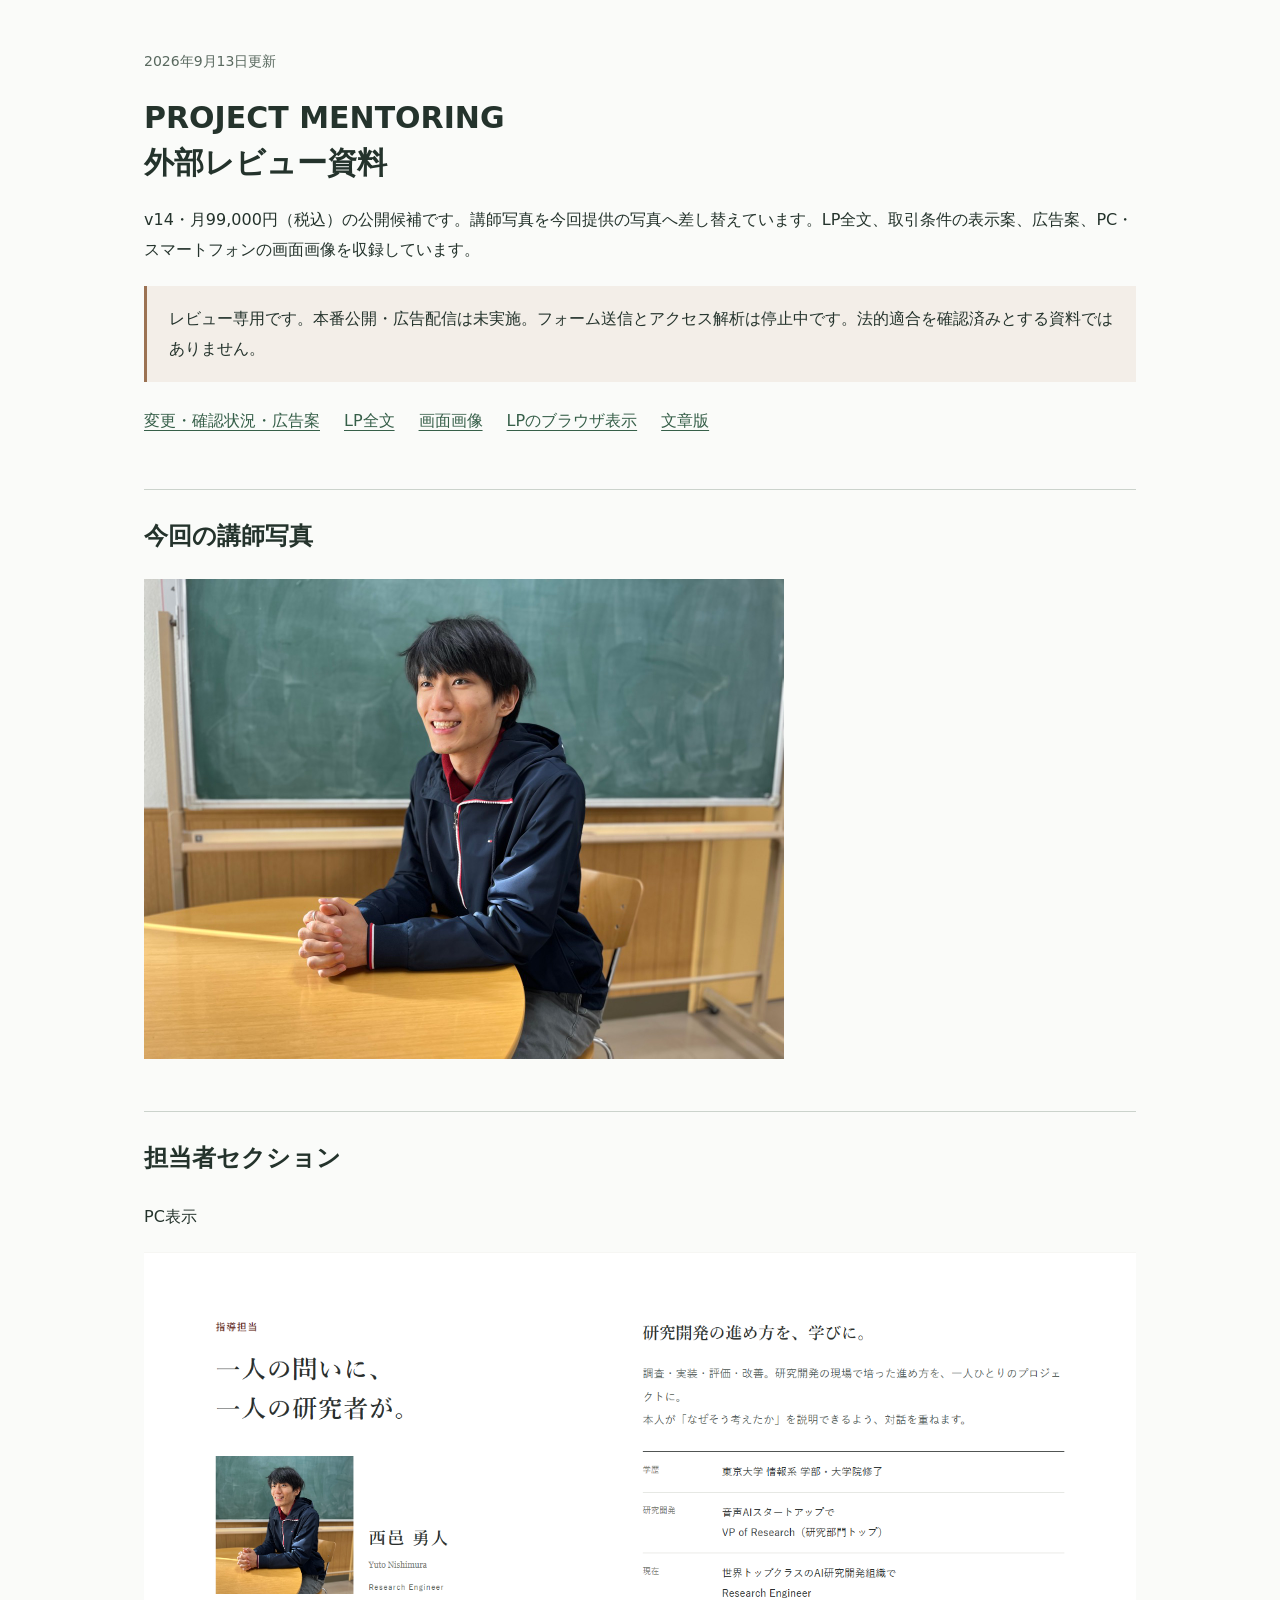
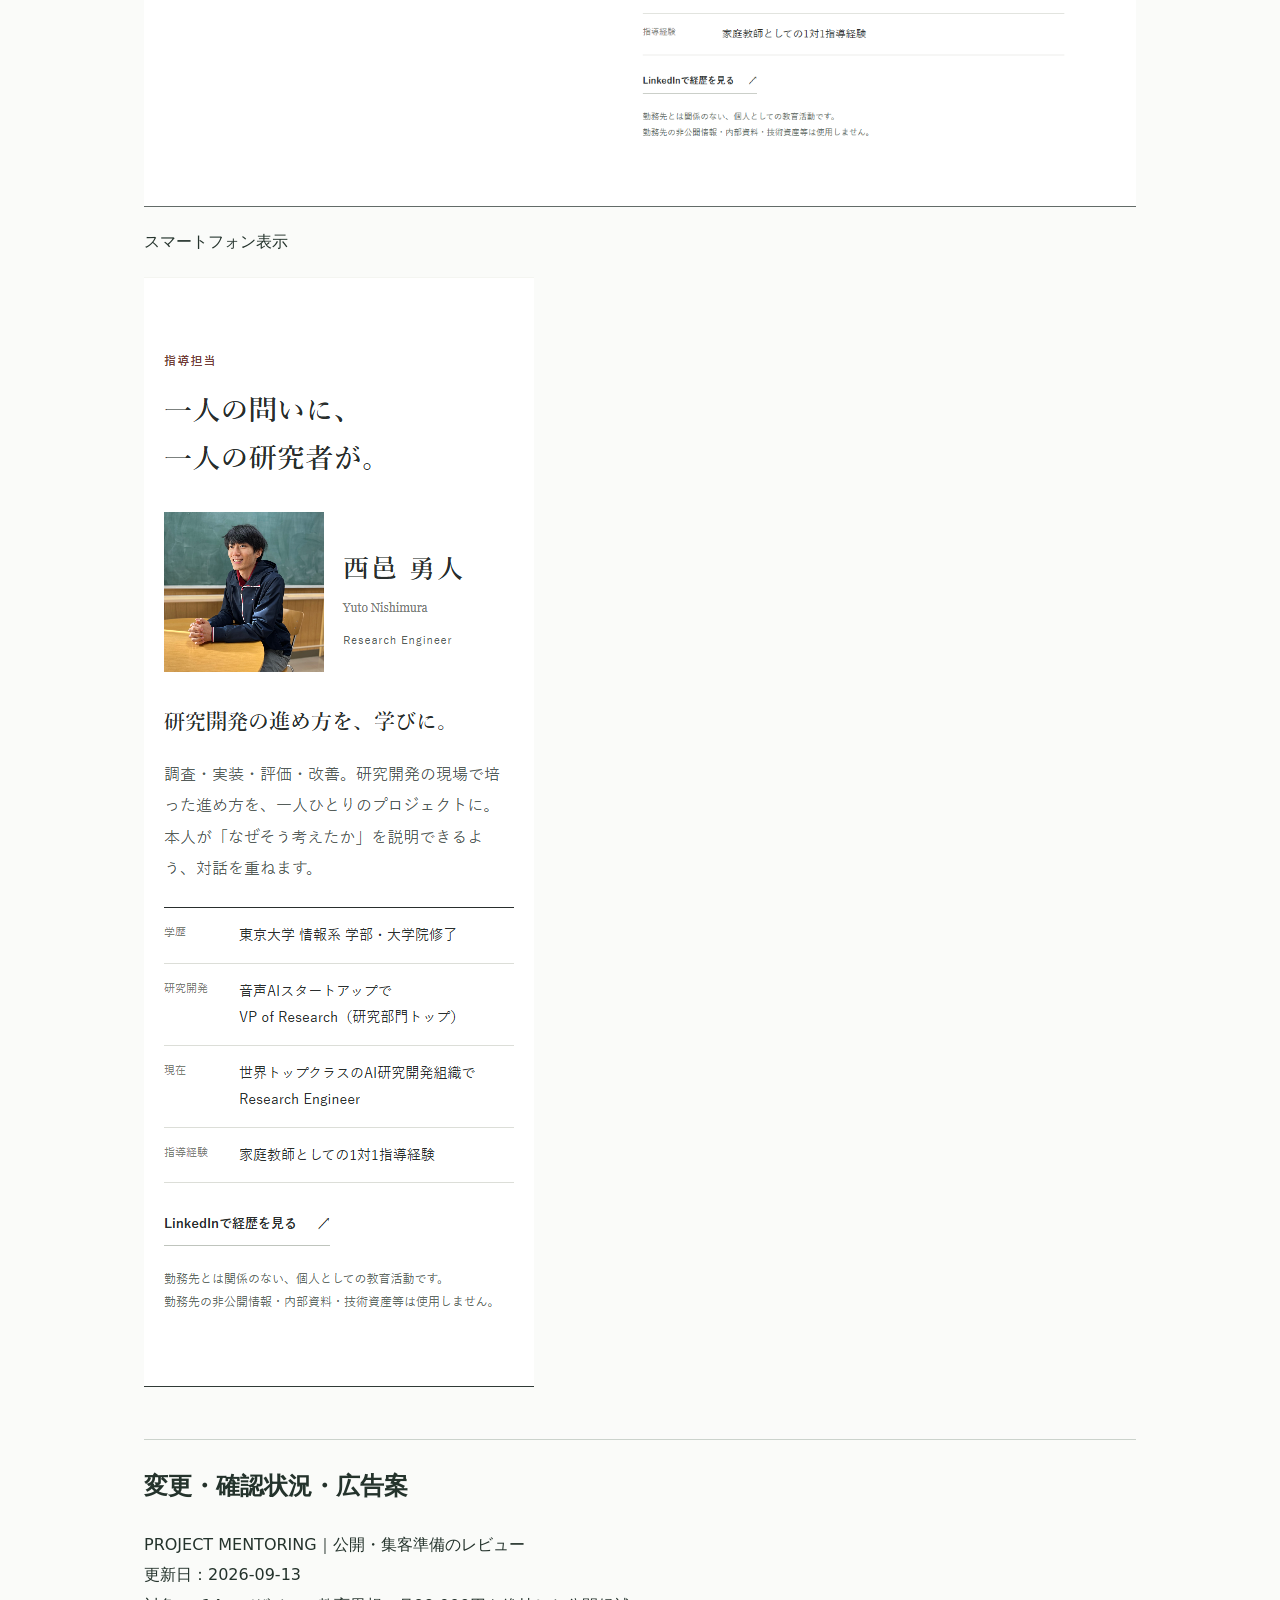
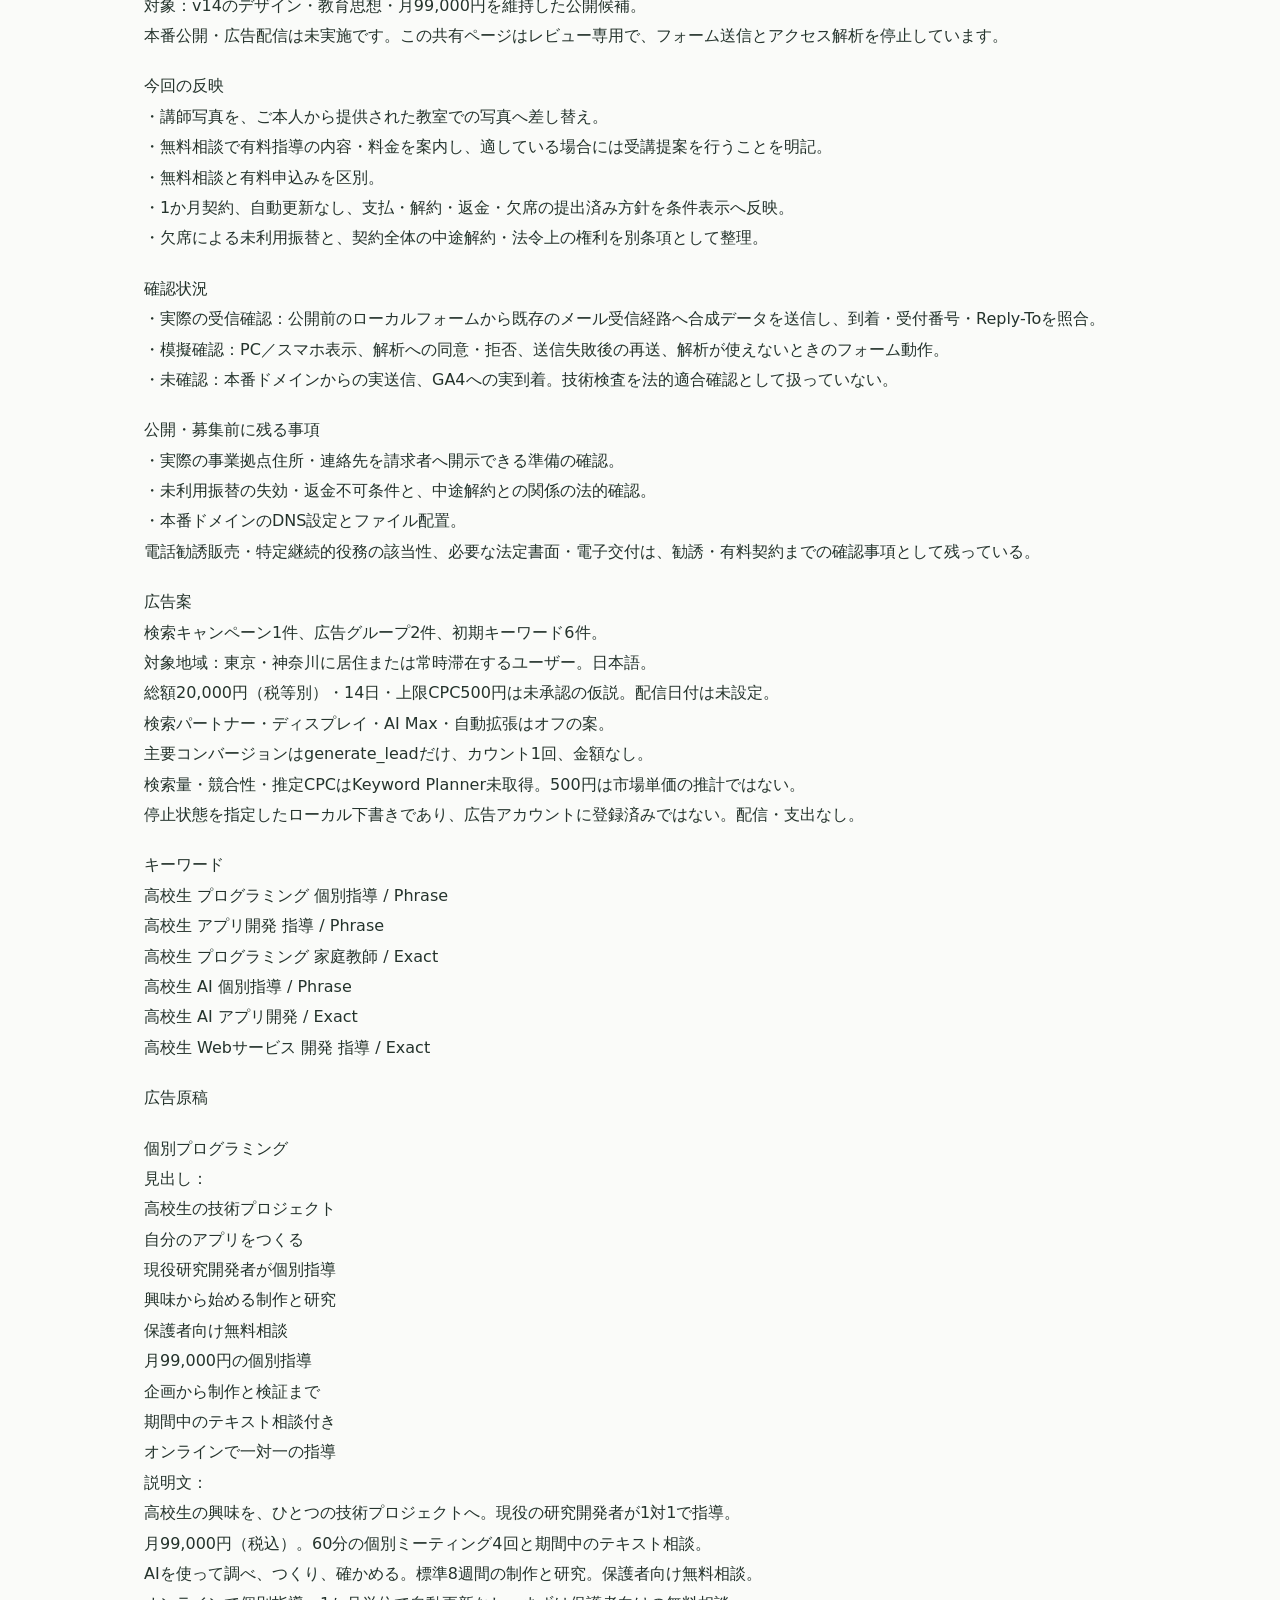
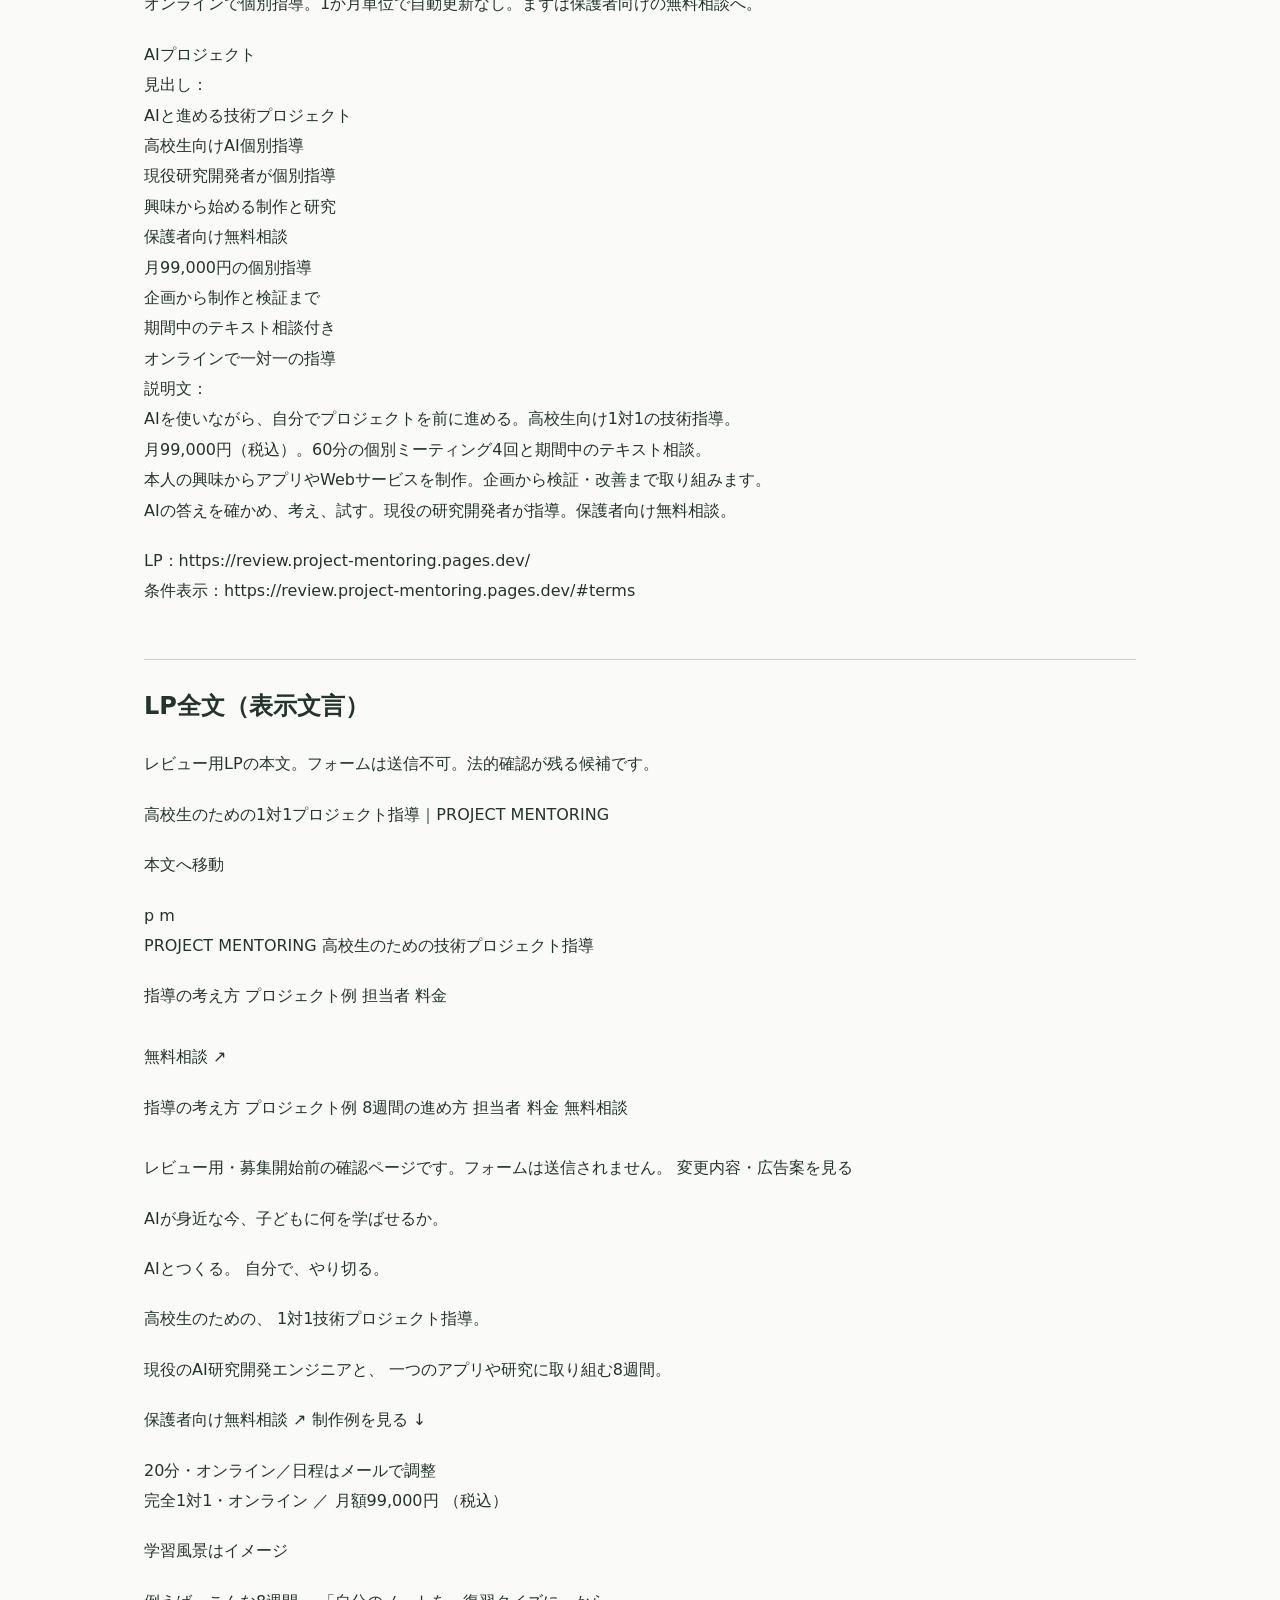
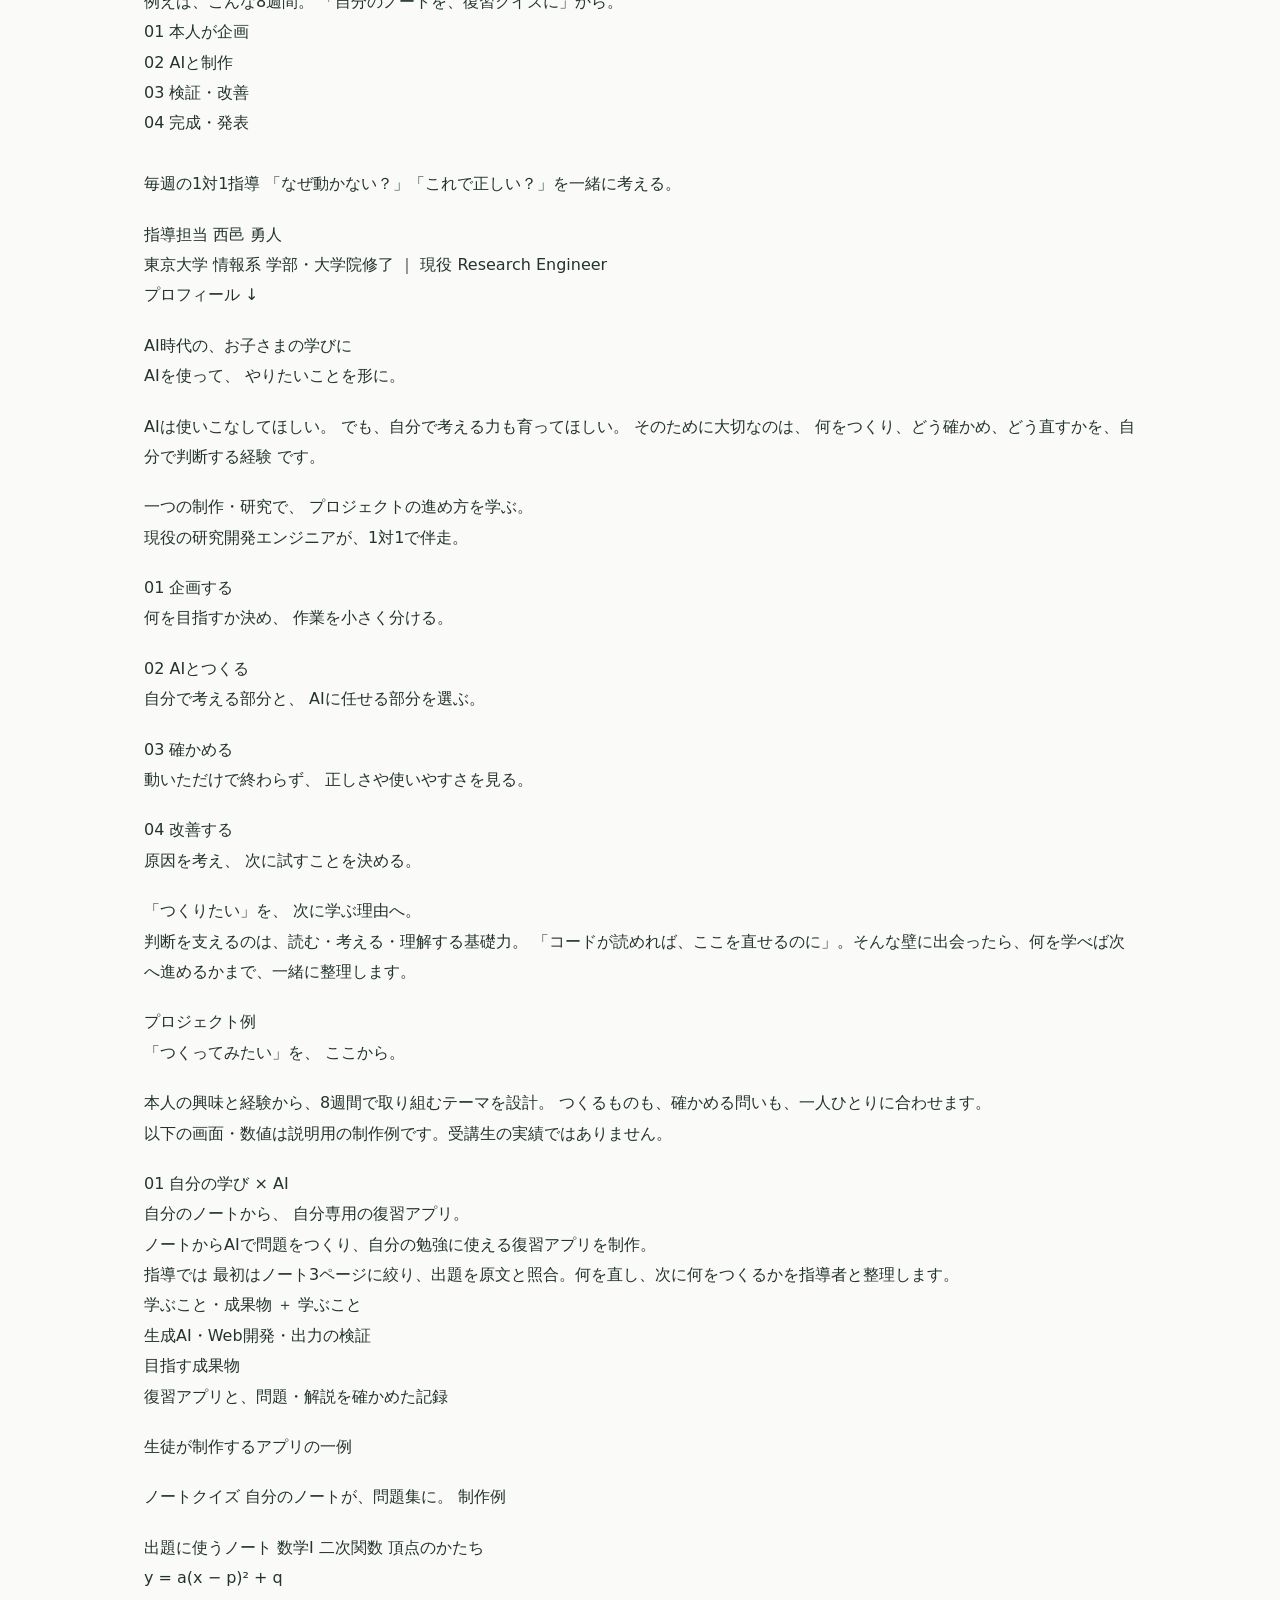
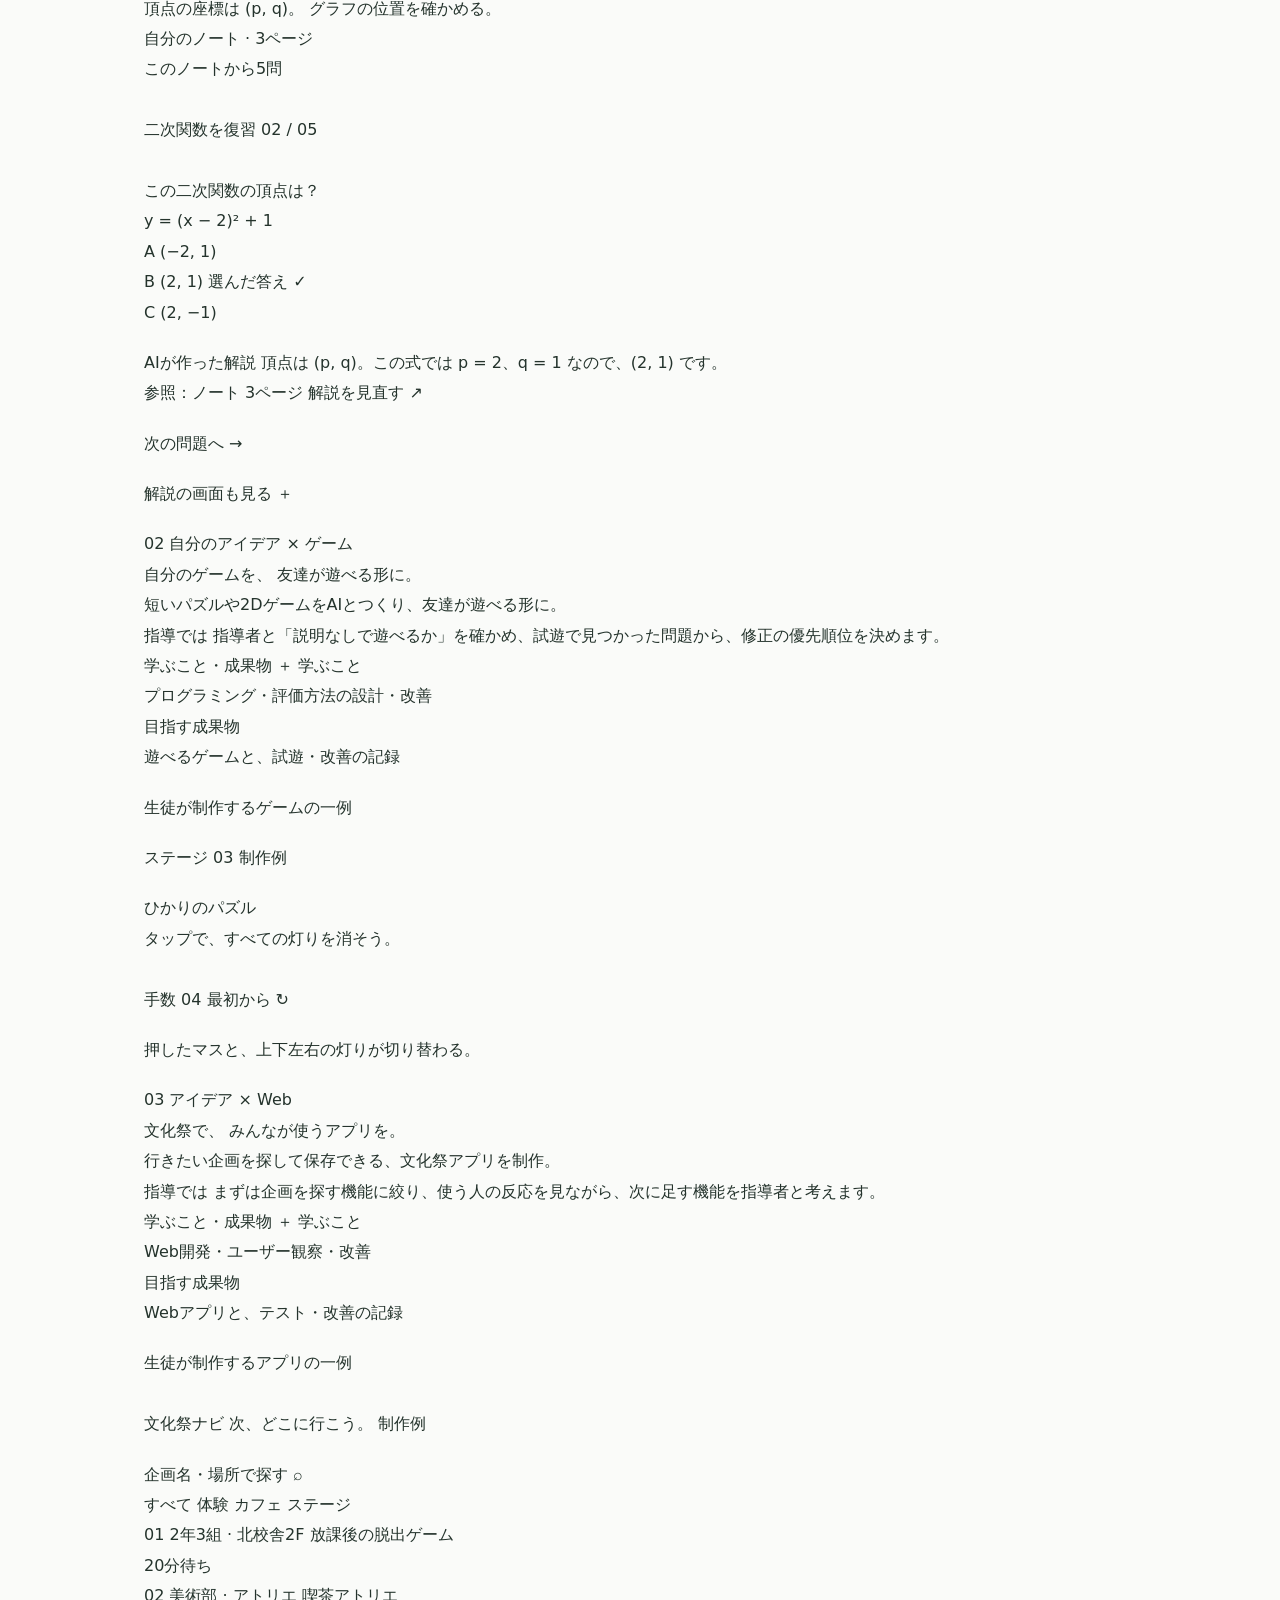
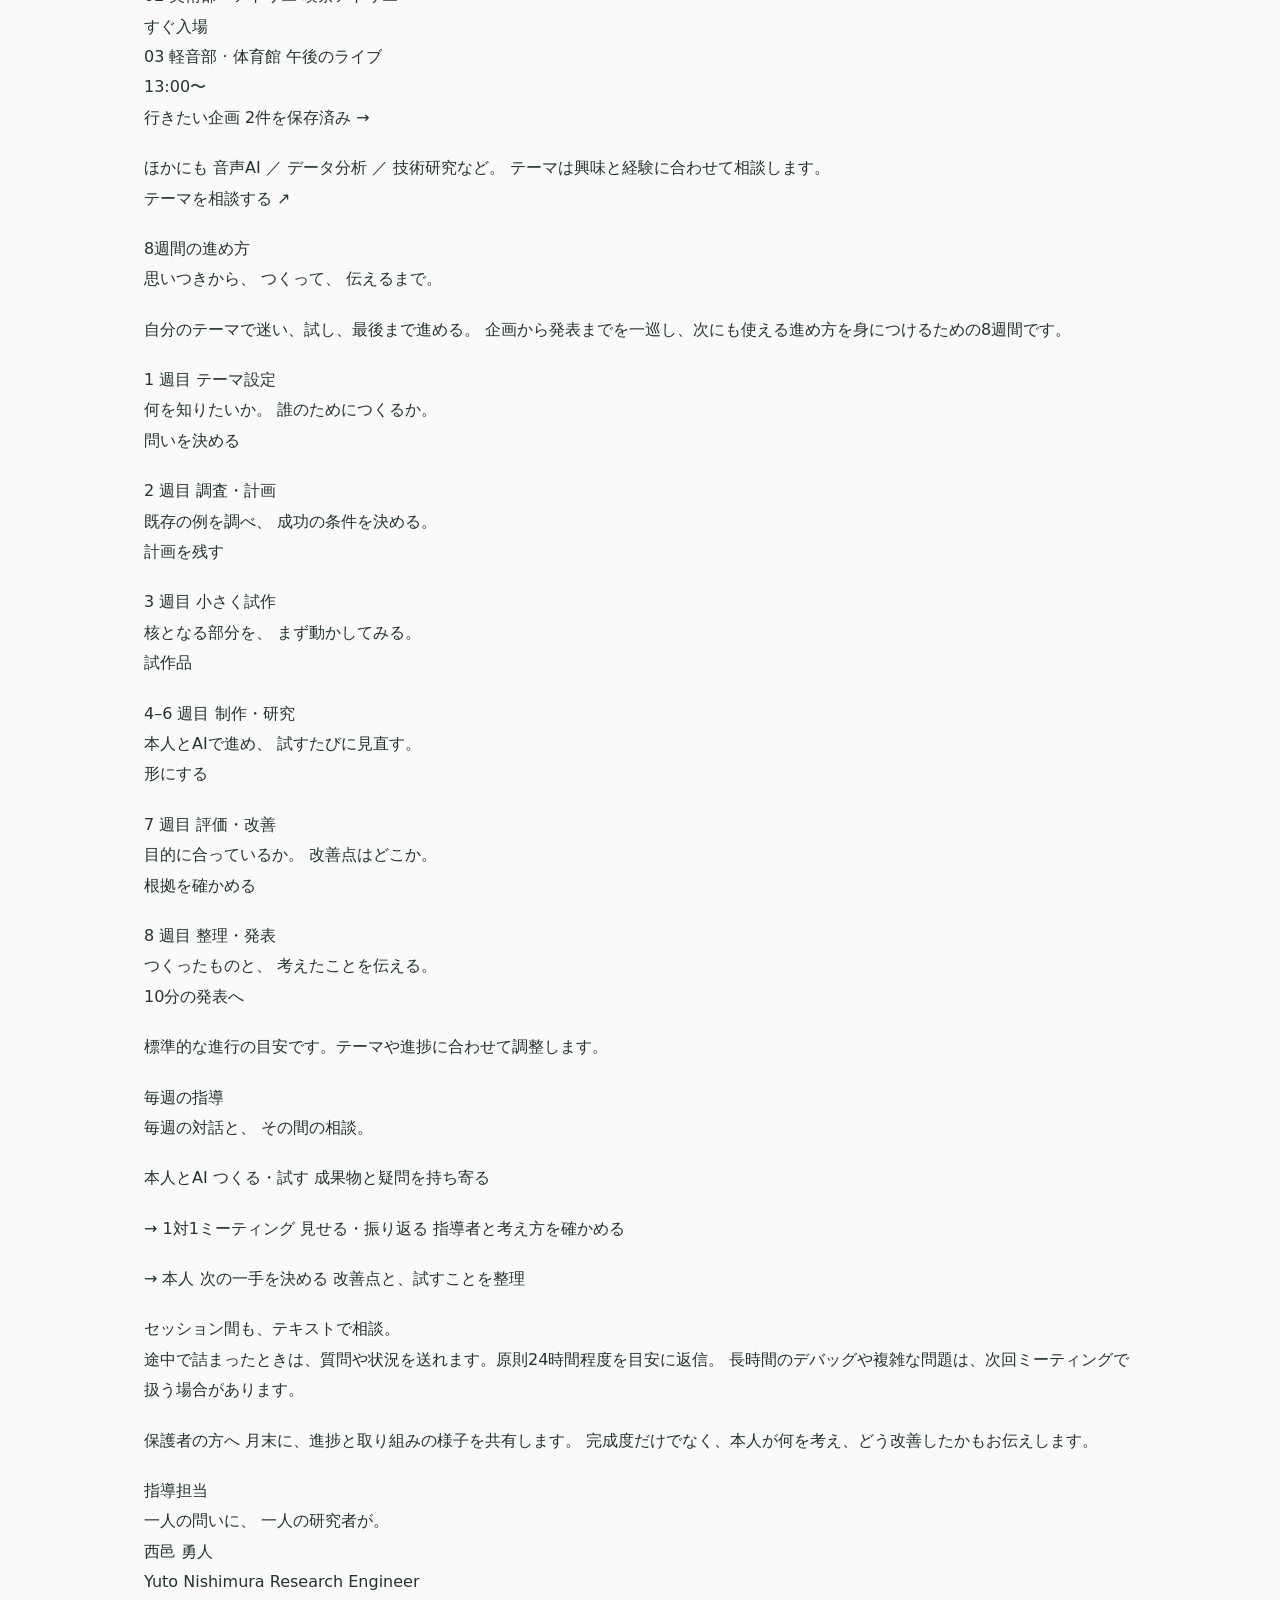
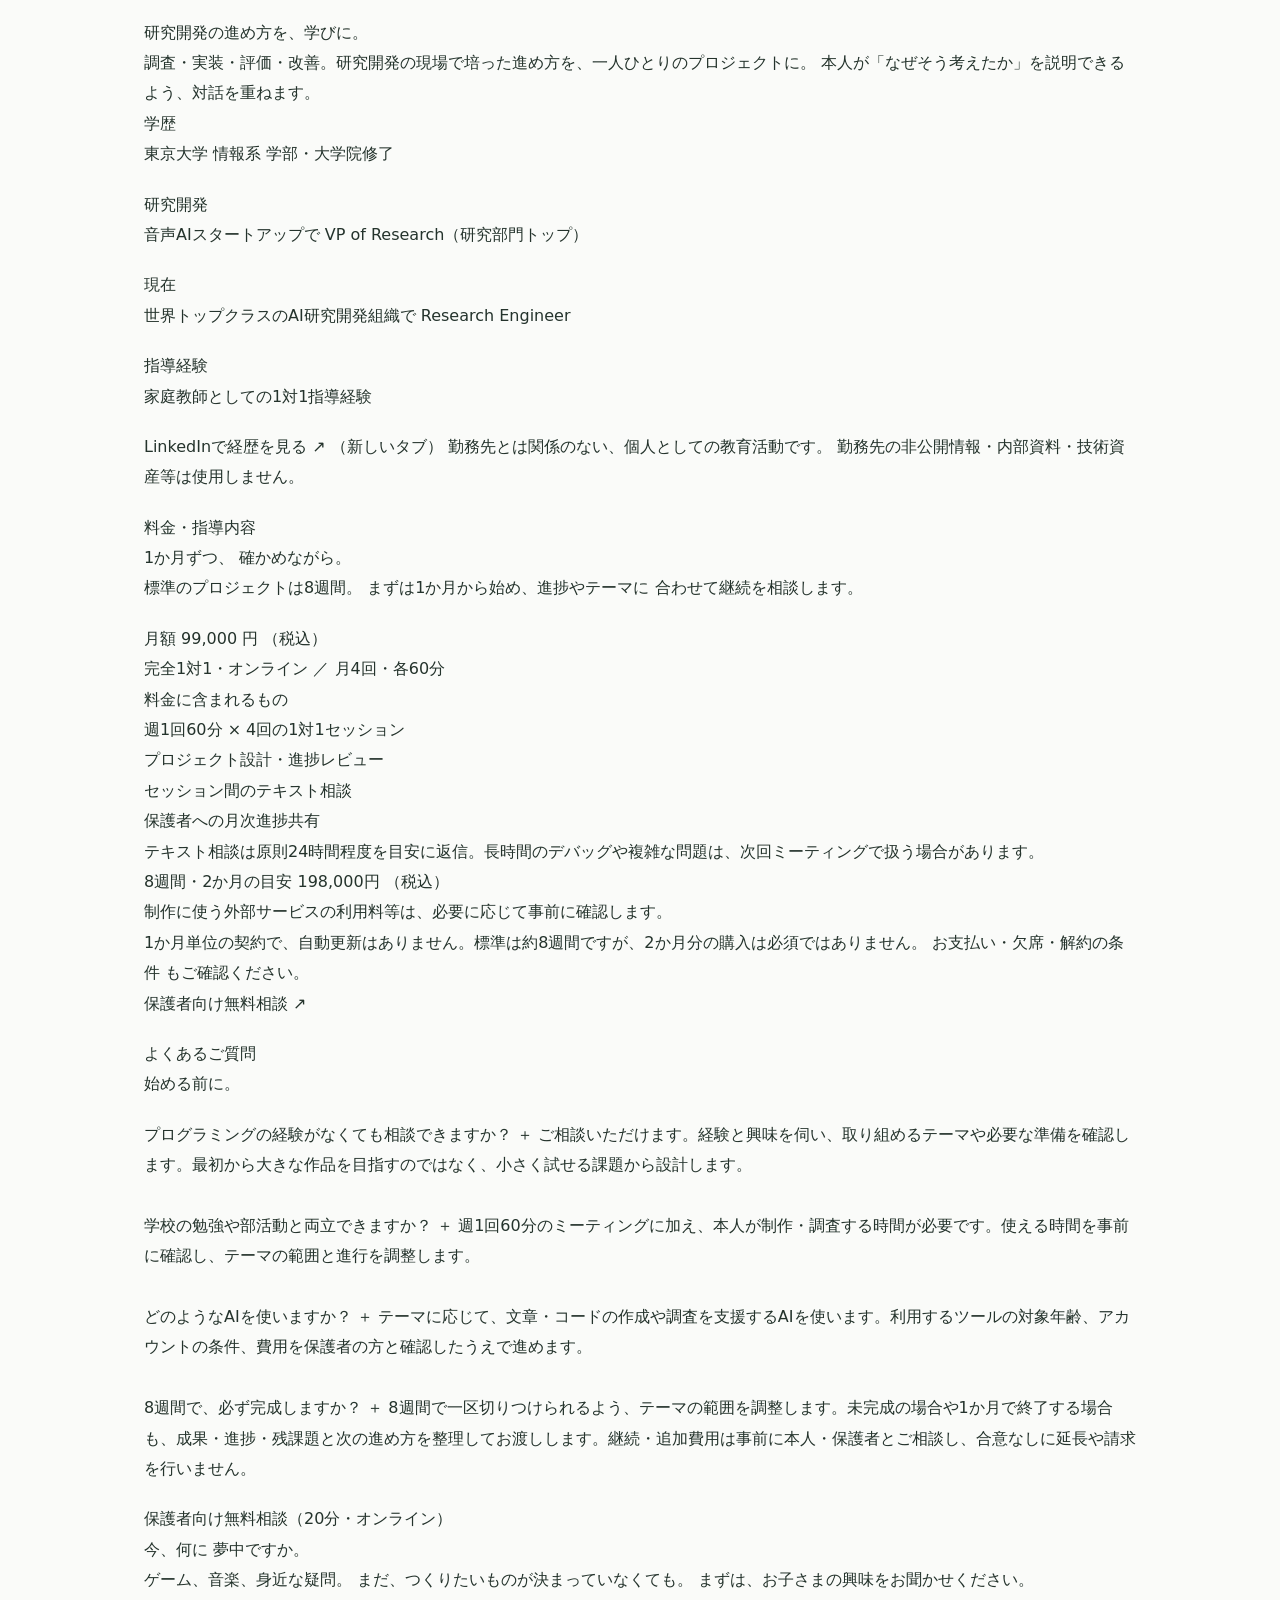
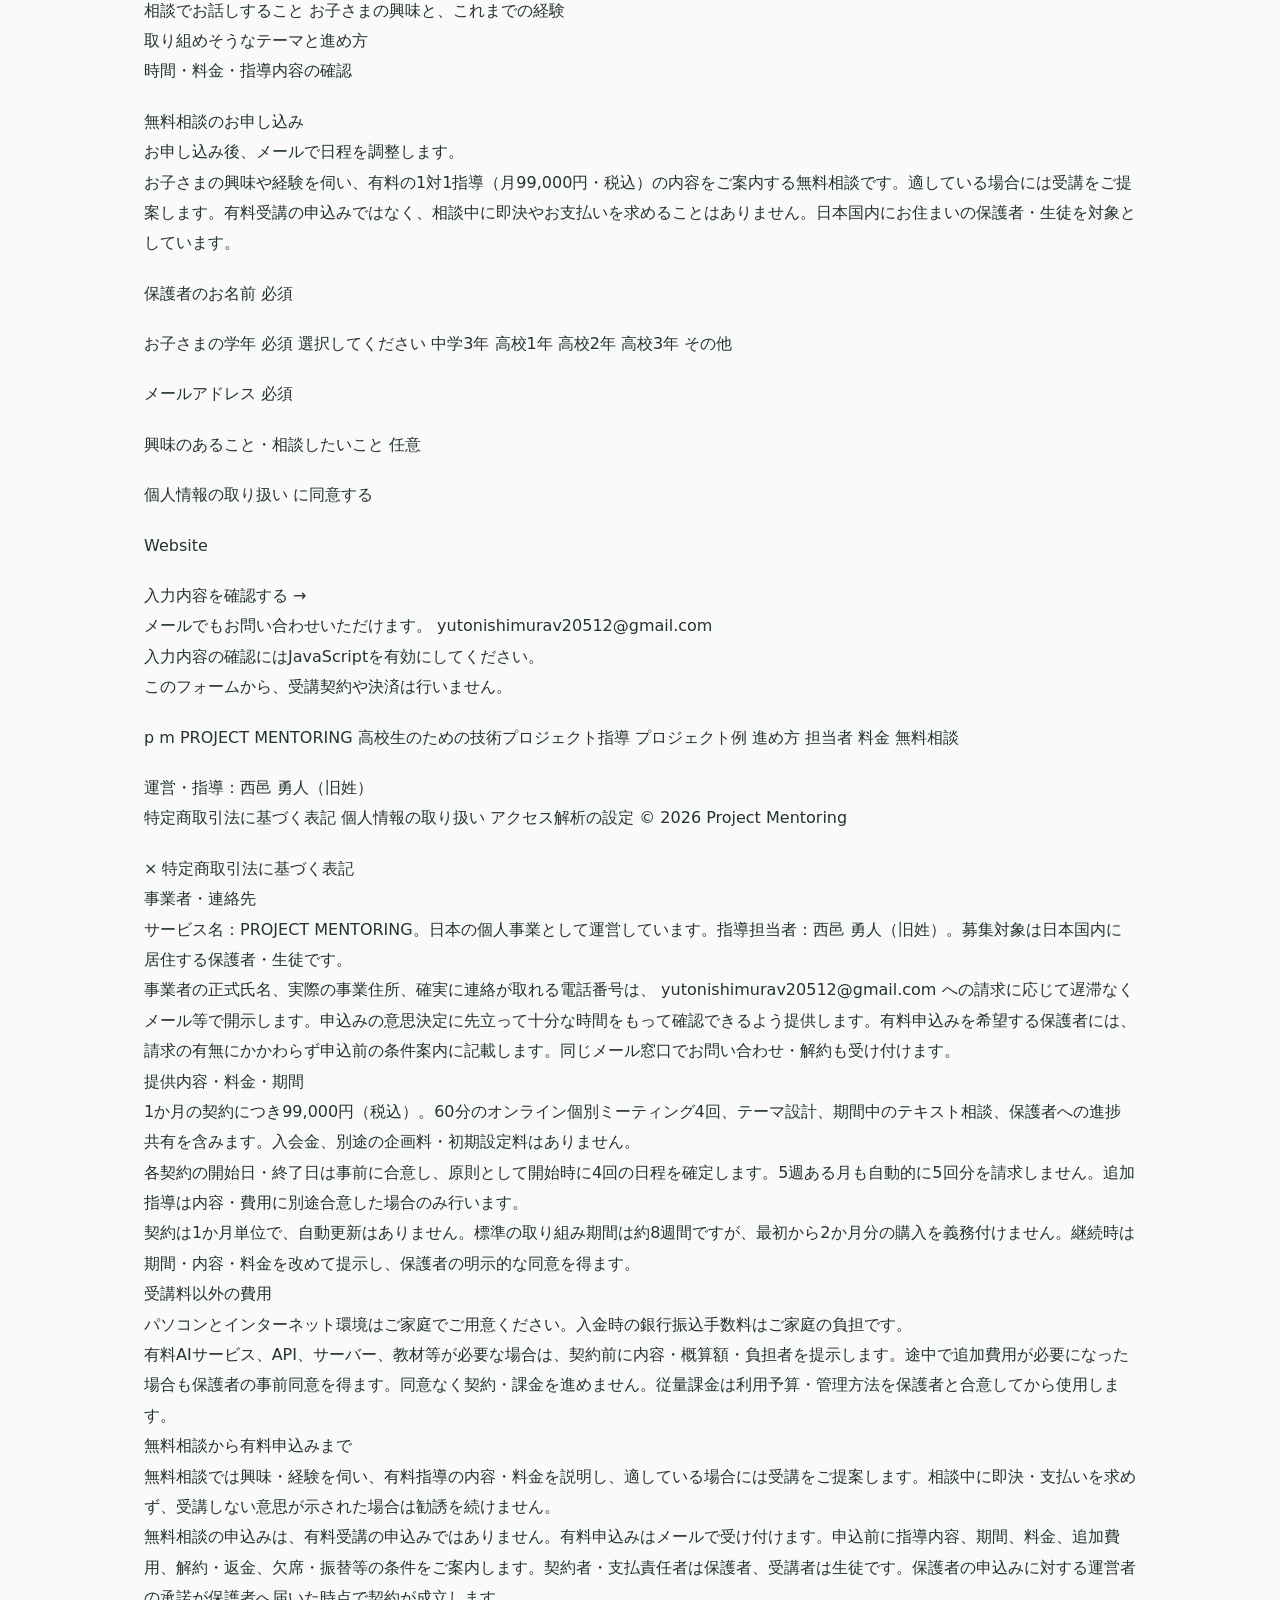
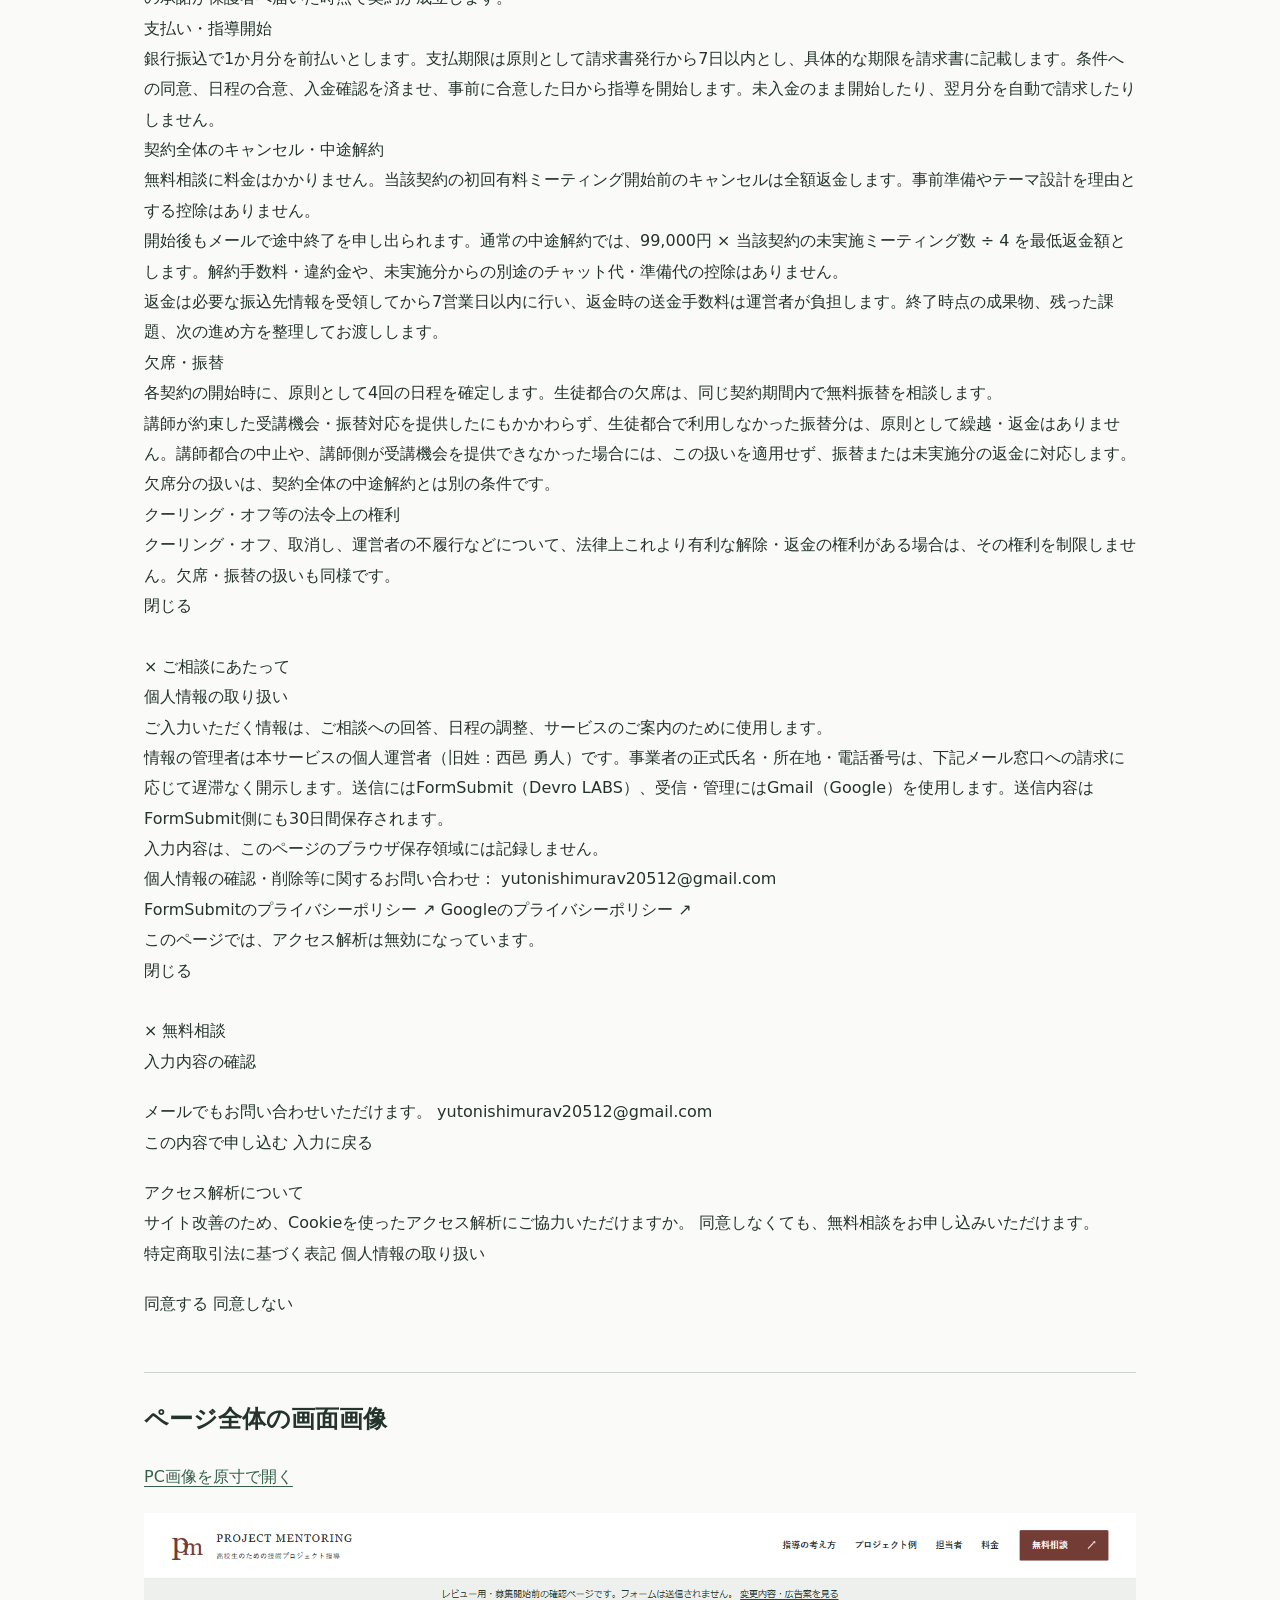
==== index.html @ 1882b430 "Add HTML rendering of the approved review materials" ====
<!doctype html><html lang="ja"><head><meta charset="utf-8"><meta name="viewport" content="width=device-width,initial-scale=1"><meta name="robots" content="noindex,nofollow"><title>PROJECT MENTORING｜外部レビュー資料</title><style>
*{box-sizing:border-box}body{margin:0;color:#24332c;background:#fafbf9;font-family:system-ui,-apple-system,"Segoe UI",sans-serif;line-height:1.9}main{max-width:1040px;margin:auto;padding:48px 24px 88px}h1{font-size:30px;line-height:1.5}h2{margin:52px 0 20px;padding-top:24px;border-top:1px solid #cbd3cc;font-size:24px}a{color:#365f49;text-underline-offset:4px}p{margin:0 0 20px}nav{display:flex;flex-wrap:wrap;gap:12px 24px;margin:24px 0}img{display:block;width:100%;height:auto;margin:20px 0}.photo{max-width:640px}.mobile{max-width:390px}.note{padding:18px 22px;border-left:3px solid #9b7253;background:#f3eee8}.label{font-size:14px;color:#59695f}
</style></head><body><main><p class="label">2026年9月13日更新</p><h1>PROJECT MENTORING<br>外部レビュー資料</h1><p>v14・月99,000円（税込）の公開候補です。講師写真を今回提供の写真へ差し替えています。LP全文、取引条件の表示案、広告案、PC・スマートフォンの画面画像を収録しています。</p><p class="note">レビュー専用です。本番公開・広告配信は未実施。フォーム送信とアクセス解析は停止中です。法的適合を確認済みとする資料ではありません。</p><nav><a href="#status">変更・確認状況・広告案</a><a href="#lp">LP全文</a><a href="#screens">画面画像</a><a href="https://review.project-mentoring.pages.dev/">LPのブラウザ表示</a><a href="REVIEW.md">文章版</a></nav><section><h2>今回の講師写真</h2><img class="photo" src="images/mentor.jpg" alt="今回提供された講師写真"><h2>担当者セクション</h2><p>PC表示</p><img src="images/desktop-mentor.png" alt="PCの担当者セクション"><p>スマートフォン表示</p><img class="mobile" src="images/mobile-mentor.png" alt="スマートフォンの担当者セクション"></section><section id="status"><h2>変更・確認状況・広告案</h2><p>PROJECT MENTORING｜公開・集客準備のレビュー<br>更新日：2026-09-13<br>対象：v14のデザイン・教育思想・月99,000円を維持した公開候補。<br>本番公開・広告配信は未実施です。この共有ページはレビュー専用で、フォーム送信とアクセス解析を停止しています。</p>
<p>今回の反映<br>・講師写真を、ご本人から提供された教室での写真へ差し替え。<br>・無料相談で有料指導の内容・料金を案内し、適している場合には受講提案を行うことを明記。<br>・無料相談と有料申込みを区別。<br>・1か月契約、自動更新なし、支払・解約・返金・欠席の提出済み方針を条件表示へ反映。<br>・欠席による未利用振替と、契約全体の中途解約・法令上の権利を別条項として整理。</p>
<p>確認状況<br>・実際の受信確認：公開前のローカルフォームから既存のメール受信経路へ合成データを送信し、到着・受付番号・Reply-Toを照合。<br>・模擬確認：PC／スマホ表示、解析への同意・拒否、送信失敗後の再送、解析が使えないときのフォーム動作。<br>・未確認：本番ドメインからの実送信、GA4への実到着。技術検査を法的適合確認として扱っていない。</p>
<p>公開・募集前に残る事項<br>・実際の事業拠点住所・連絡先を請求者へ開示できる準備の確認。<br>・未利用振替の失効・返金不可条件と、中途解約との関係の法的確認。<br>・本番ドメインのDNS設定とファイル配置。<br>電話勧誘販売・特定継続的役務の該当性、必要な法定書面・電子交付は、勧誘・有料契約までの確認事項として残っている。</p>
<p>広告案<br>検索キャンペーン1件、広告グループ2件、初期キーワード6件。<br>対象地域：東京・神奈川に居住または常時滞在するユーザー。日本語。<br>総額20,000円（税等別）・14日・上限CPC500円は未承認の仮説。配信日付は未設定。<br>検索パートナー・ディスプレイ・AI Max・自動拡張はオフの案。<br>主要コンバージョンはgenerate_leadだけ、カウント1回、金額なし。<br>検索量・競合性・推定CPCはKeyword Planner未取得。500円は市場単価の推計ではない。<br>停止状態を指定したローカル下書きであり、広告アカウントに登録済みではない。配信・支出なし。</p>
<p>キーワード<br>高校生 プログラミング 個別指導 / Phrase<br>高校生 アプリ開発 指導 / Phrase<br>高校生 プログラミング 家庭教師 / Exact<br>高校生 AI 個別指導 / Phrase<br>高校生 AI アプリ開発 / Exact<br>高校生 Webサービス 開発 指導 / Exact</p>
<p>広告原稿</p>
<p>個別プログラミング<br>見出し：<br>高校生の技術プロジェクト<br>自分のアプリをつくる<br>現役研究開発者が個別指導<br>興味から始める制作と研究<br>保護者向け無料相談<br>月99,000円の個別指導<br>企画から制作と検証まで<br>期間中のテキスト相談付き<br>オンラインで一対一の指導<br>説明文：<br>高校生の興味を、ひとつの技術プロジェクトへ。現役の研究開発者が1対1で指導。<br>月99,000円（税込）。60分の個別ミーティング4回と期間中のテキスト相談。<br>AIを使って調べ、つくり、確かめる。標準8週間の制作と研究。保護者向け無料相談。<br>オンラインで個別指導。1か月単位で自動更新なし。まずは保護者向けの無料相談へ。</p>
<p>AIプロジェクト<br>見出し：<br>AIと進める技術プロジェクト<br>高校生向けAI個別指導<br>現役研究開発者が個別指導<br>興味から始める制作と研究<br>保護者向け無料相談<br>月99,000円の個別指導<br>企画から制作と検証まで<br>期間中のテキスト相談付き<br>オンラインで一対一の指導<br>説明文：<br>AIを使いながら、自分でプロジェクトを前に進める。高校生向け1対1の技術指導。<br>月99,000円（税込）。60分の個別ミーティング4回と期間中のテキスト相談。<br>本人の興味からアプリやWebサービスを制作。企画から検証・改善まで取り組みます。<br>AIの答えを確かめ、考え、試す。現役の研究開発者が指導。保護者向け無料相談。</p>
<p>LP：https://review.project-mentoring.pages.dev/<br>条件表示：https://review.project-mentoring.pages.dev/#terms</p></section><section id="lp"><h2>LP全文（表示文言）</h2><p>レビュー用LPの本文。フォームは送信不可。法的確認が残る候補です。</p>
<p>高校生のための1対1プロジェクト指導｜PROJECT MENTORING</p>
<p>本文へ移動</p>
<p>p m <br> PROJECT MENTORING 高校生のための技術プロジェクト指導</p>
<p>指導の考え方 プロジェクト例 担当者 料金 <br> <br> 無料相談 ↗</p>
<p>指導の考え方 プロジェクト例 8週間の進め方 担当者 料金 無料相談 <br> <br> レビュー用・募集開始前の確認ページです。フォームは送信されません。 変更内容・広告案を見る</p>
<p>AIが身近な今、子どもに何を学ばせるか。</p>
<p>AIとつくる。 自分で、やり切る。</p>
<p>高校生のための、 1対1技術プロジェクト指導。</p>
<p>現役のAI研究開発エンジニアと、 一つのアプリや研究に取り組む8週間。</p>
<p>保護者向け無料相談 ↗ 制作例を見る ↓</p>
<p>20分・オンライン／日程はメールで調整<br> 完全1対1・オンライン ／ 月額99,000円 （税込）</p>
<p>学習風景はイメージ</p>
<p>例えば、こんな8週間。 「自分のノートを、復習クイズに」から。 <br> 01 本人が企画 <br> 02 AIと制作 <br> 03 検証・改善 <br> 04 完成・発表 <br> <br> 毎週の1対1指導 「なぜ動かない？」「これで正しい？」を一緒に考える。</p>
<p>指導担当 西邑 勇人 <br> 東京大学 情報系 学部・大学院修了 ｜ 現役 Research Engineer <br> プロフィール ↓</p>
<p>AI時代の、お子さまの学びに<br> AIを使って、 やりたいことを形に。</p>
<p>AIは使いこなしてほしい。 でも、自分で考える力も育ってほしい。 そのために大切なのは、 何をつくり、どう確かめ、どう直すかを、自分で判断する経験 です。</p>
<p>一つの制作・研究で、 プロジェクトの進め方を学ぶ。<br> 現役の研究開発エンジニアが、1対1で伴走。</p>
<p>01 企画する<br> 何を目指すか決め、 作業を小さく分ける。</p>
<p>02 AIとつくる<br> 自分で考える部分と、 AIに任せる部分を選ぶ。</p>
<p>03 確かめる<br> 動いただけで終わらず、 正しさや使いやすさを見る。</p>
<p>04 改善する<br> 原因を考え、 次に試すことを決める。</p>
<p>「つくりたい」を、 次に学ぶ理由へ。 <br> 判断を支えるのは、読む・考える・理解する基礎力。 「コードが読めれば、ここを直せるのに」。そんな壁に出会ったら、何を学べば次へ進めるかまで、一緒に整理します。</p>
<p>プロジェクト例<br> 「つくってみたい」を、 ここから。</p>
<p>本人の興味と経験から、8週間で取り組むテーマを設計。 つくるものも、確かめる問いも、一人ひとりに合わせます。<br> 以下の画面・数値は説明用の制作例です。受講生の実績ではありません。</p>
<p>01 自分の学び × AI <br> 自分のノートから、 自分専用の復習アプリ。<br> ノートからAIで問題をつくり、自分の勉強に使える復習アプリを制作。<br> 指導では 最初はノート3ページに絞り、出題を原文と照合。何を直し、次に何をつくるかを指導者と整理します。<br> 学ぶこと・成果物 ＋ 学ぶこと<br> 生成AI・Web開発・出力の検証<br> 目指す成果物<br> 復習アプリと、問題・解説を確かめた記録</p>
<p>生徒が制作するアプリの一例</p>
<p>ノートクイズ 自分のノートが、問題集に。 制作例</p>
<p>出題に使うノート 数学Ⅰ 二次関数 頂点のかたち<br> y = a(x − p)² + q<br> 頂点の座標は (p, q)。 グラフの位置を確かめる。<br> 自分のノート · 3ページ <br> このノートから5問<br> <br> 二次関数を復習 02 / 05 <br> <br> この二次関数の頂点は？<br> y = (x − 2)² + 1<br> A (−2, 1) <br> B (2, 1) 選んだ答え ✓ <br> C (2, −1)</p>
<p>AIが作った解説 頂点は (p, q)。この式では p = 2、q = 1 なので、(2, 1) です。<br> 参照：ノート 3ページ 解説を見直す ↗</p>
<p>次の問題へ →</p>
<p>解説の画面も見る ＋</p>
<p>02 自分のアイデア × ゲーム <br> 自分のゲームを、 友達が遊べる形に。<br> 短いパズルや2DゲームをAIとつくり、友達が遊べる形に。<br> 指導では 指導者と「説明なしで遊べるか」を確かめ、試遊で見つかった問題から、修正の優先順位を決めます。<br> 学ぶこと・成果物 ＋ 学ぶこと<br> プログラミング・評価方法の設計・改善<br> 目指す成果物<br> 遊べるゲームと、試遊・改善の記録</p>
<p>生徒が制作するゲームの一例</p>
<p>ステージ 03 制作例</p>
<p>ひかりのパズル<br> タップで、すべての灯りを消そう。<br> <br> 手数 04 最初から ↻</p>
<p>押したマスと、上下左右の灯りが切り替わる。</p>
<p>03 アイデア × Web <br> 文化祭で、 みんなが使うアプリを。<br> 行きたい企画を探して保存できる、文化祭アプリを制作。<br> 指導では まずは企画を探す機能に絞り、使う人の反応を見ながら、次に足す機能を指導者と考えます。<br> 学ぶこと・成果物 ＋ 学ぶこと<br> Web開発・ユーザー観察・改善<br> 目指す成果物<br> Webアプリと、テスト・改善の記録</p>
<p>生徒が制作するアプリの一例<br> <br> 文化祭ナビ 次、どこに行こう。 制作例</p>
<p>企画名・場所で探す ⌕ <br> すべて 体験 カフェ ステージ <br> 01 2年3組 · 北校舎2F 放課後の脱出ゲーム <br> 20分待ち <br> 02 美術部 · アトリエ 喫茶アトリエ <br> すぐ入場 <br> 03 軽音部 · 体育館 午後のライブ <br> 13:00〜 <br> 行きたい企画 2件を保存済み →</p>
<p>ほかにも 音声AI ／ データ分析 ／ 技術研究など。 テーマは興味と経験に合わせて相談します。<br> テーマを相談する ↗</p>
<p>8週間の進め方<br> 思いつきから、 つくって、 伝えるまで。</p>
<p>自分のテーマで迷い、試し、最後まで進める。 企画から発表までを一巡し、次にも使える進め方を身につけるための8週間です。</p>
<p>1 週目 テーマ設定<br> 何を知りたいか。 誰のためにつくるか。<br> 問いを決める</p>
<p>2 週目 調査・計画<br> 既存の例を調べ、 成功の条件を決める。<br> 計画を残す</p>
<p>3 週目 小さく試作<br> 核となる部分を、 まず動かしてみる。<br> 試作品</p>
<p>4–6 週目 制作・研究<br> 本人とAIで進め、 試すたびに見直す。<br> 形にする</p>
<p>7 週目 評価・改善<br> 目的に合っているか。 改善点はどこか。<br> 根拠を確かめる</p>
<p>8 週目 整理・発表<br> つくったものと、 考えたことを伝える。<br> 10分の発表へ</p>
<p>標準的な進行の目安です。テーマや進捗に合わせて調整します。</p>
<p>毎週の指導<br> 毎週の対話と、 その間の相談。</p>
<p>本人とAI つくる・試す 成果物と疑問を持ち寄る</p>
<p>→ 1対1ミーティング 見せる・振り返る 指導者と考え方を確かめる</p>
<p>→ 本人 次の一手を決める 改善点と、試すことを整理</p>
<p>セッション間も、テキストで相談。<br> 途中で詰まったときは、質問や状況を送れます。原則24時間程度を目安に返信。 長時間のデバッグや複雑な問題は、次回ミーティングで扱う場合があります。</p>
<p>保護者の方へ 月末に、進捗と取り組みの様子を共有します。 完成度だけでなく、本人が何を考え、どう改善したかもお伝えします。</p>
<p>指導担当<br> 一人の問いに、 一人の研究者が。<br> 西邑 勇人<br> Yuto Nishimura Research Engineer</p>
<p>研究開発の進め方を、学びに。<br> 調査・実装・評価・改善。研究開発の現場で培った進め方を、一人ひとりのプロジェクトに。 本人が「なぜそう考えたか」を説明できるよう、対話を重ねます。<br> 学歴<br> 東京大学 情報系 学部・大学院修了</p>
<p>研究開発<br> 音声AIスタートアップで VP of Research（研究部門トップ）</p>
<p>現在<br> 世界トップクラスのAI研究開発組織で Research Engineer</p>
<p>指導経験<br> 家庭教師としての1対1指導経験</p>
<p>LinkedInで経歴を見る ↗ （新しいタブ） 勤務先とは関係のない、個人としての教育活動です。 勤務先の非公開情報・内部資料・技術資産等は使用しません。</p>
<p>料金・指導内容<br> 1か月ずつ、 確かめながら。<br> 標準のプロジェクトは8週間。 まずは1か月から始め、進捗やテーマに 合わせて継続を相談します。</p>
<p>月額 99,000 円 （税込） <br> 完全1対1・オンライン ／ 月4回・各60分<br> 料金に含まれるもの<br> 週1回60分 × 4回の1対1セッション<br> プロジェクト設計・進捗レビュー<br> セッション間のテキスト相談<br> 保護者への月次進捗共有<br> テキスト相談は原則24時間程度を目安に返信。長時間のデバッグや複雑な問題は、次回ミーティングで扱う場合があります。<br> 8週間・2か月の目安 198,000円 （税込） <br> 制作に使う外部サービスの利用料等は、必要に応じて事前に確認します。<br> 1か月単位の契約で、自動更新はありません。標準は約8週間ですが、2か月分の購入は必須ではありません。 お支払い・欠席・解約の条件 もご確認ください。<br> 保護者向け無料相談 ↗</p>
<p>よくあるご質問<br> 始める前に。</p>
<p>プログラミングの経験がなくても相談できますか？ ＋ ご相談いただけます。経験と興味を伺い、取り組めるテーマや必要な準備を確認します。最初から大きな作品を目指すのではなく、小さく試せる課題から設計します。<br> <br> 学校の勉強や部活動と両立できますか？ ＋ 週1回60分のミーティングに加え、本人が制作・調査する時間が必要です。使える時間を事前に確認し、テーマの範囲と進行を調整します。<br> <br> どのようなAIを使いますか？ ＋ テーマに応じて、文章・コードの作成や調査を支援するAIを使います。利用するツールの対象年齢、アカウントの条件、費用を保護者の方と確認したうえで進めます。<br> <br> 8週間で、必ず完成しますか？ ＋ 8週間で一区切りつけられるよう、テーマの範囲を調整します。未完成の場合や1か月で終了する場合も、成果・進捗・残課題と次の進め方を整理してお渡しします。継続・追加費用は事前に本人・保護者とご相談し、合意なしに延長や請求を行いません。</p>
<p>保護者向け無料相談（20分・オンライン）<br> 今、何に 夢中ですか。<br> ゲーム、音楽、身近な疑問。 まだ、つくりたいものが決まっていなくても。 まずは、お子さまの興味をお聞かせください。<br> 相談でお話しすること お子さまの興味と、これまでの経験<br> 取り組めそうなテーマと進め方<br> 時間・料金・指導内容の確認</p>
<p>無料相談のお申し込み<br> お申し込み後、メールで日程を調整します。<br> お子さまの興味や経験を伺い、有料の1対1指導（月99,000円・税込）の内容をご案内する無料相談です。適している場合には受講をご提案します。有料受講の申込みではなく、相談中に即決やお支払いを求めることはありません。日本国内にお住まいの保護者・生徒を対象としています。</p>
<p>保護者のお名前 必須</p>
<p>お子さまの学年 必須 選択してください 中学3年 高校1年 高校2年 高校3年 その他</p>
<p>メールアドレス 必須</p>
<p>興味のあること・相談したいこと 任意</p>
<p>個人情報の取り扱い に同意する</p>
<p>Website</p>
<p>入力内容を確認する → <br> メールでもお問い合わせいただけます。 yutonishimurav20512@gmail.com <br> 入力内容の確認にはJavaScriptを有効にしてください。<br> このフォームから、受講契約や決済は行いません。</p>
<p>p m PROJECT MENTORING 高校生のための技術プロジェクト指導 プロジェクト例 進め方 担当者 料金 無料相談</p>
<p>運営・指導：西邑 勇人（旧姓）<br> 特定商取引法に基づく表記 個人情報の取り扱い アクセス解析の設定 © 2026 Project Mentoring</p>
<p>× 特定商取引法に基づく表記<br> 事業者・連絡先<br> サービス名：PROJECT MENTORING。日本の個人事業として運営しています。指導担当者：西邑 勇人（旧姓）。募集対象は日本国内に居住する保護者・生徒です。<br> 事業者の正式氏名、実際の事業住所、確実に連絡が取れる電話番号は、 yutonishimurav20512@gmail.com への請求に応じて遅滞なくメール等で開示します。申込みの意思決定に先立って十分な時間をもって確認できるよう提供します。有料申込みを希望する保護者には、請求の有無にかかわらず申込前の条件案内に記載します。同じメール窓口でお問い合わせ・解約も受け付けます。<br> 提供内容・料金・期間<br> 1か月の契約につき99,000円（税込）。60分のオンライン個別ミーティング4回、テーマ設計、期間中のテキスト相談、保護者への進捗共有を含みます。入会金、別途の企画料・初期設定料はありません。<br> 各契約の開始日・終了日は事前に合意し、原則として開始時に4回の日程を確定します。5週ある月も自動的に5回分を請求しません。追加指導は内容・費用に別途合意した場合のみ行います。<br> 契約は1か月単位で、自動更新はありません。標準の取り組み期間は約8週間ですが、最初から2か月分の購入を義務付けません。継続時は期間・内容・料金を改めて提示し、保護者の明示的な同意を得ます。<br> 受講料以外の費用<br> パソコンとインターネット環境はご家庭でご用意ください。入金時の銀行振込手数料はご家庭の負担です。<br> 有料AIサービス、API、サーバー、教材等が必要な場合は、契約前に内容・概算額・負担者を提示します。途中で追加費用が必要になった場合も保護者の事前同意を得ます。同意なく契約・課金を進めません。従量課金は利用予算・管理方法を保護者と合意してから使用します。<br> 無料相談から有料申込みまで<br> 無料相談では興味・経験を伺い、有料指導の内容・料金を説明し、適している場合には受講をご提案します。相談中に即決・支払いを求めず、受講しない意思が示された場合は勧誘を続けません。<br> 無料相談の申込みは、有料受講の申込みではありません。有料申込みはメールで受け付けます。申込前に指導内容、期間、料金、追加費用、解約・返金、欠席・振替等の条件をご案内します。契約者・支払責任者は保護者、受講者は生徒です。保護者の申込みに対する運営者の承諾が保護者へ届いた時点で契約が成立します。<br> 支払い・指導開始<br> 銀行振込で1か月分を前払いとします。支払期限は原則として請求書発行から7日以内とし、具体的な期限を請求書に記載します。条件への同意、日程の合意、入金確認を済ませ、事前に合意した日から指導を開始します。未入金のまま開始したり、翌月分を自動で請求したりしません。<br> 契約全体のキャンセル・中途解約<br> 無料相談に料金はかかりません。当該契約の初回有料ミーティング開始前のキャンセルは全額返金します。事前準備やテーマ設計を理由とする控除はありません。<br> 開始後もメールで途中終了を申し出られます。通常の中途解約では、99,000円 × 当該契約の未実施ミーティング数 ÷ 4 を最低返金額とします。解約手数料・違約金や、未実施分からの別途のチャット代・準備代の控除はありません。<br> 返金は必要な振込先情報を受領してから7営業日以内に行い、返金時の送金手数料は運営者が負担します。終了時点の成果物、残った課題、次の進め方を整理してお渡しします。<br> 欠席・振替<br> 各契約の開始時に、原則として4回の日程を確定します。生徒都合の欠席は、同じ契約期間内で無料振替を相談します。<br> 講師が約束した受講機会・振替対応を提供したにもかかわらず、生徒都合で利用しなかった振替分は、原則として繰越・返金はありません。講師都合の中止や、講師側が受講機会を提供できなかった場合には、この扱いを適用せず、振替または未実施分の返金に対応します。<br> 欠席分の扱いは、契約全体の中途解約とは別の条件です。<br> クーリング・オフ等の法令上の権利<br> クーリング・オフ、取消し、運営者の不履行などについて、法律上これより有利な解除・返金の権利がある場合は、その権利を制限しません。欠席・振替の扱いも同様です。<br> 閉じる <br> <br> × ご相談にあたって<br> 個人情報の取り扱い<br> ご入力いただく情報は、ご相談への回答、日程の調整、サービスのご案内のために使用します。<br> 情報の管理者は本サービスの個人運営者（旧姓：西邑 勇人）です。事業者の正式氏名・所在地・電話番号は、下記メール窓口への請求に応じて遅滞なく開示します。送信にはFormSubmit（Devro LABS）、受信・管理にはGmail（Google）を使用します。送信内容はFormSubmit側にも30日間保存されます。<br> 入力内容は、このページのブラウザ保存領域には記録しません。<br> 個人情報の確認・削除等に関するお問い合わせ： yutonishimurav20512@gmail.com <br> FormSubmitのプライバシーポリシー ↗ Googleのプライバシーポリシー ↗ <br> このページでは、アクセス解析は無効になっています。<br> 閉じる <br> <br> × 無料相談<br> 入力内容の確認</p>
<p>メールでもお問い合わせいただけます。 yutonishimurav20512@gmail.com <br> この内容で申し込む 入力に戻る</p>
<p>アクセス解析について<br> サイト改善のため、Cookieを使ったアクセス解析にご協力いただけますか。 同意しなくても、無料相談をお申し込みいただけます。<br> 特定商取引法に基づく表記 個人情報の取り扱い</p>
<p>同意する 同意しない</p></section><section id="screens"><h2>ページ全体の画面画像</h2><p><a href="images/desktop-full.png">PC画像を原寸で開く</a></p><img src="images/desktop-full.png" alt="PCのLP全体"><p><a href="images/mobile-full.png">スマートフォン画像を原寸で開く</a></p><img class="mobile" src="images/mobile-full.png" alt="スマートフォンのLP全体"></section></main></body></html>
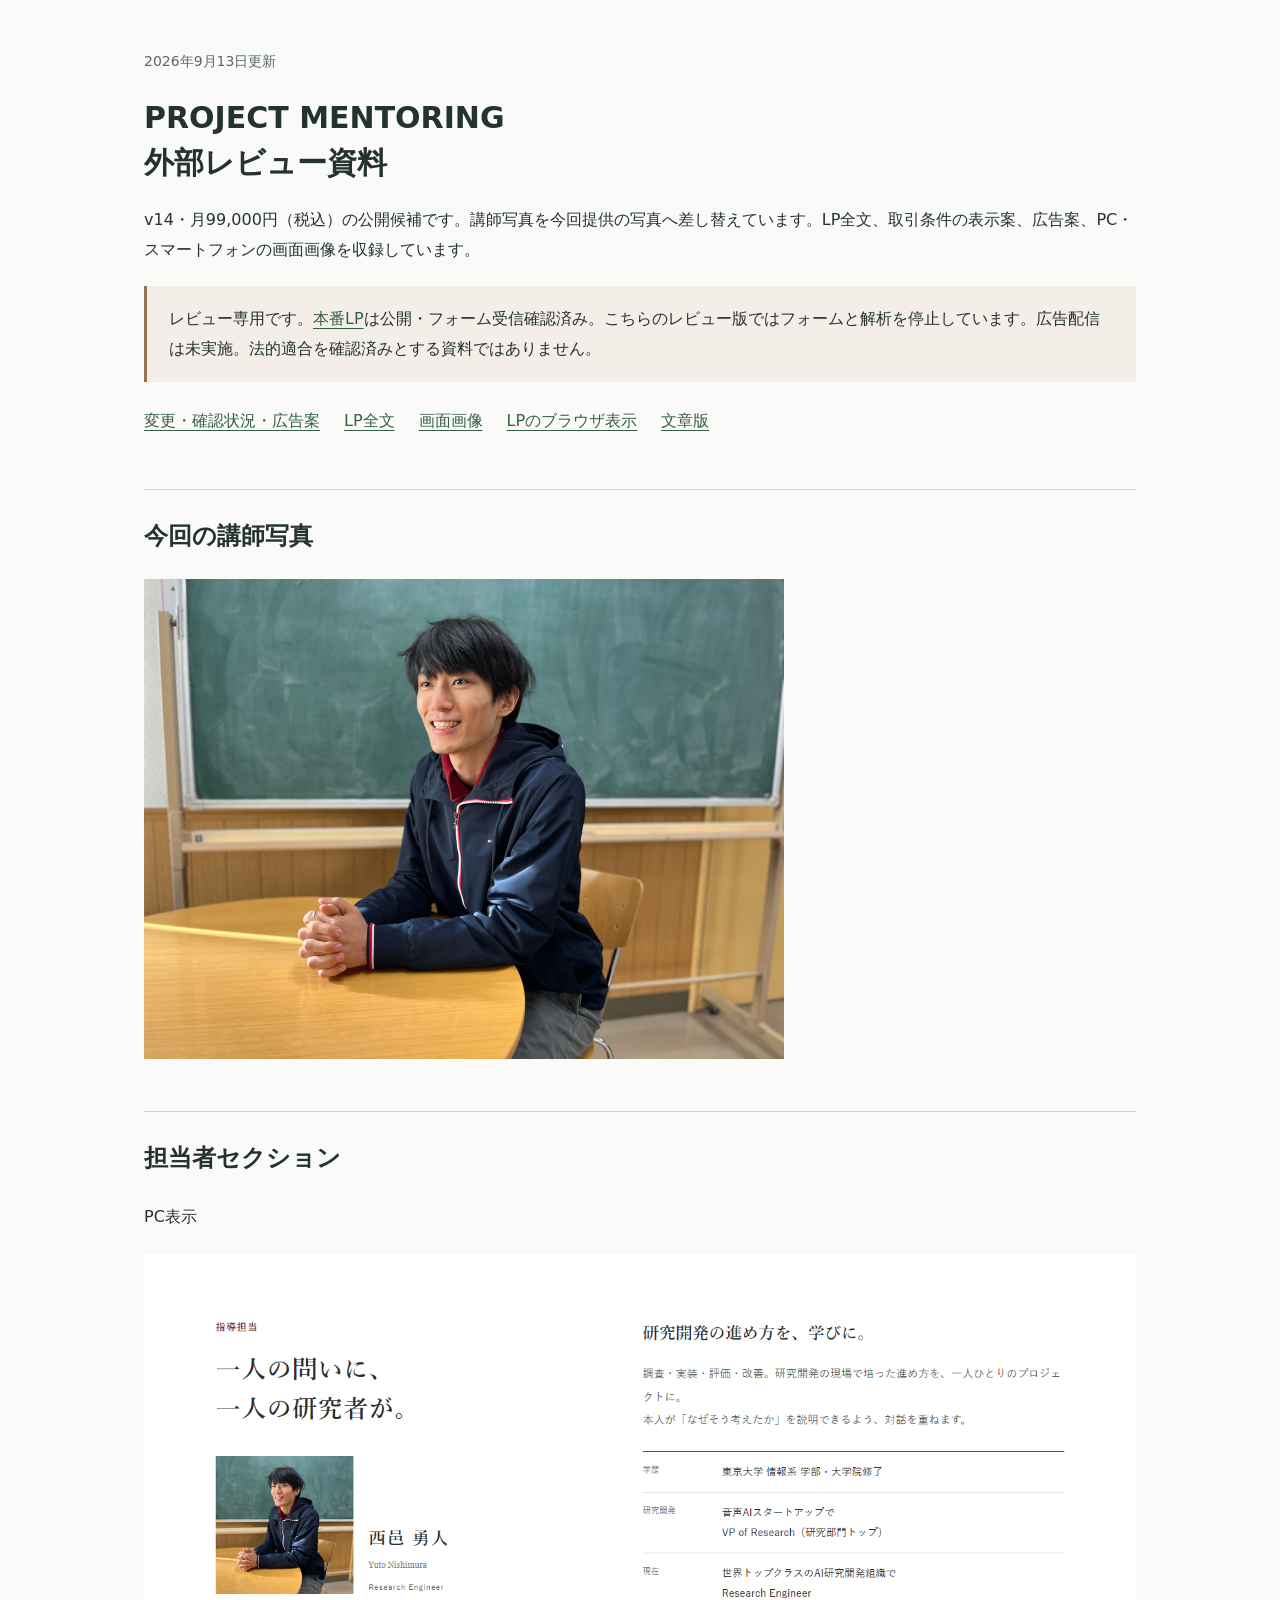
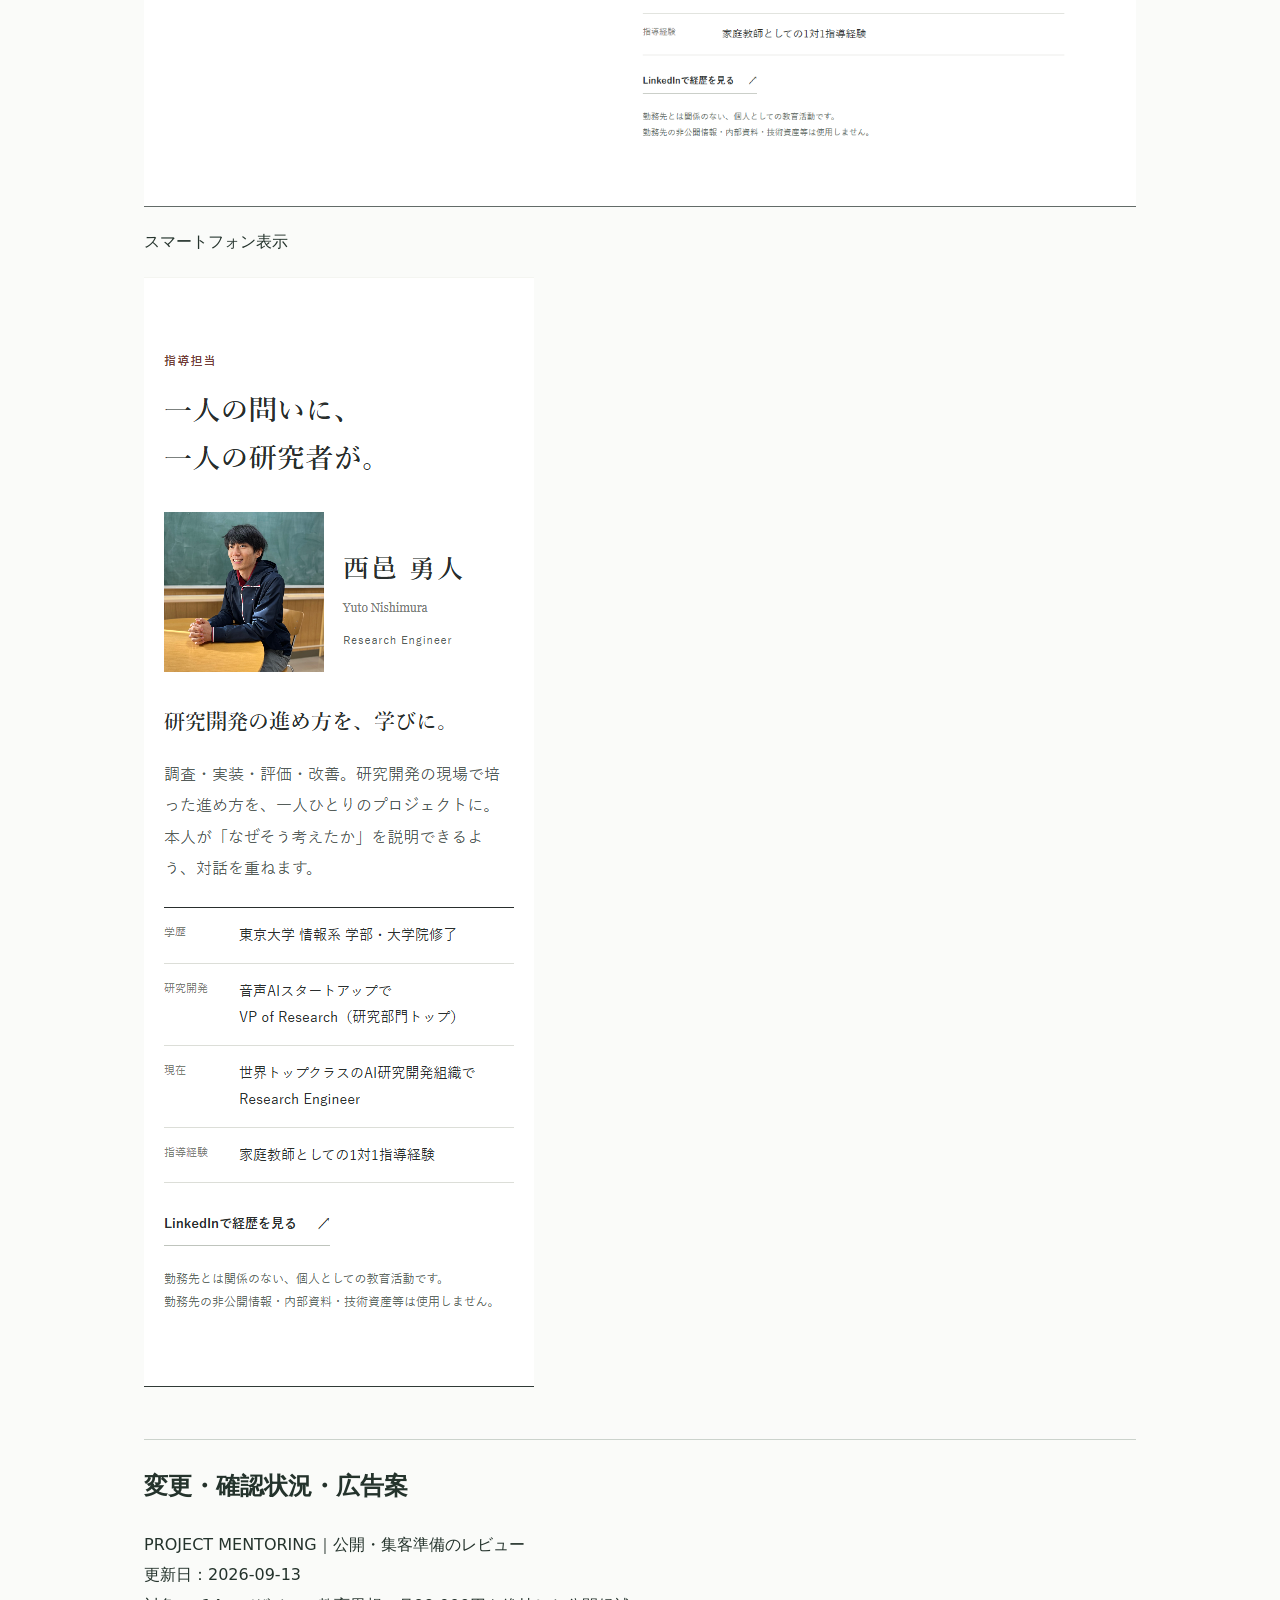
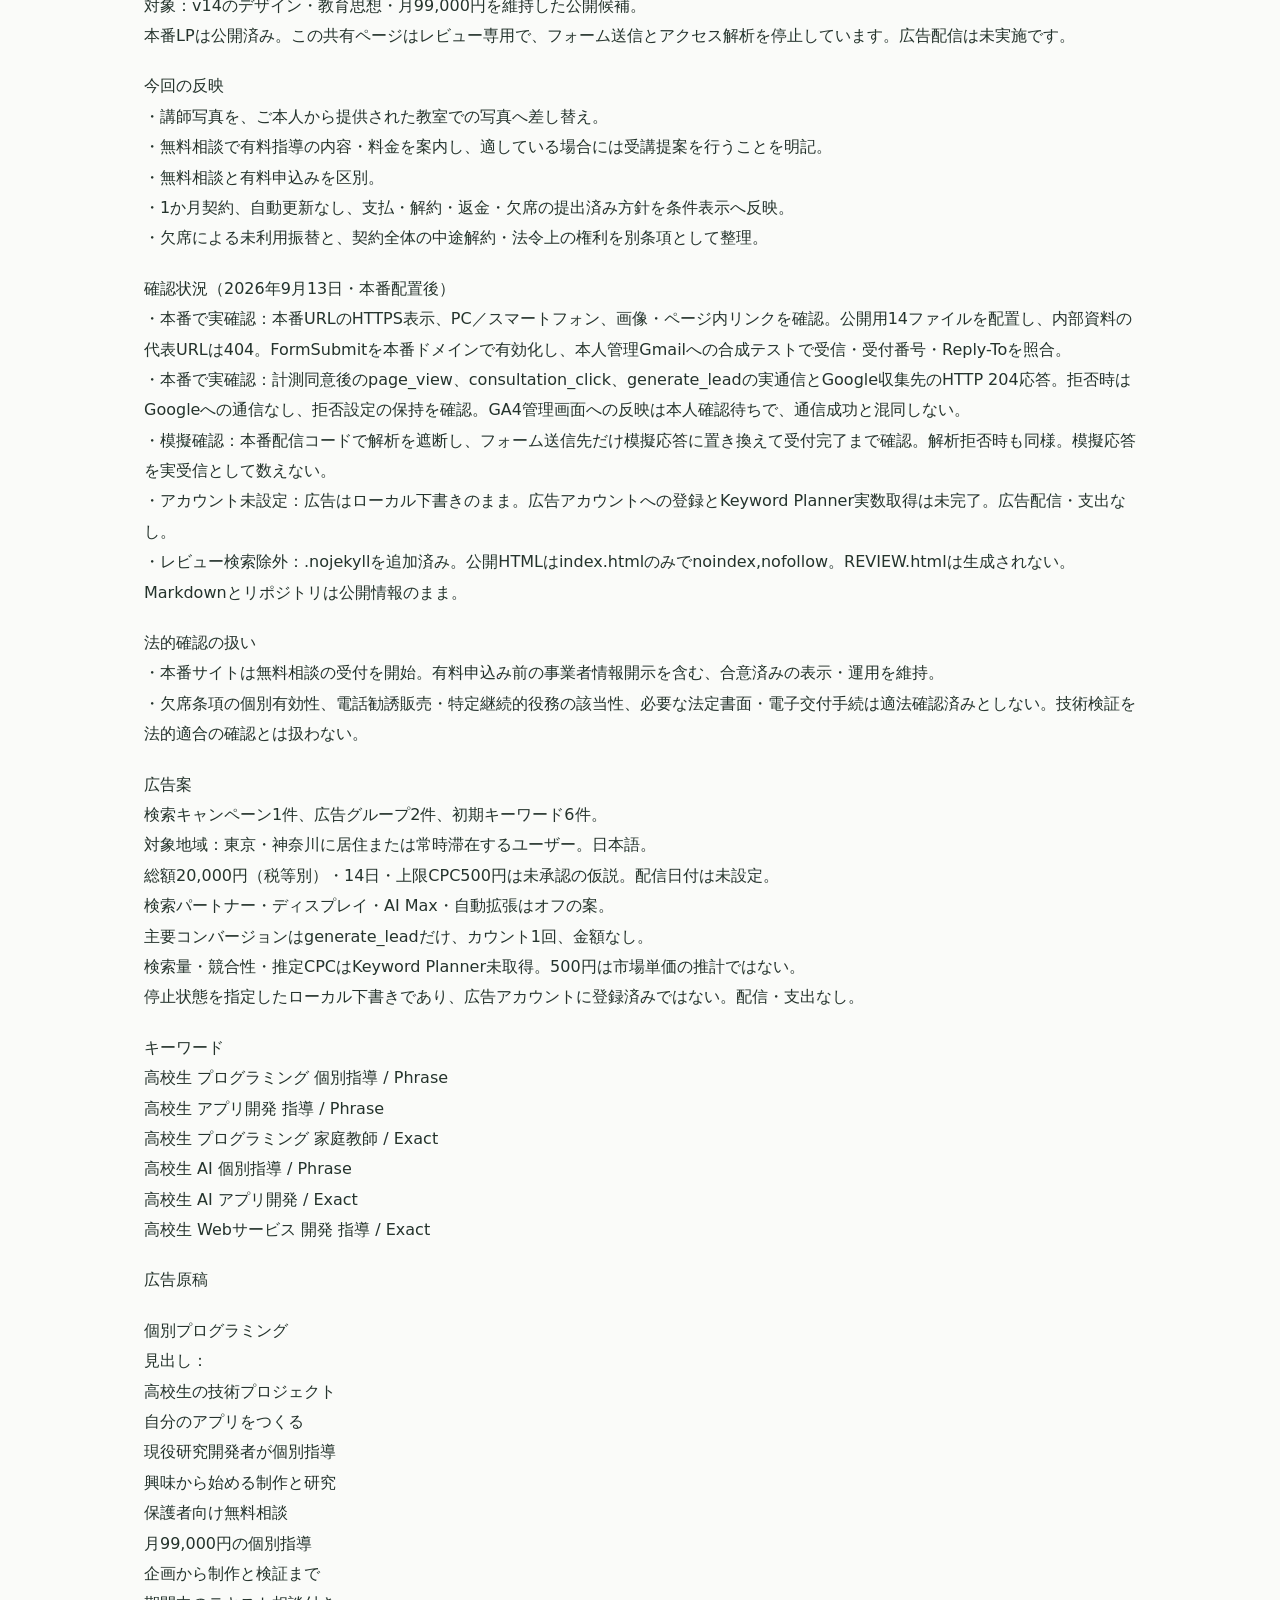
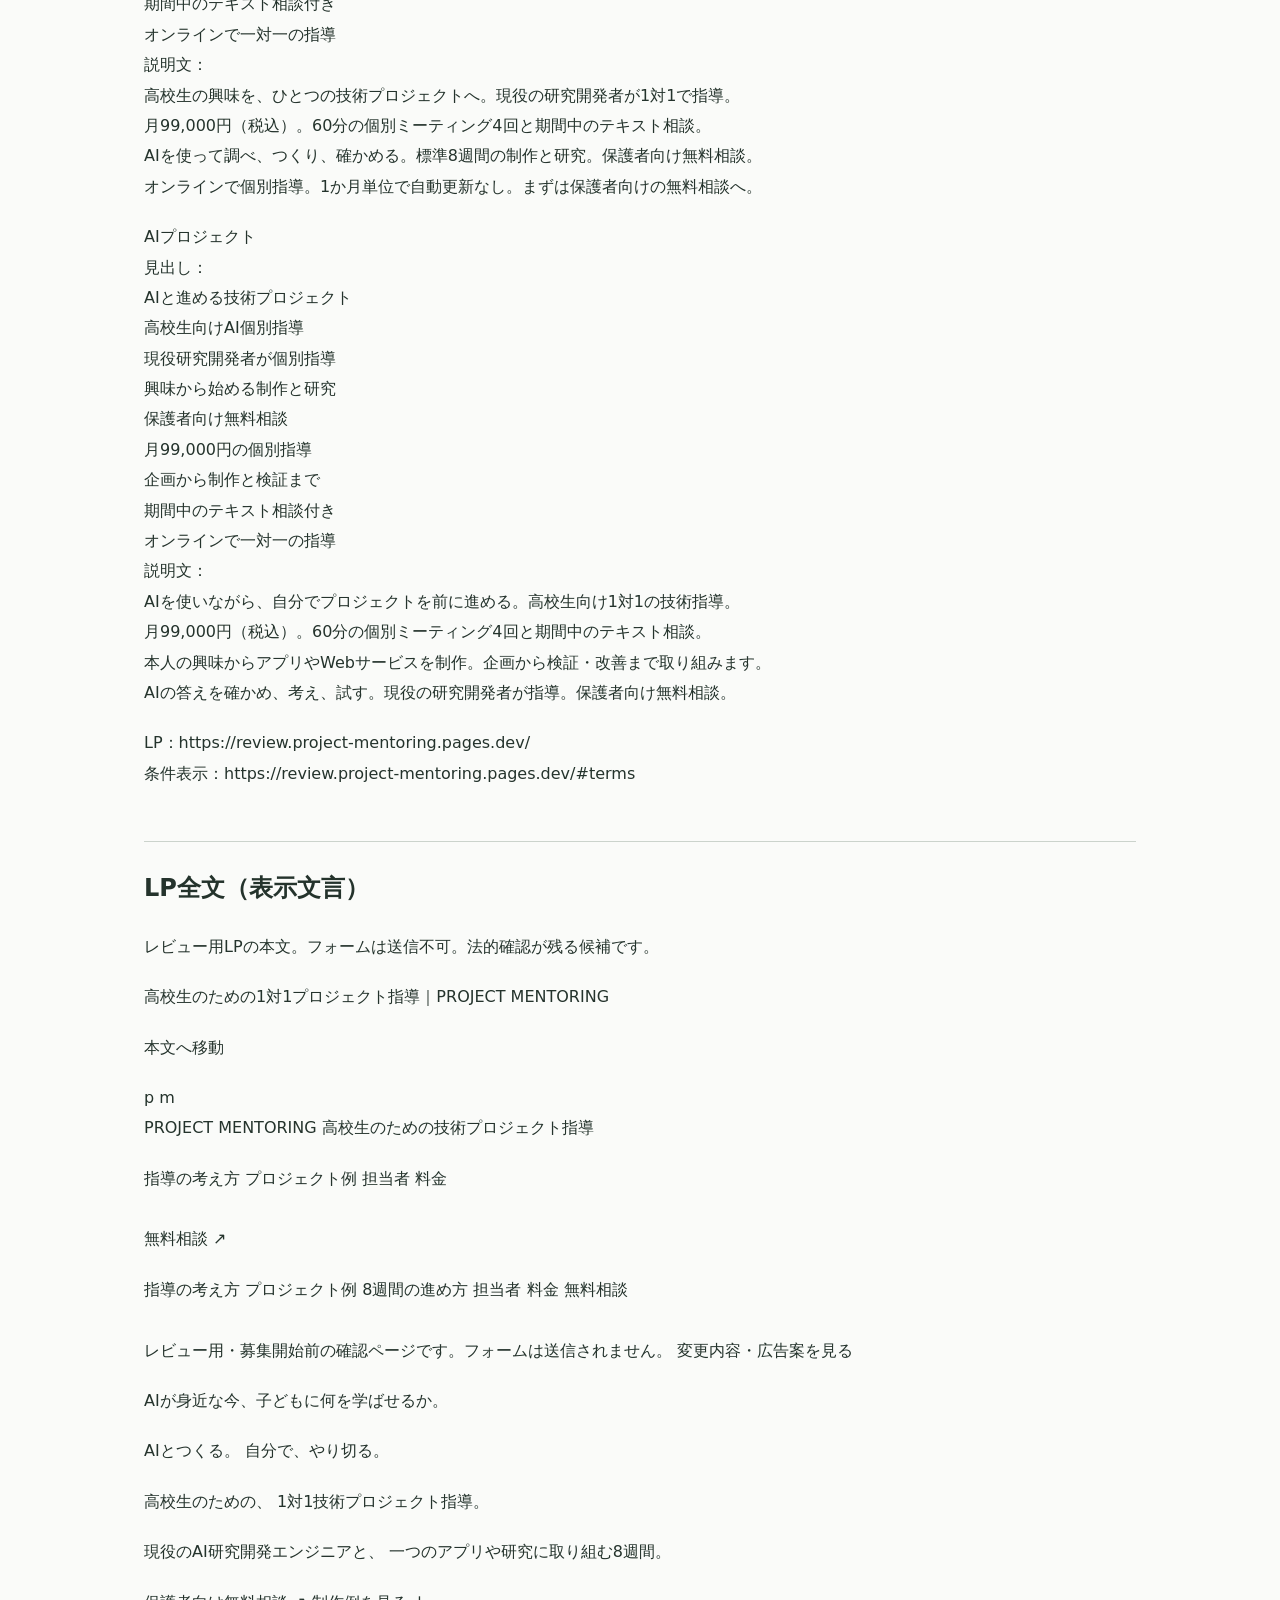
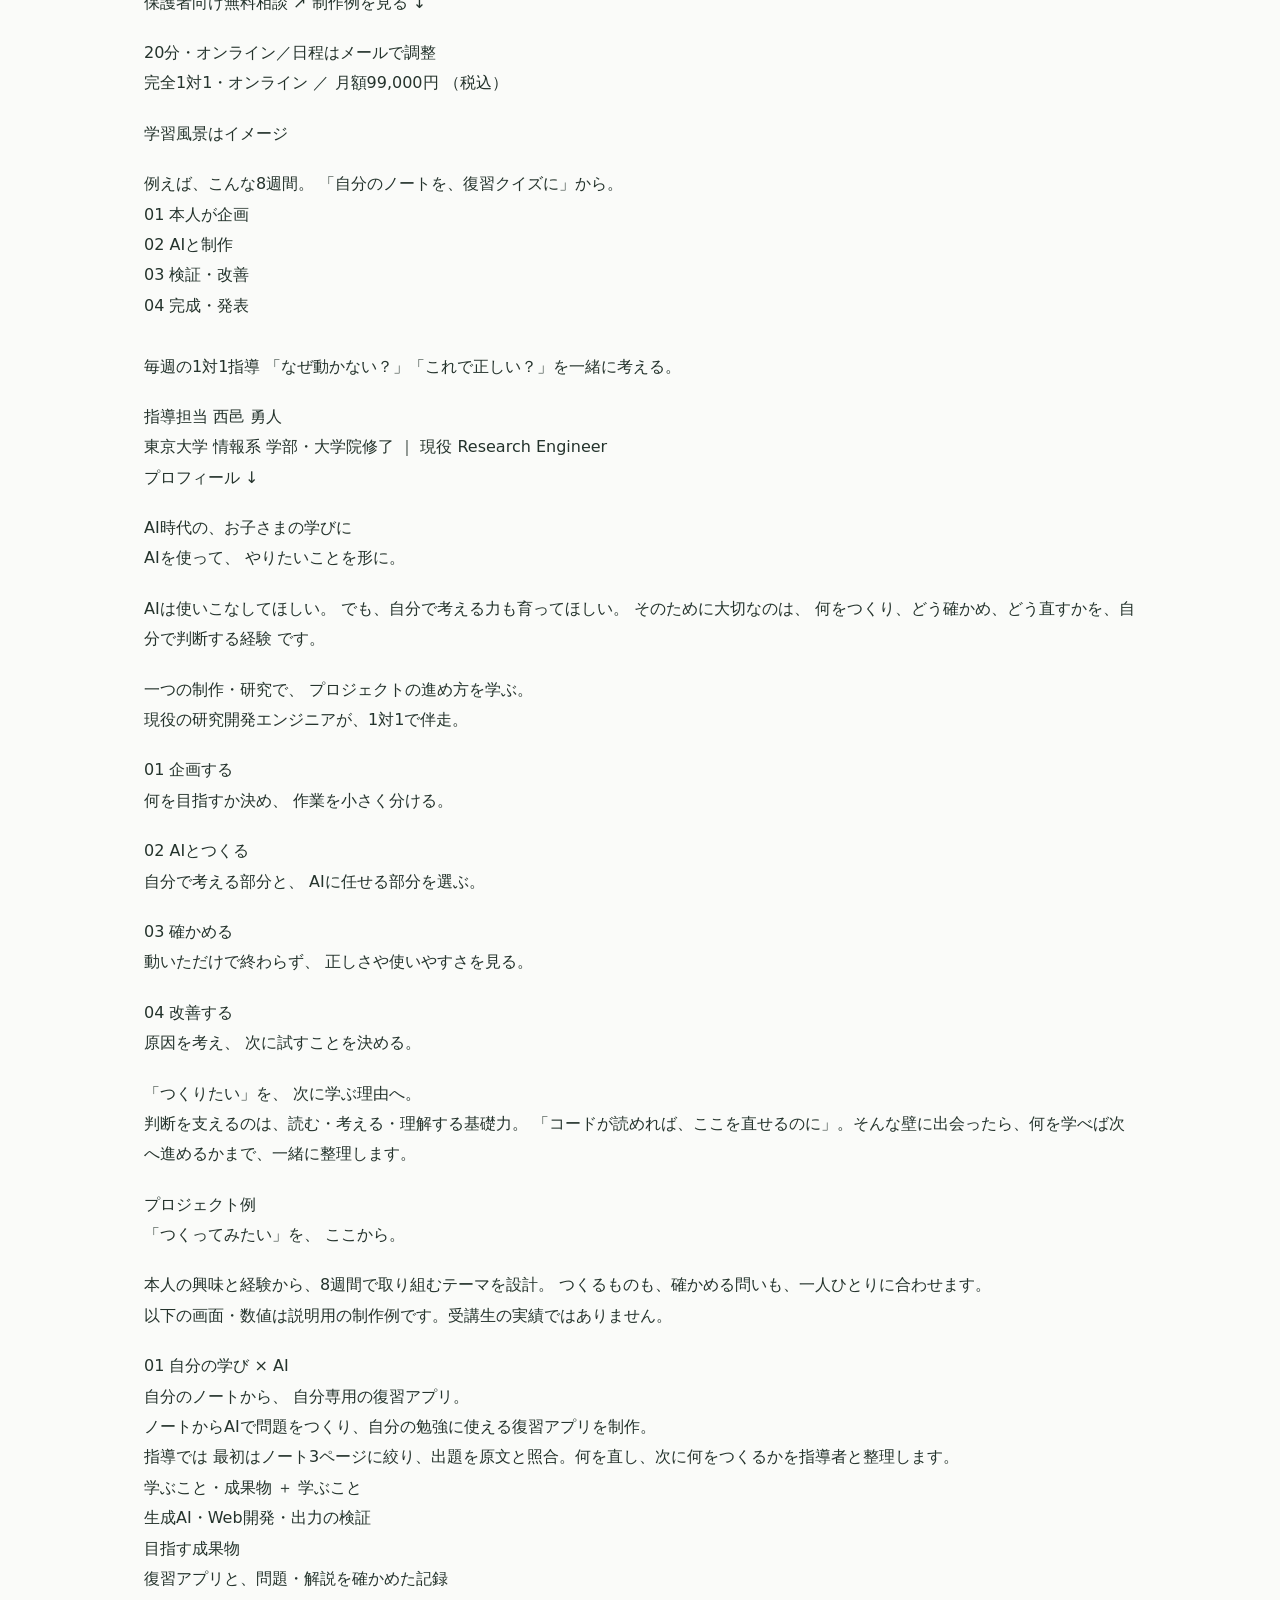
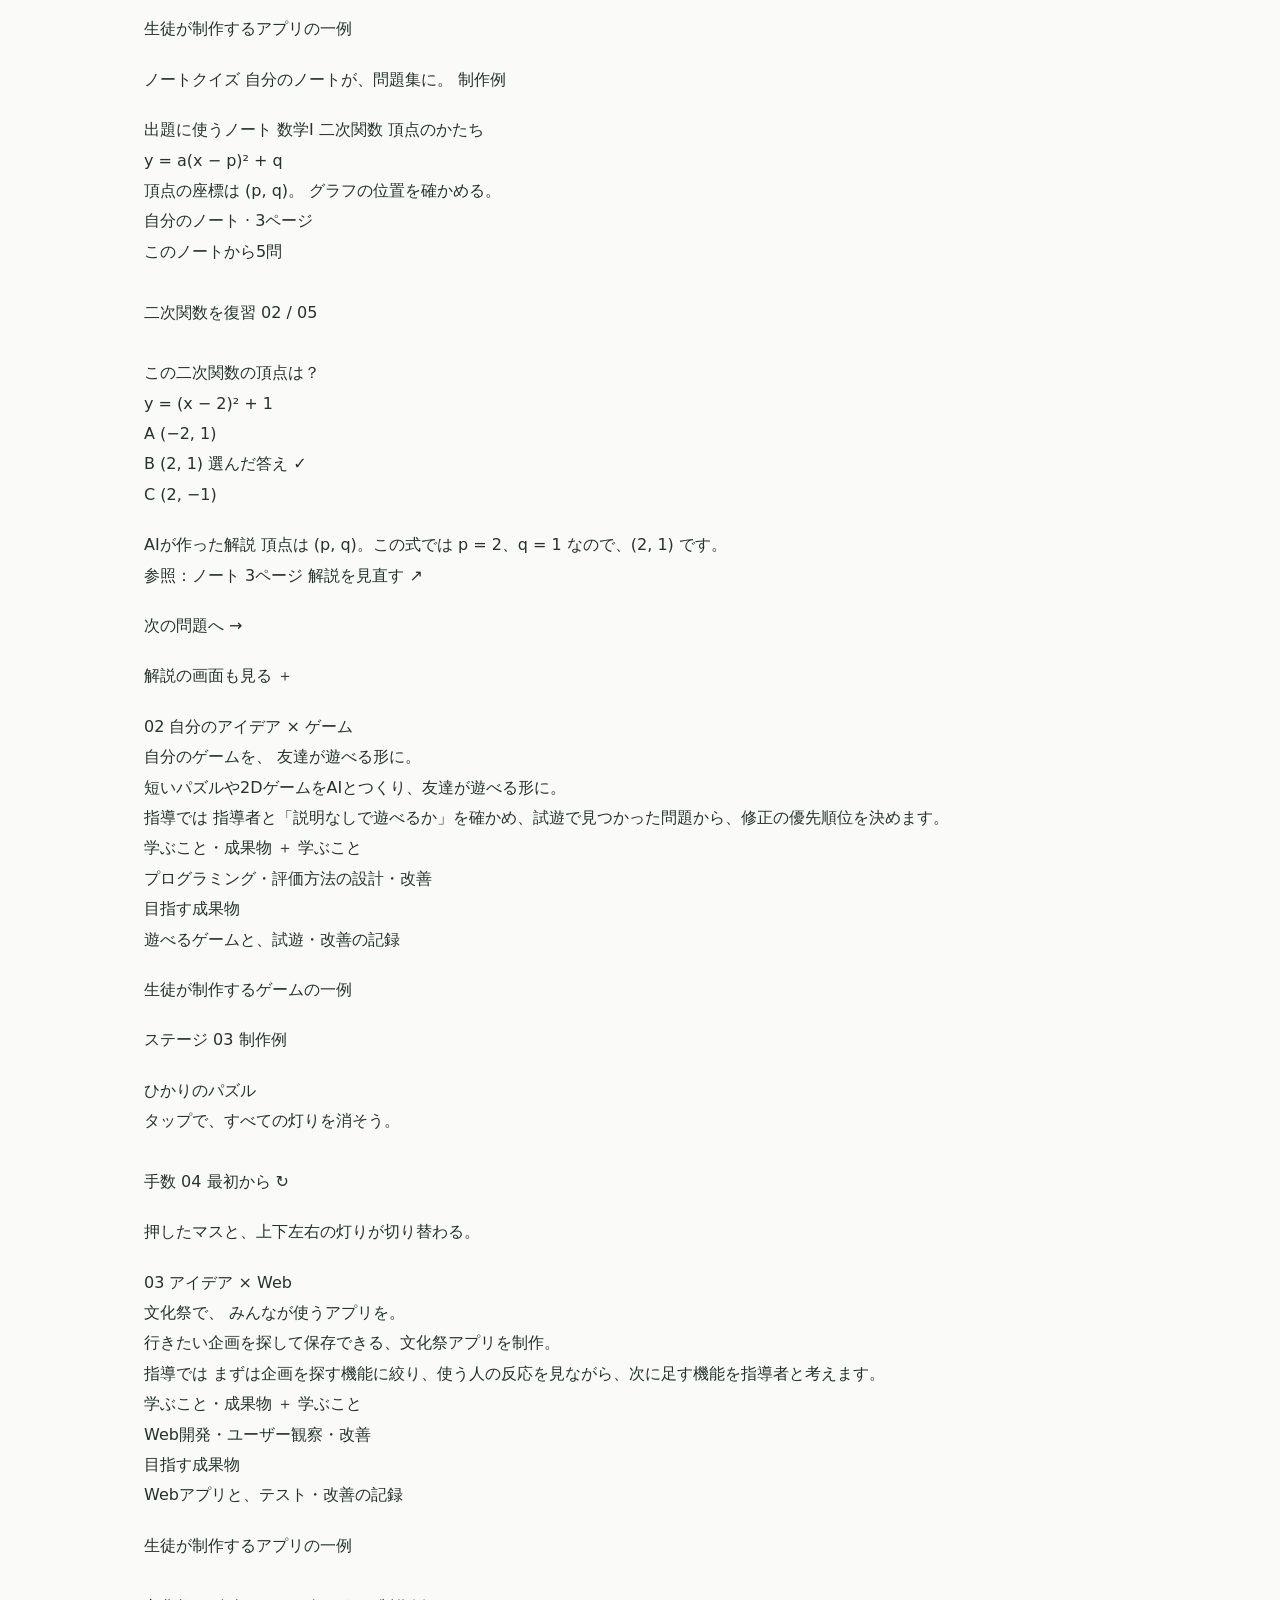
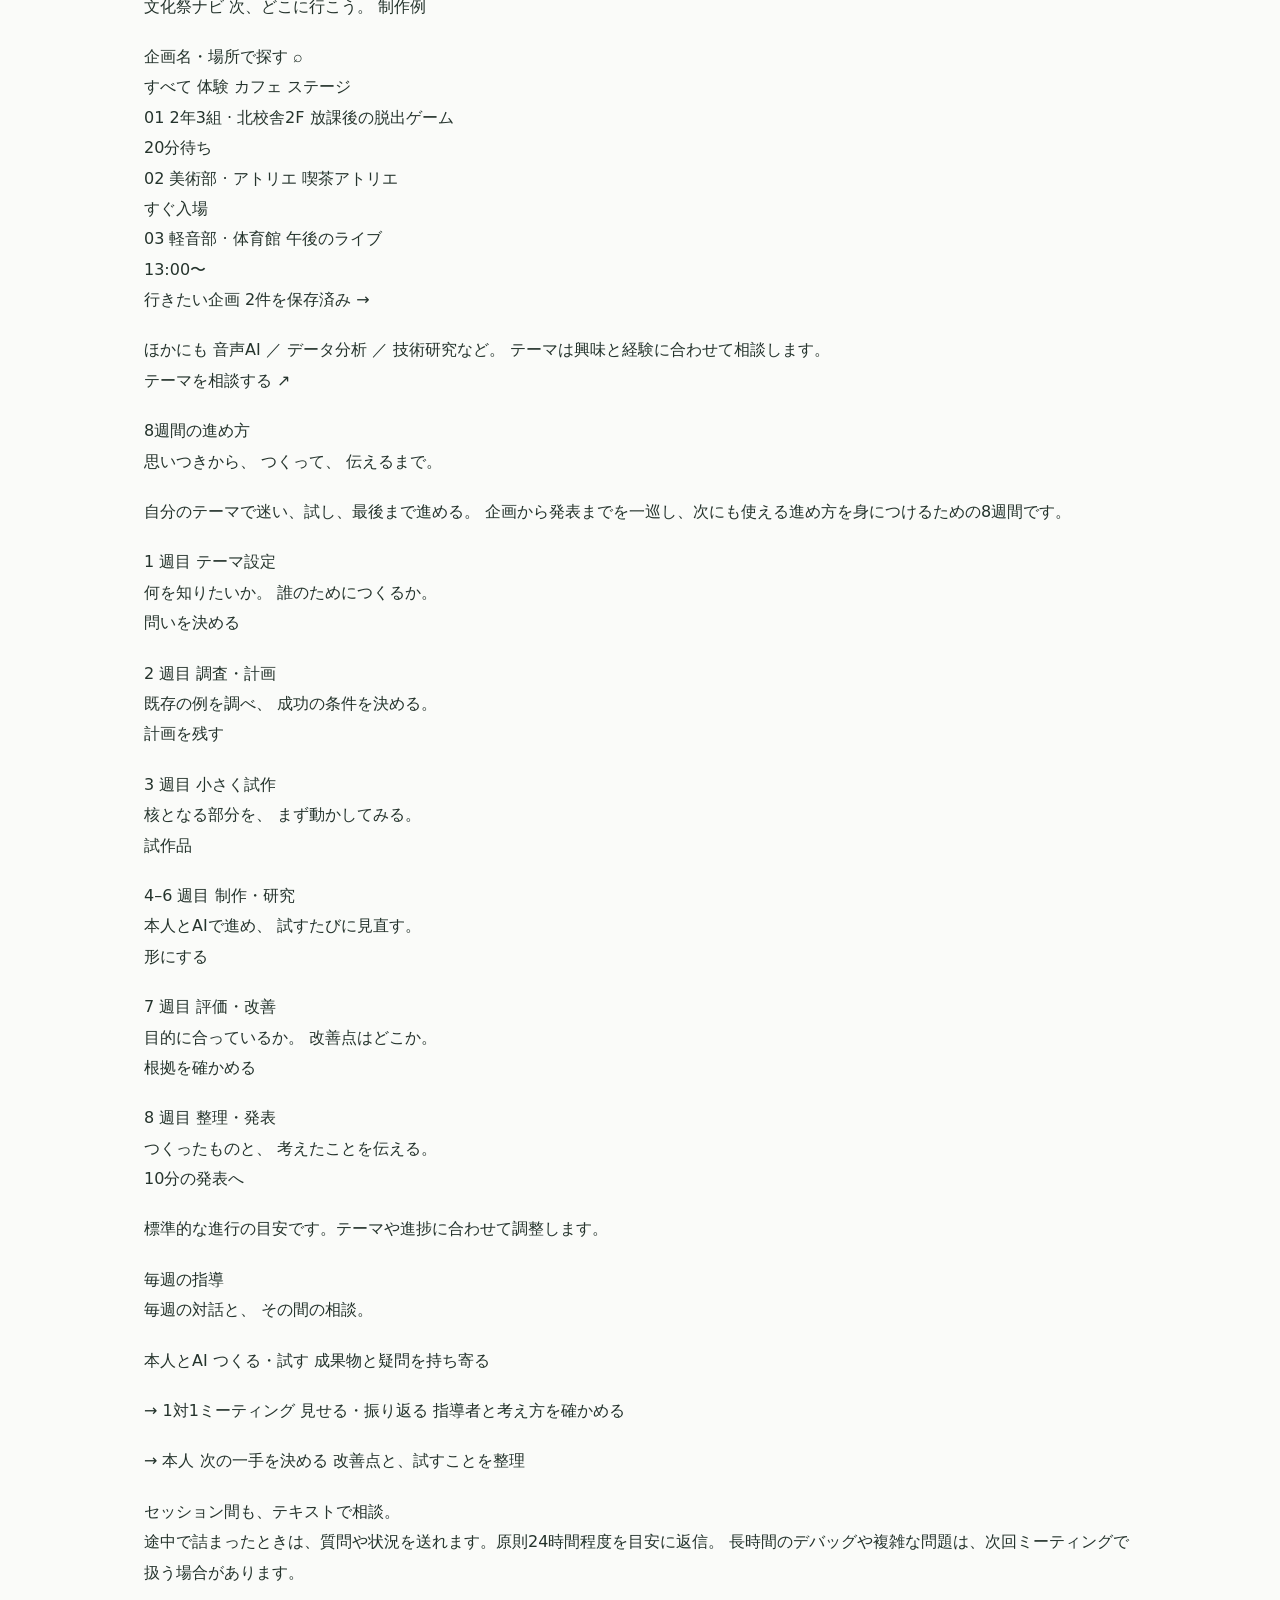
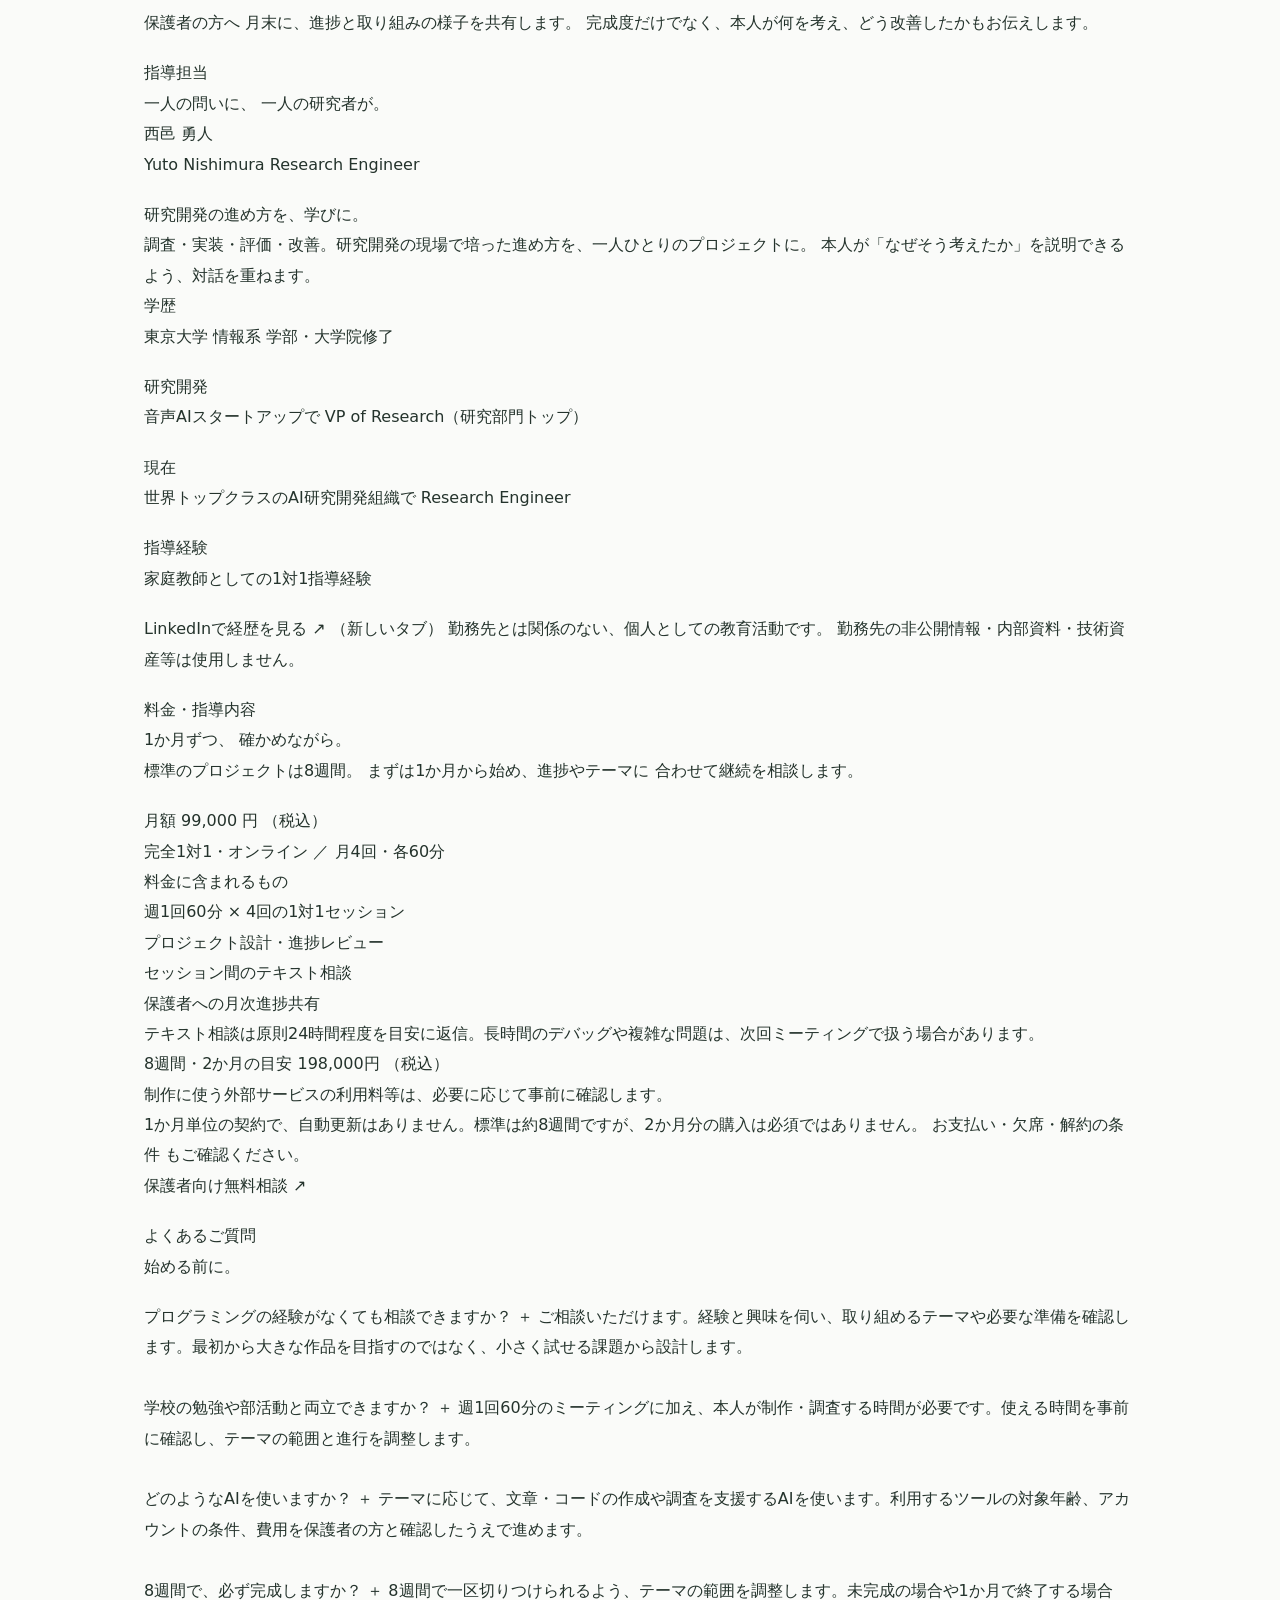
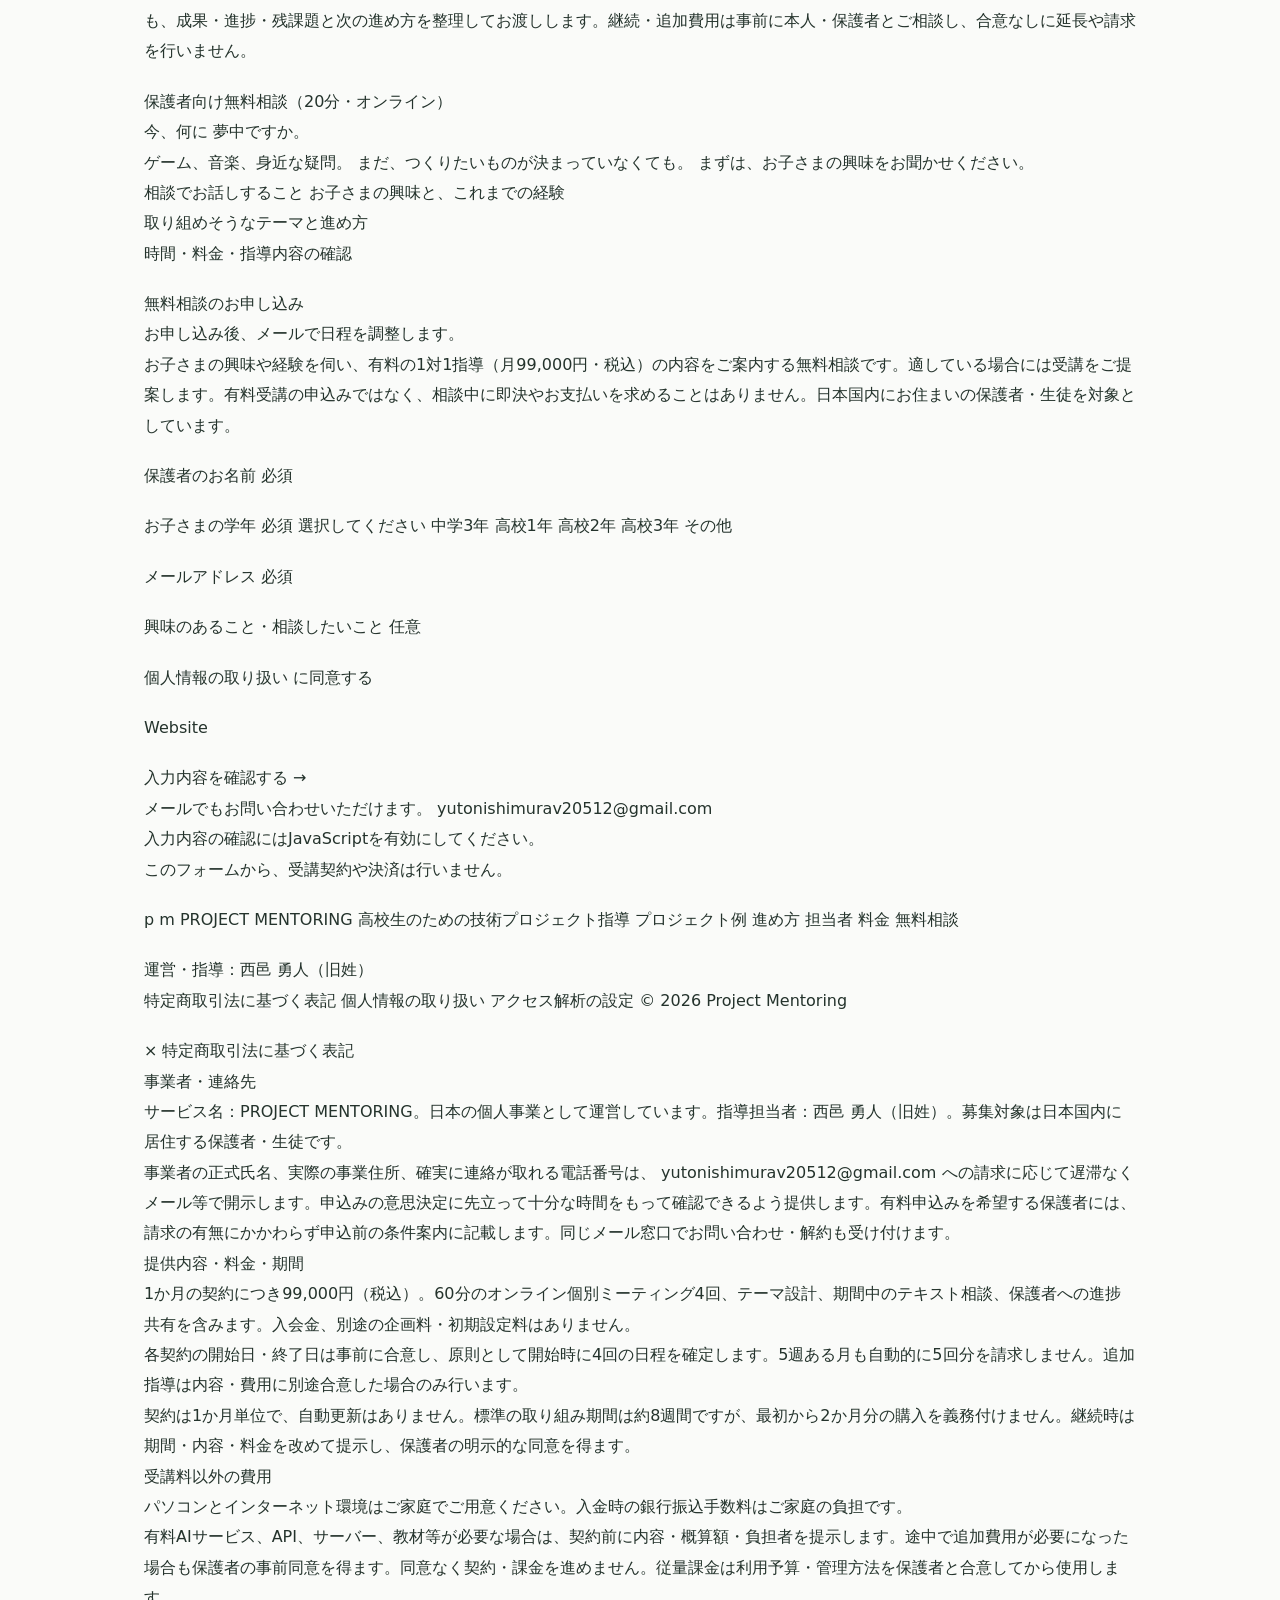
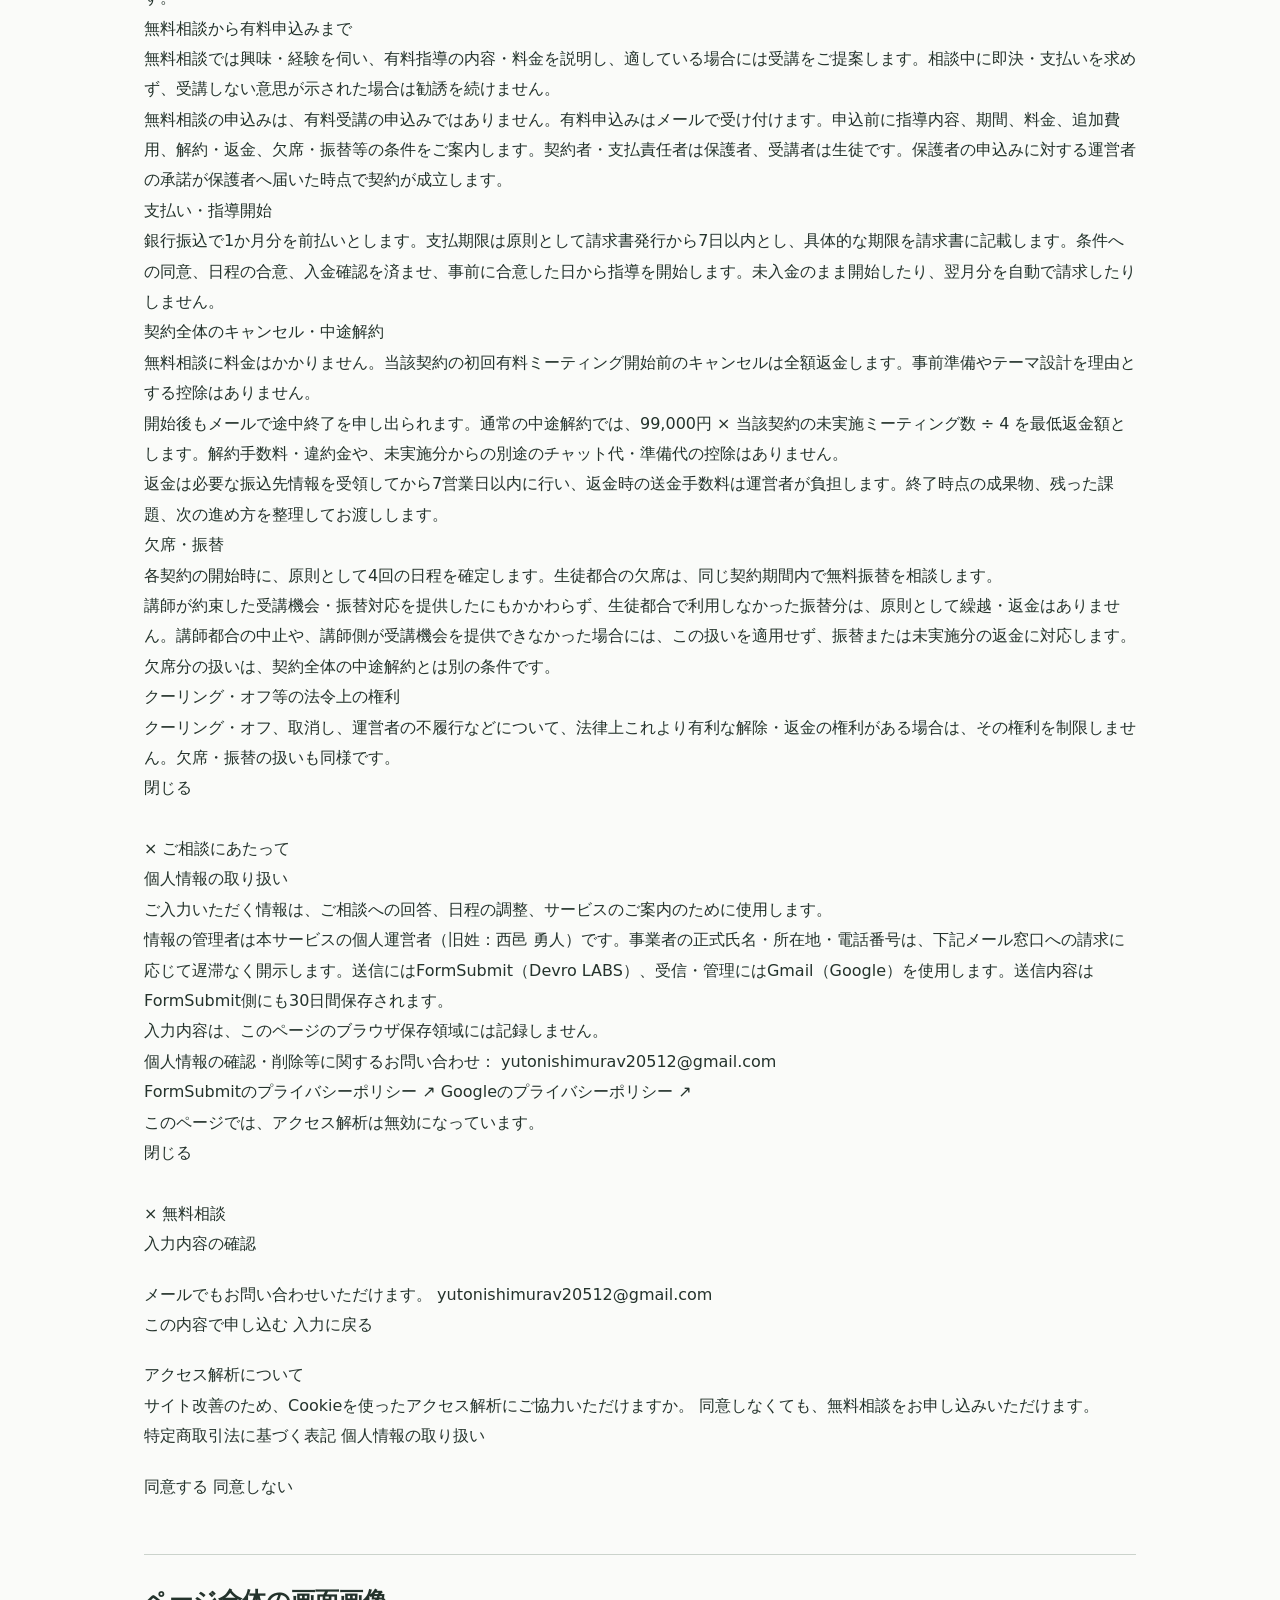
==== commit c374b5ee: "Update verified production launch and form status" ====
--- a/index.html
+++ b/index.html
@@ -1,9 +1,8 @@
 <!doctype html><html lang="ja"><head><meta charset="utf-8"><meta name="viewport" content="width=device-width,initial-scale=1"><meta name="robots" content="noindex,nofollow"><title>PROJECT MENTORING｜外部レビュー資料</title><style>
 *{box-sizing:border-box}body{margin:0;color:#24332c;background:#fafbf9;font-family:system-ui,-apple-system,"Segoe UI",sans-serif;line-height:1.9}main{max-width:1040px;margin:auto;padding:48px 24px 88px}h1{font-size:30px;line-height:1.5}h2{margin:52px 0 20px;padding-top:24px;border-top:1px solid #cbd3cc;font-size:24px}a{color:#365f49;text-underline-offset:4px}p{margin:0 0 20px}nav{display:flex;flex-wrap:wrap;gap:12px 24px;margin:24px 0}img{display:block;width:100%;height:auto;margin:20px 0}.photo{max-width:640px}.mobile{max-width:390px}.note{padding:18px 22px;border-left:3px solid #9b7253;background:#f3eee8}.label{font-size:14px;color:#59695f}
-</style></head><body><main><p class="label">2026年9月13日更新</p><h1>PROJECT MENTORING<br>外部レビュー資料</h1><p>v14・月99,000円（税込）の公開候補です。講師写真を今回提供の写真へ差し替えています。LP全文、取引条件の表示案、広告案、PC・スマートフォンの画面画像を収録しています。</p><p class="note">レビュー専用です。本番公開・広告配信は未実施。フォーム送信とアクセス解析は停止中です。法的適合を確認済みとする資料ではありません。</p><nav><a href="#status">変更・確認状況・広告案</a><a href="#lp">LP全文</a><a href="#screens">画面画像</a><a href="https://review.project-mentoring.pages.dev/">LPのブラウザ表示</a><a href="REVIEW.md">文章版</a></nav><section><h2>今回の講師写真</h2><img class="photo" src="images/mentor.jpg" alt="今回提供された講師写真"><h2>担当者セクション</h2><p>PC表示</p><img src="images/desktop-mentor.png" alt="PCの担当者セクション"><p>スマートフォン表示</p><img class="mobile" src="images/mobile-mentor.png" alt="スマートフォンの担当者セクション"></section><section id="status"><h2>変更・確認状況・広告案</h2><p>PROJECT MENTORING｜公開・集客準備のレビュー<br>更新日：2026-09-13<br>対象：v14のデザイン・教育思想・月99,000円を維持した公開候補。<br>本番公開・広告配信は未実施です。この共有ページはレビュー専用で、フォーム送信とアクセス解析を停止しています。</p>
+</style></head><body><main><p class="label">2026年9月13日更新</p><h1>PROJECT MENTORING<br>外部レビュー資料</h1><p>v14・月99,000円（税込）の公開候補です。講師写真を今回提供の写真へ差し替えています。LP全文、取引条件の表示案、広告案、PC・スマートフォンの画面画像を収録しています。</p><p class="note">レビュー専用です。<a href="https://project-mentoring.com/">本番LP</a>は公開・フォーム受信確認済み。こちらのレビュー版ではフォームと解析を停止しています。広告配信は未実施。法的適合を確認済みとする資料ではありません。</p><nav><a href="#status">変更・確認状況・広告案</a><a href="#lp">LP全文</a><a href="#screens">画面画像</a><a href="https://review.project-mentoring.pages.dev/">LPのブラウザ表示</a><a href="REVIEW.md">文章版</a></nav><section><h2>今回の講師写真</h2><img class="photo" src="images/mentor.jpg" alt="今回提供された講師写真"><h2>担当者セクション</h2><p>PC表示</p><img src="images/desktop-mentor.png" alt="PCの担当者セクション"><p>スマートフォン表示</p><img class="mobile" src="images/mobile-mentor.png" alt="スマートフォンの担当者セクション"></section><section id="status"><h2>変更・確認状況・広告案</h2><p>PROJECT MENTORING｜公開・集客準備のレビュー<br>更新日：2026-09-13<br>対象：v14のデザイン・教育思想・月99,000円を維持した公開候補。<br>本番LPは公開済み。この共有ページはレビュー専用で、フォーム送信とアクセス解析を停止しています。広告配信は未実施です。</p>
 <p>今回の反映<br>・講師写真を、ご本人から提供された教室での写真へ差し替え。<br>・無料相談で有料指導の内容・料金を案内し、適している場合には受講提案を行うことを明記。<br>・無料相談と有料申込みを区別。<br>・1か月契約、自動更新なし、支払・解約・返金・欠席の提出済み方針を条件表示へ反映。<br>・欠席による未利用振替と、契約全体の中途解約・法令上の権利を別条項として整理。</p>
-<p>確認状況<br>・実際の受信確認：公開前のローカルフォームから既存のメール受信経路へ合成データを送信し、到着・受付番号・Reply-Toを照合。<br>・模擬確認：PC／スマホ表示、解析への同意・拒否、送信失敗後の再送、解析が使えないときのフォーム動作。<br>・未確認：本番ドメインからの実送信、GA4への実到着。技術検査を法的適合確認として扱っていない。</p>
-<p>公開・募集前に残る事項<br>・実際の事業拠点住所・連絡先を請求者へ開示できる準備の確認。<br>・未利用振替の失効・返金不可条件と、中途解約との関係の法的確認。<br>・本番ドメインのDNS設定とファイル配置。<br>電話勧誘販売・特定継続的役務の該当性、必要な法定書面・電子交付は、勧誘・有料契約までの確認事項として残っている。</p>
+<p>確認状況（2026年9月13日・本番配置後）<br>・本番で実確認：本番URLのHTTPS表示、PC／スマートフォン、画像・ページ内リンクを確認。公開用14ファイルを配置し、内部資料の代表URLは404。FormSubmitを本番ドメインで有効化し、本人管理Gmailへの合成テストで受信・受付番号・Reply-Toを照合。<br>・本番で実確認：計測同意後のpage_view、consultation_click、generate_leadの実通信とGoogle収集先のHTTP 204応答。拒否時はGoogleへの通信なし、拒否設定の保持を確認。GA4管理画面への反映は本人確認待ちで、通信成功と混同しない。<br>・模擬確認：本番配信コードで解析を遮断し、フォーム送信先だけ模擬応答に置き換えて受付完了まで確認。解析拒否時も同様。模擬応答を実受信として数えない。<br>・アカウント未設定：広告はローカル下書きのまま。広告アカウントへの登録とKeyword Planner実数取得は未完了。広告配信・支出なし。<br>・レビュー検索除外：.nojekyllを追加済み。公開HTMLはindex.htmlのみでnoindex,nofollow。REVIEW.htmlは生成されない。Markdownとリポジトリは公開情報のまま。</p><p>法的確認の扱い<br>・本番サイトは無料相談の受付を開始。有料申込み前の事業者情報開示を含む、合意済みの表示・運用を維持。<br>・欠席条項の個別有効性、電話勧誘販売・特定継続的役務の該当性、必要な法定書面・電子交付手続は適法確認済みとしない。技術検証を法的適合の確認とは扱わない。</p>
 <p>広告案<br>検索キャンペーン1件、広告グループ2件、初期キーワード6件。<br>対象地域：東京・神奈川に居住または常時滞在するユーザー。日本語。<br>総額20,000円（税等別）・14日・上限CPC500円は未承認の仮説。配信日付は未設定。<br>検索パートナー・ディスプレイ・AI Max・自動拡張はオフの案。<br>主要コンバージョンはgenerate_leadだけ、カウント1回、金額なし。<br>検索量・競合性・推定CPCはKeyword Planner未取得。500円は市場単価の推計ではない。<br>停止状態を指定したローカル下書きであり、広告アカウントに登録済みではない。配信・支出なし。</p>
 <p>キーワード<br>高校生 プログラミング 個別指導 / Phrase<br>高校生 アプリ開発 指導 / Phrase<br>高校生 プログラミング 家庭教師 / Exact<br>高校生 AI 個別指導 / Phrase<br>高校生 AI アプリ開発 / Exact<br>高校生 Webサービス 開発 指導 / Exact</p>
 <p>広告原稿</p>
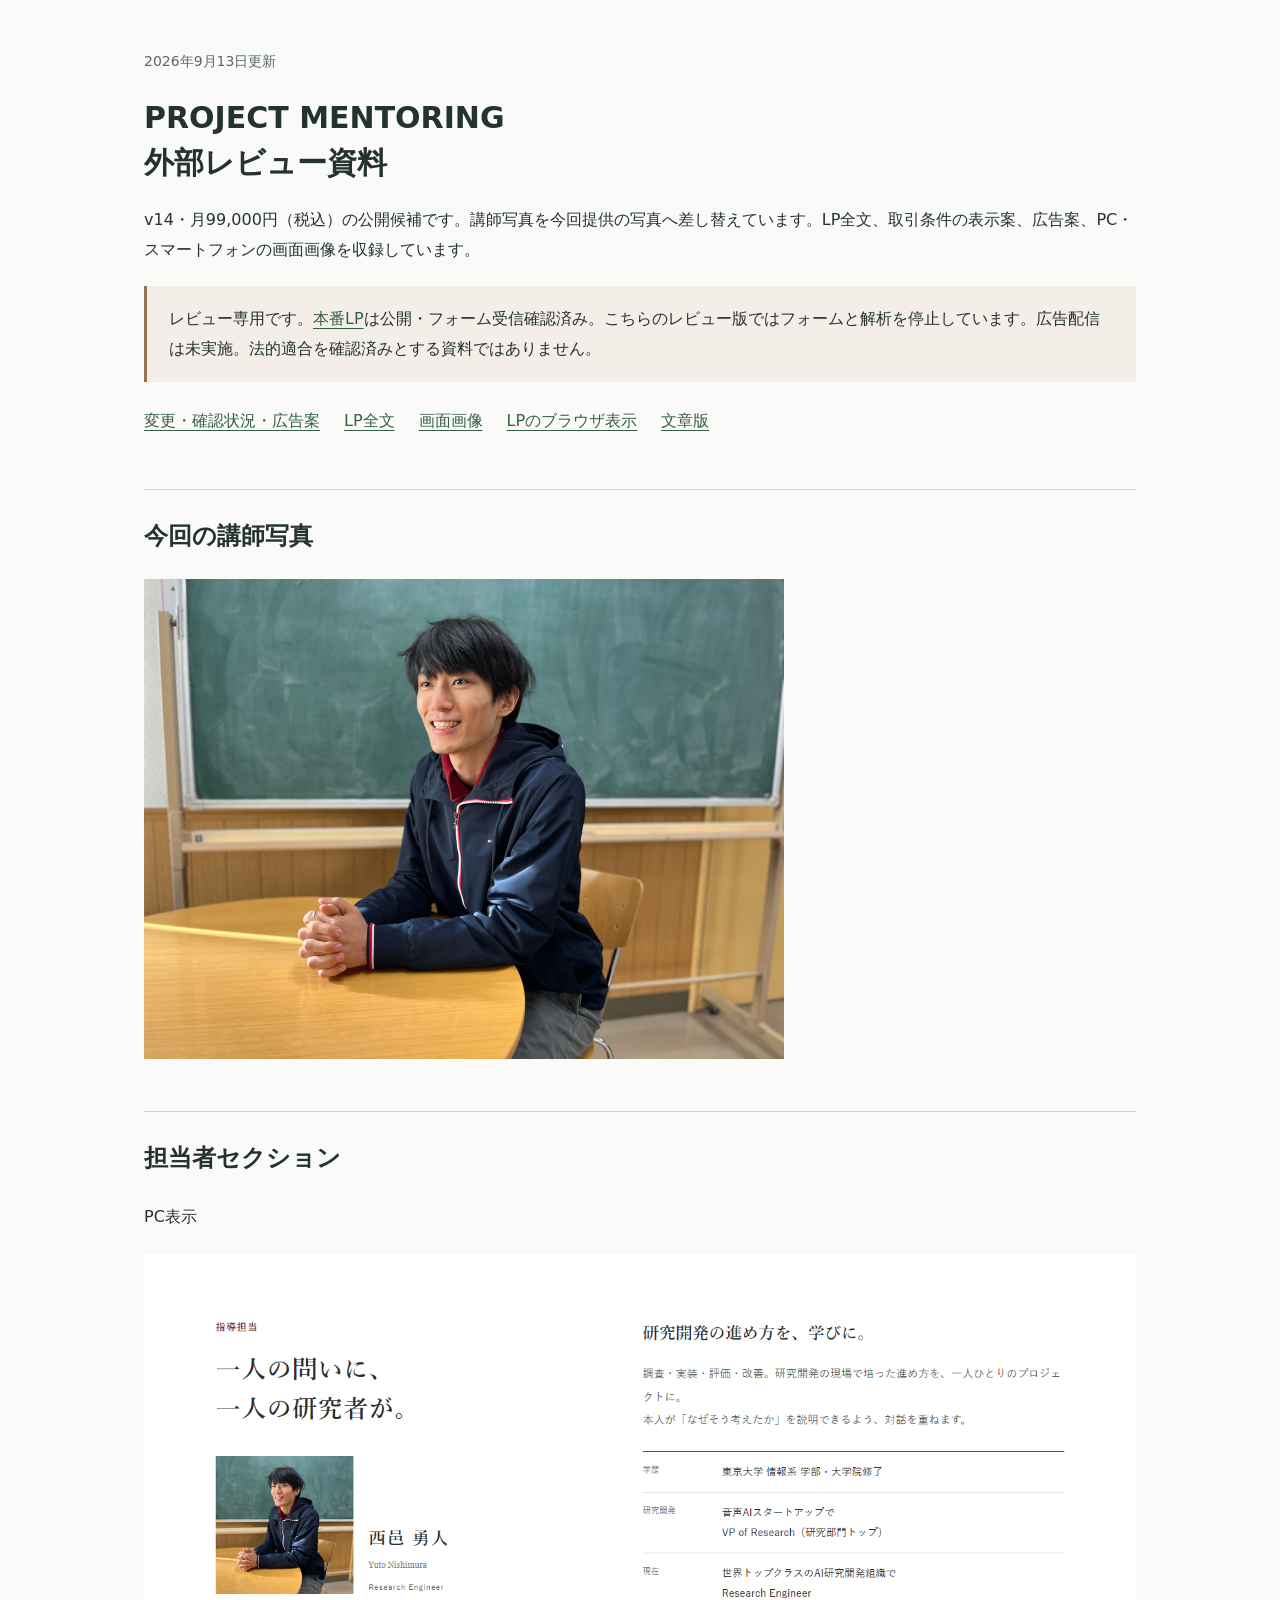
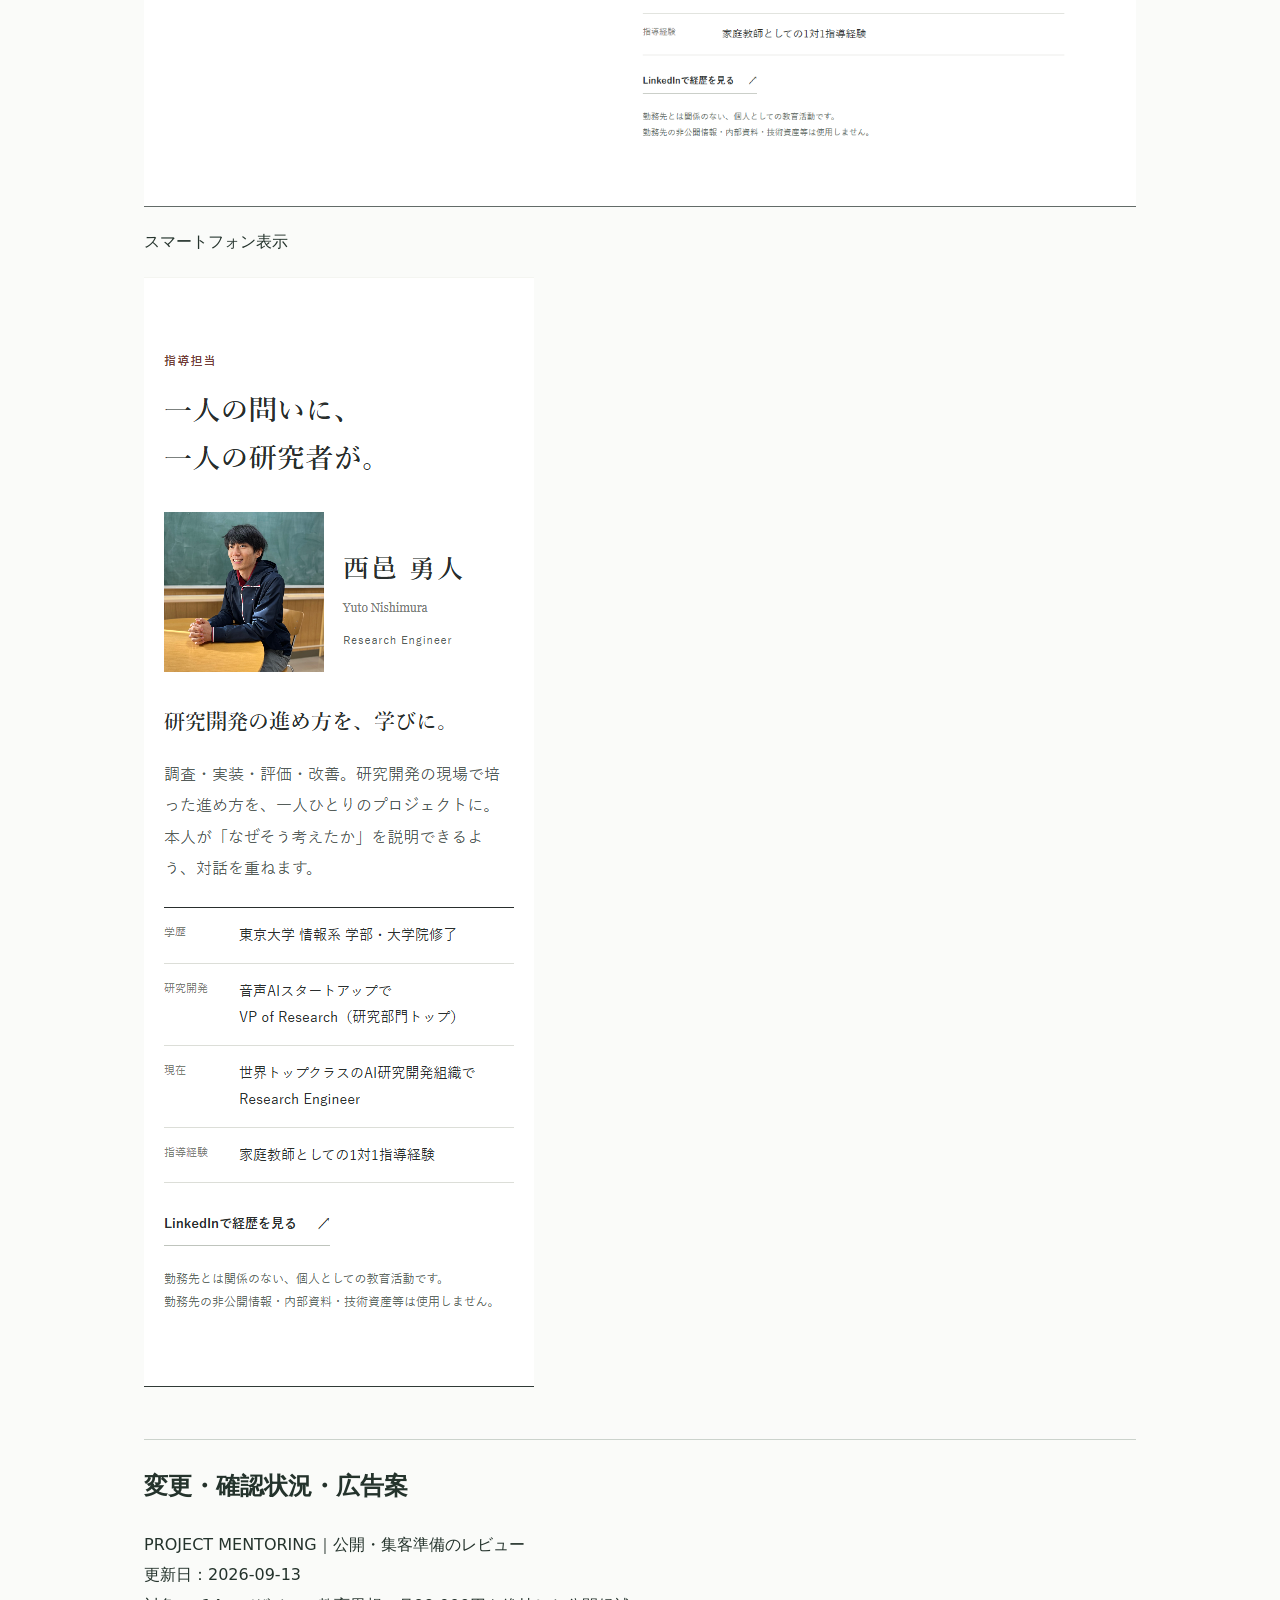
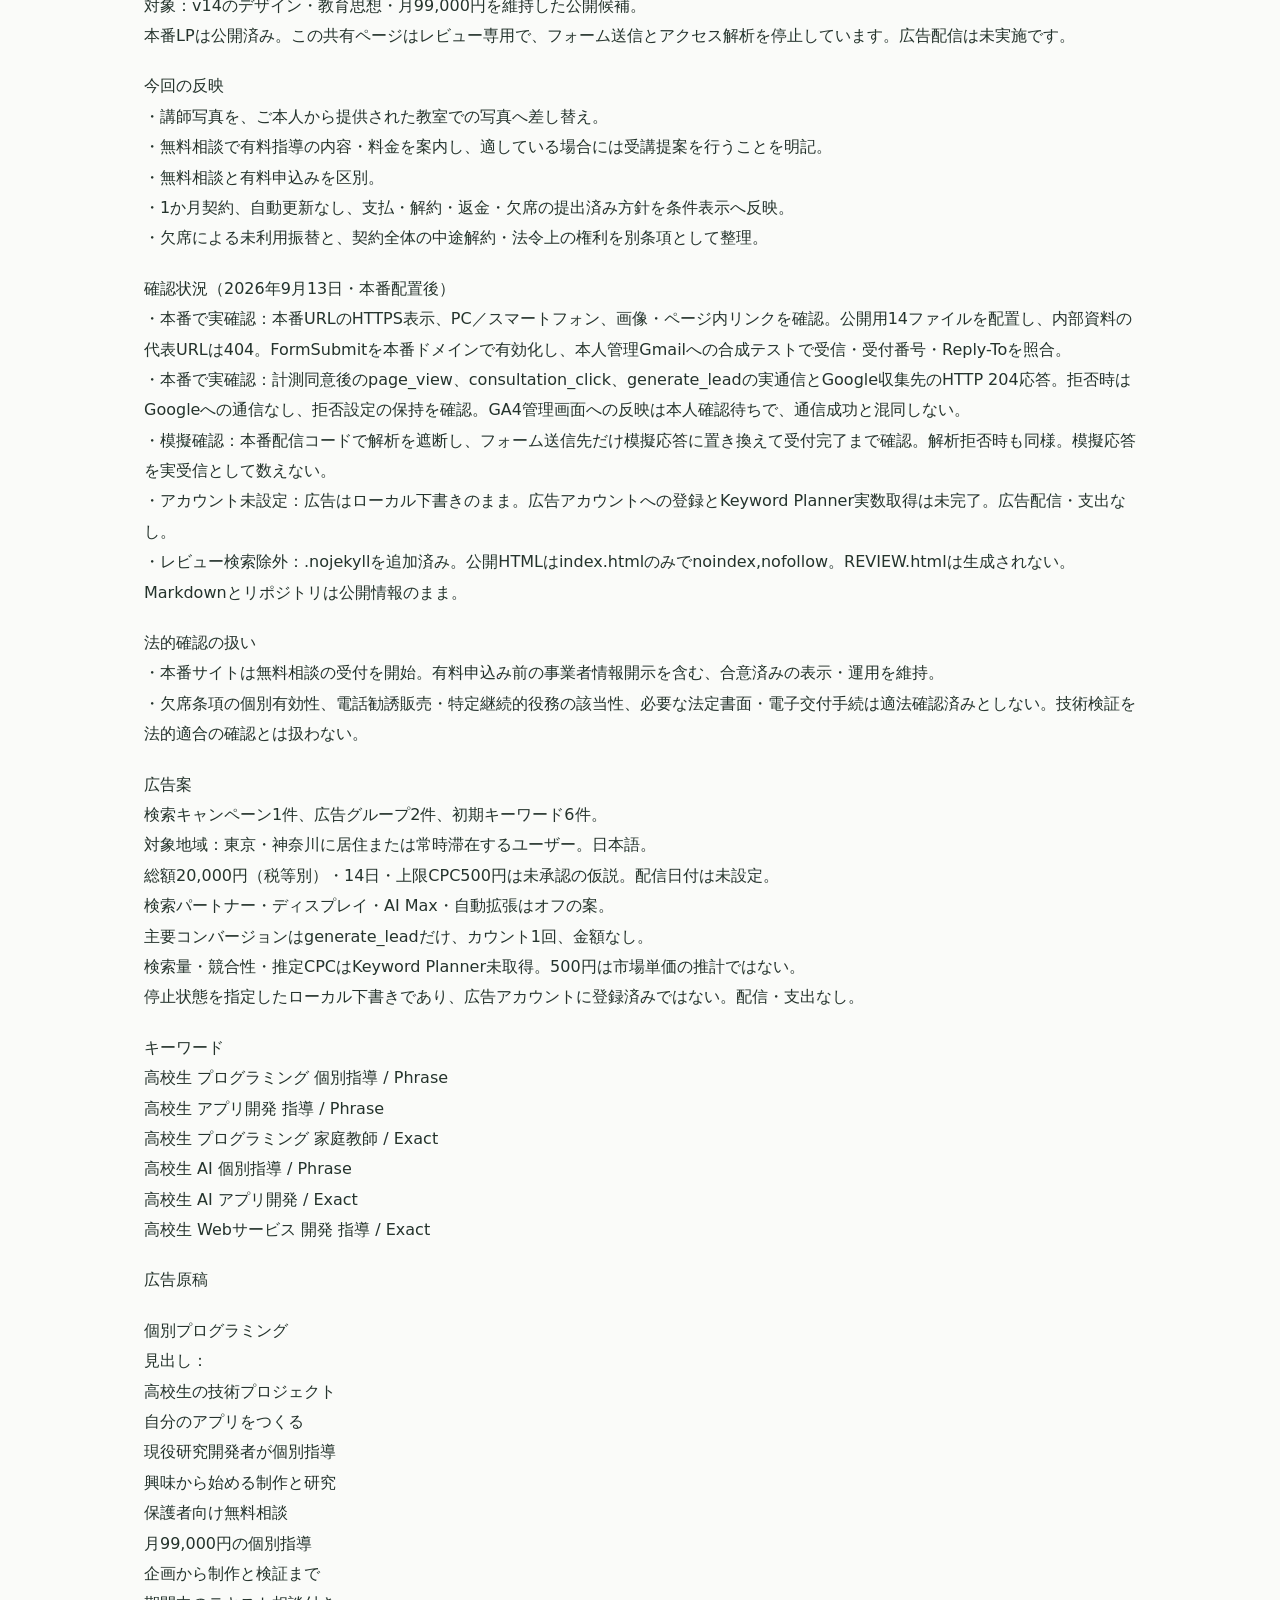
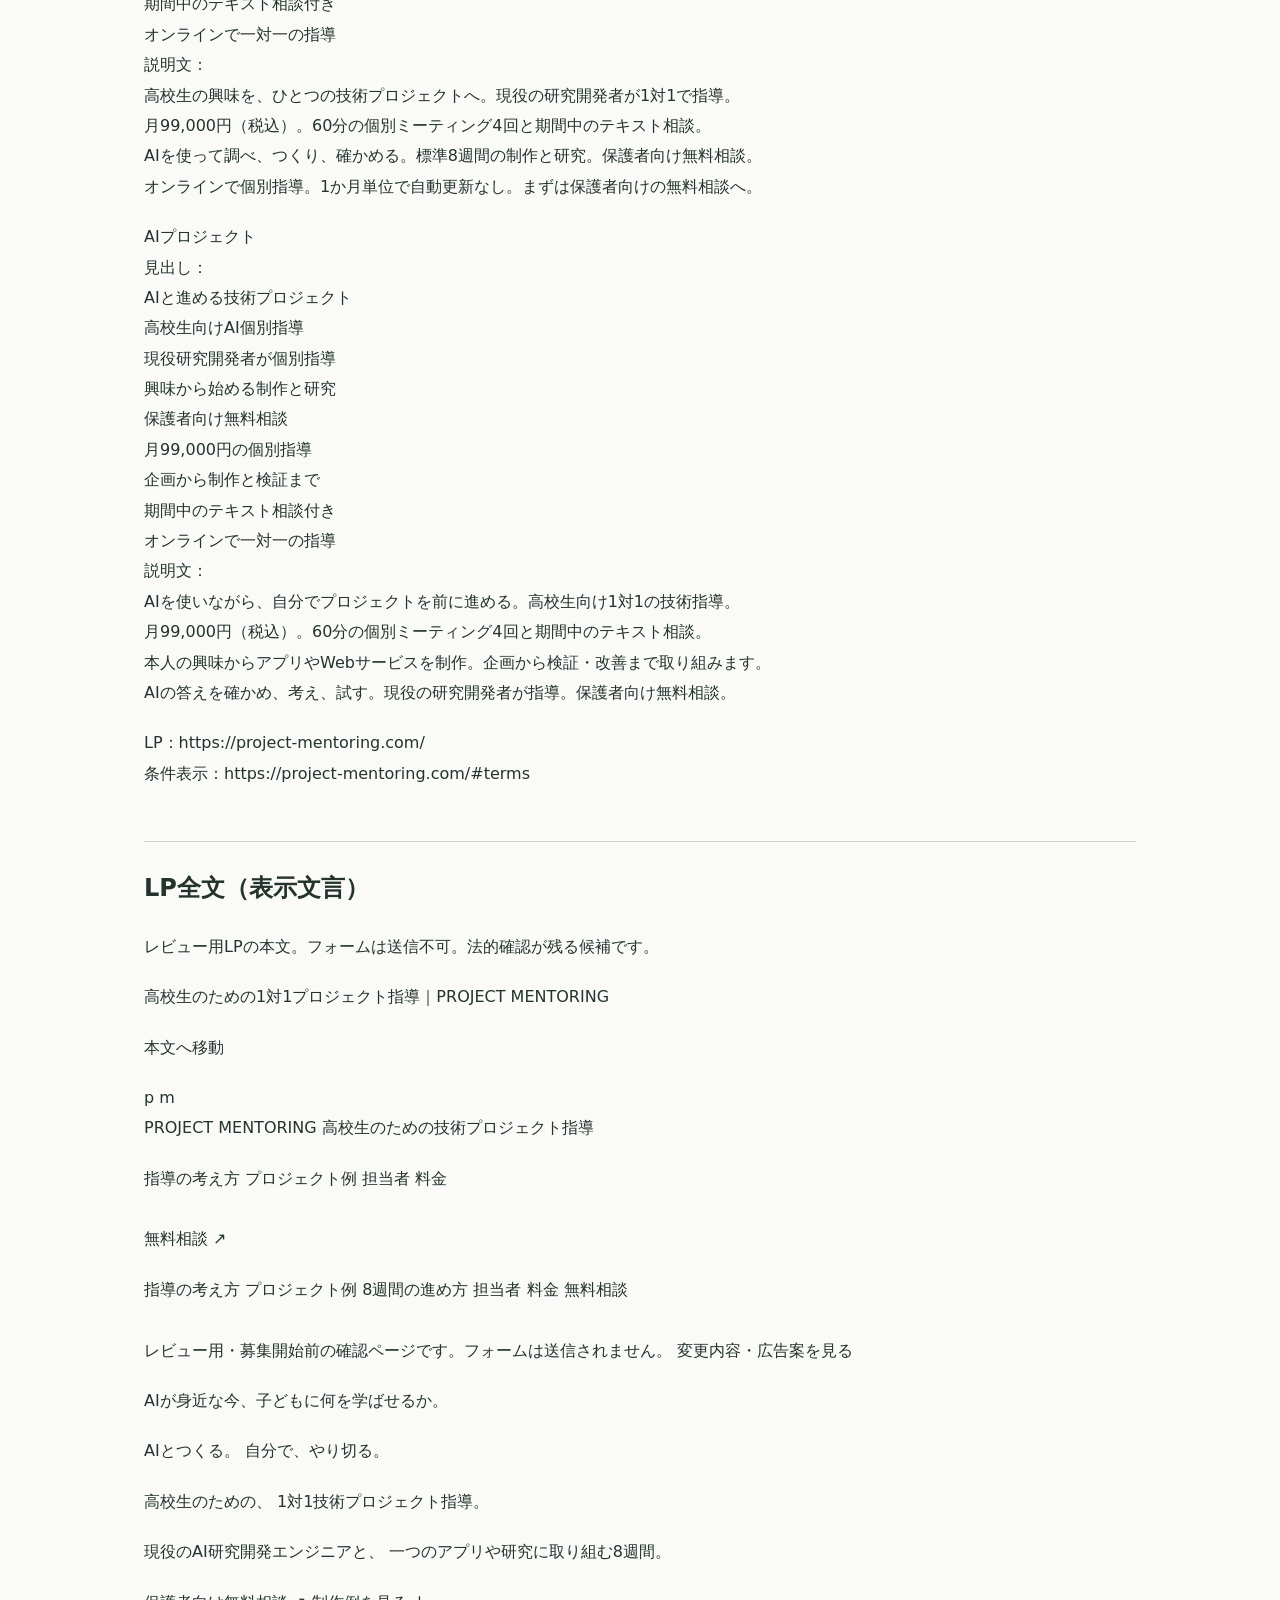
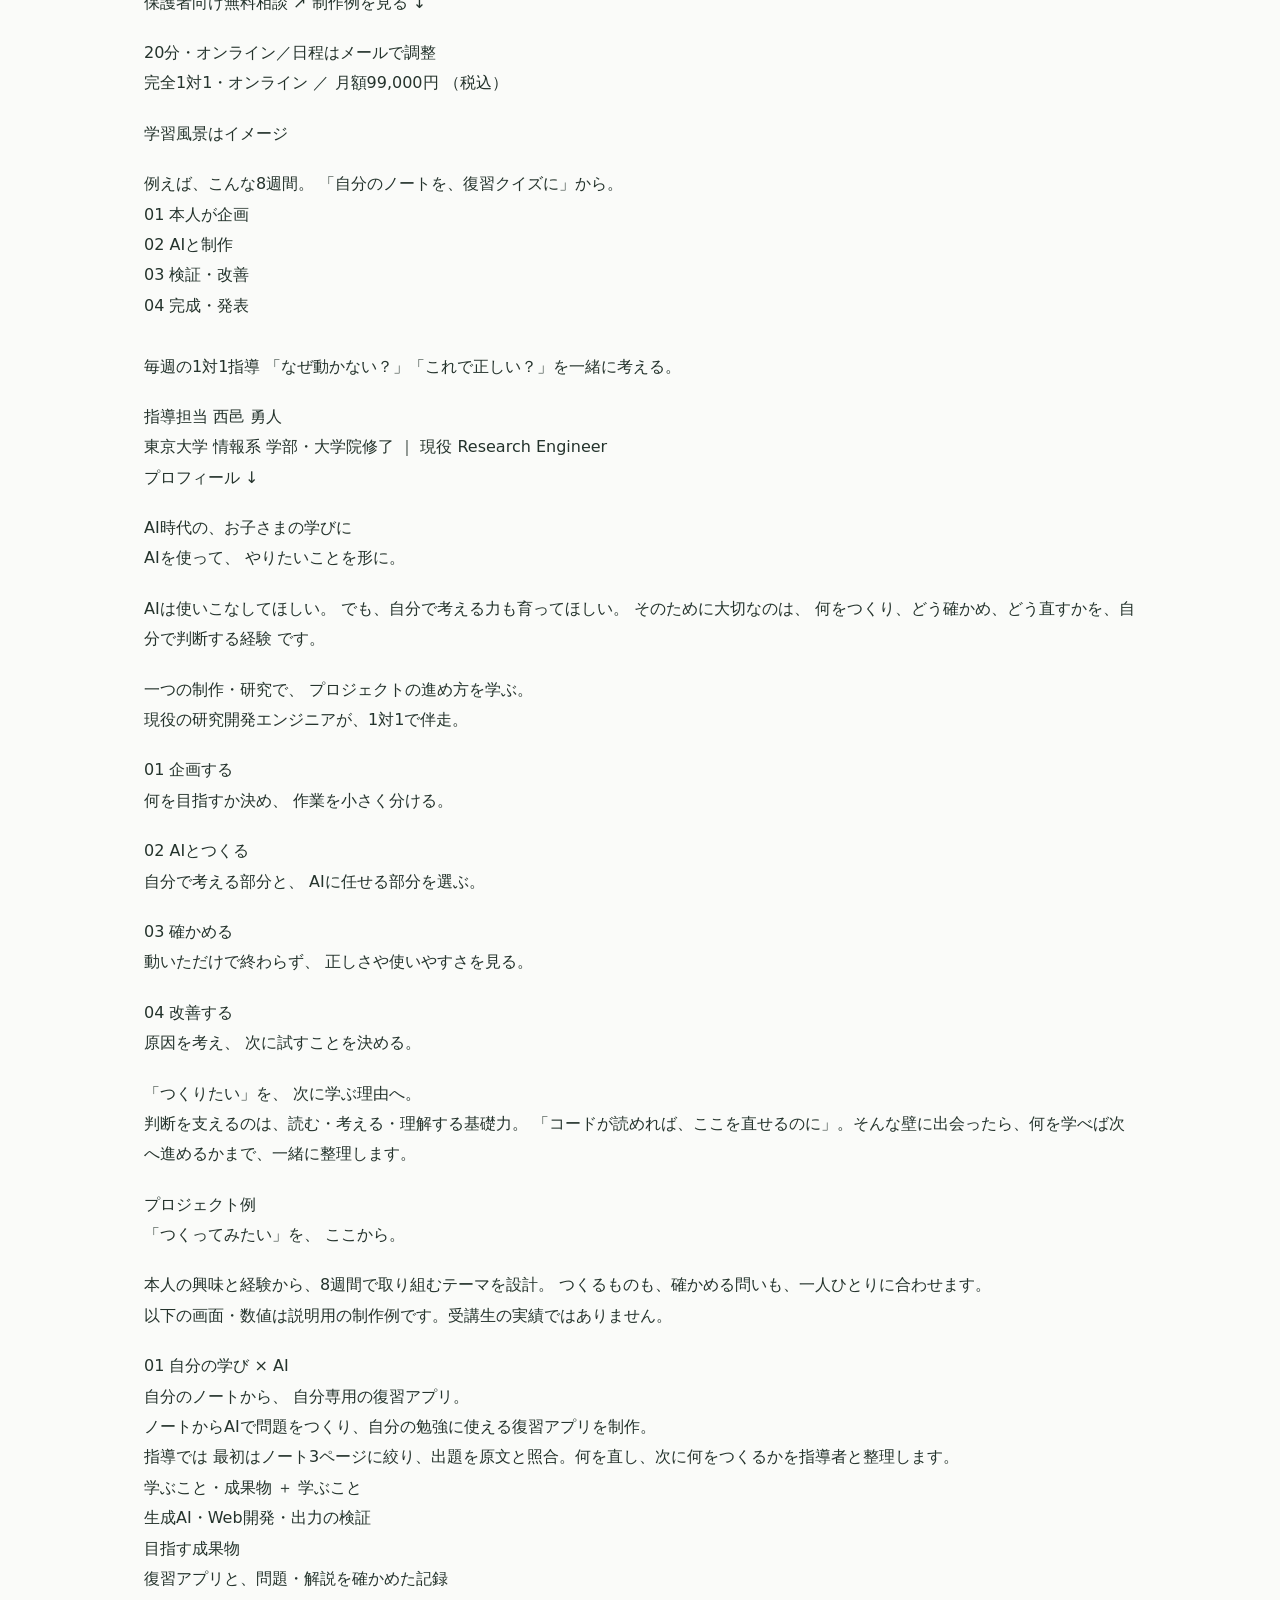
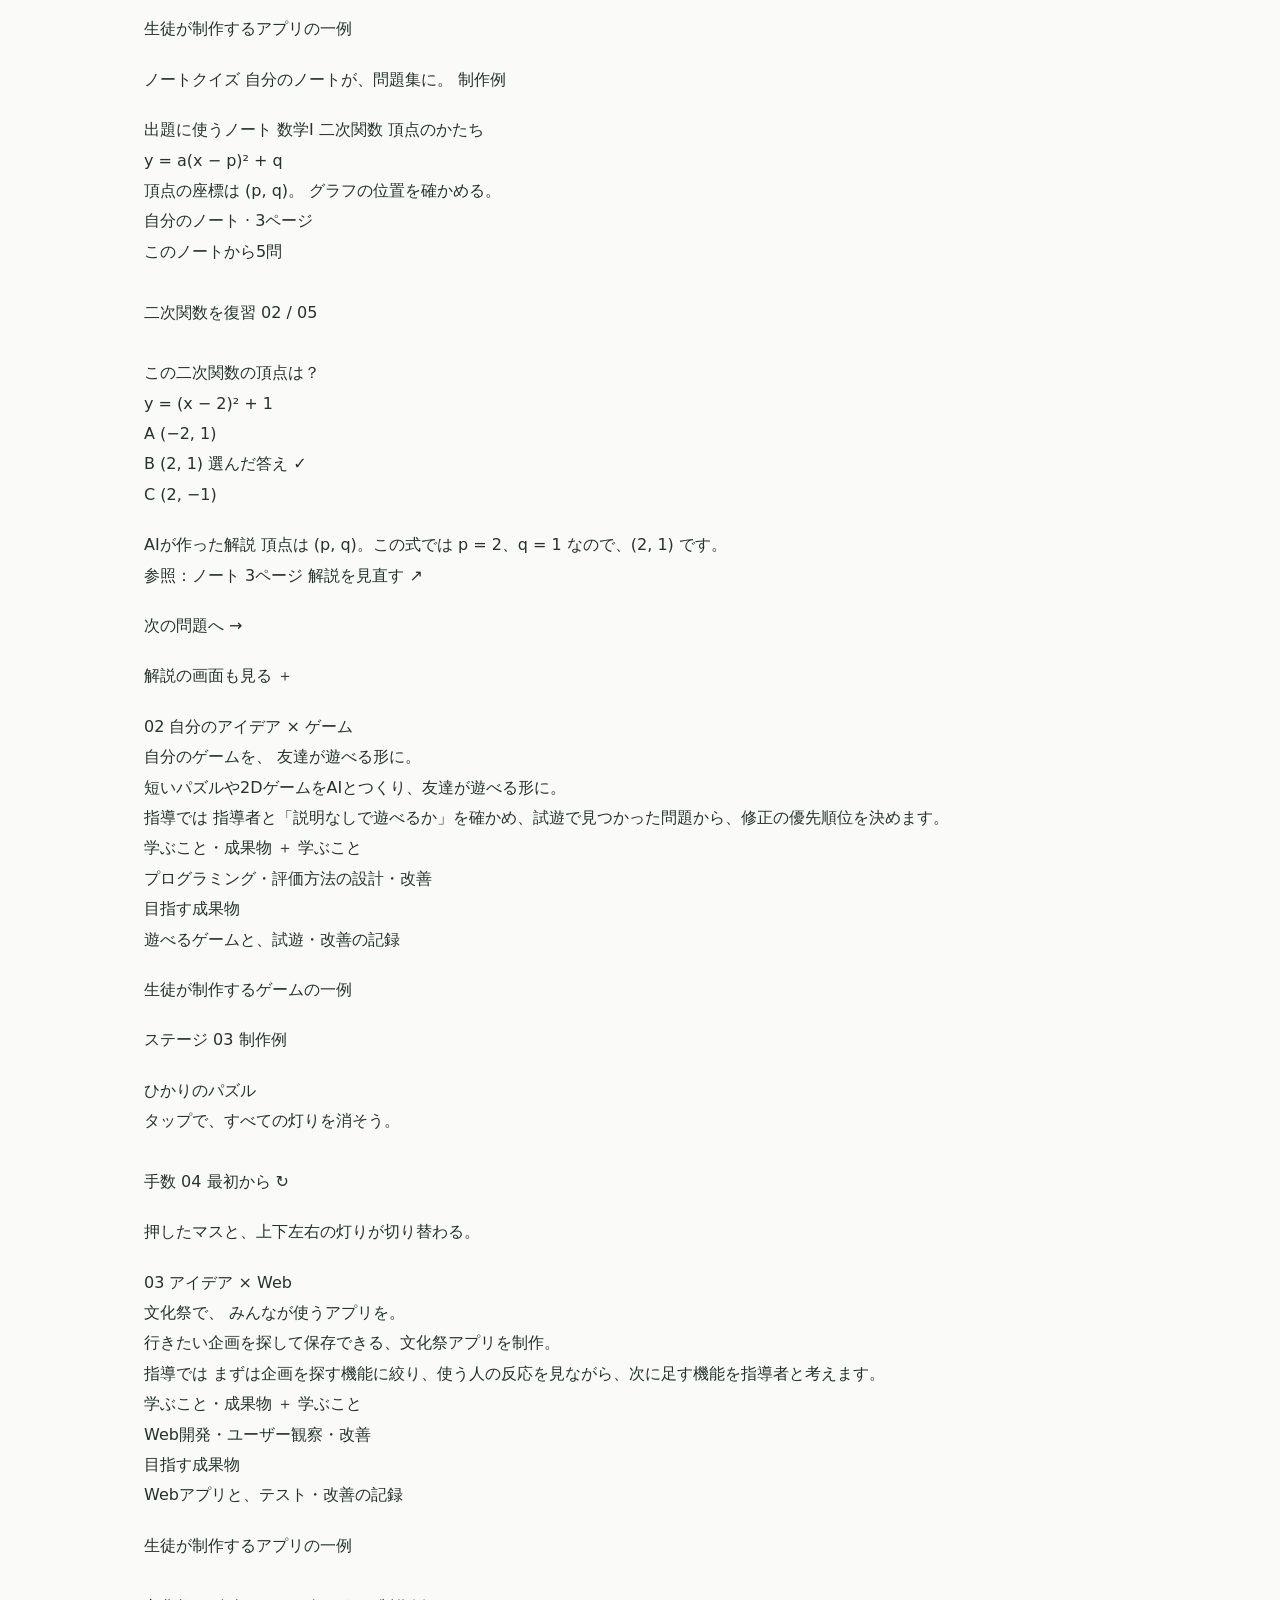
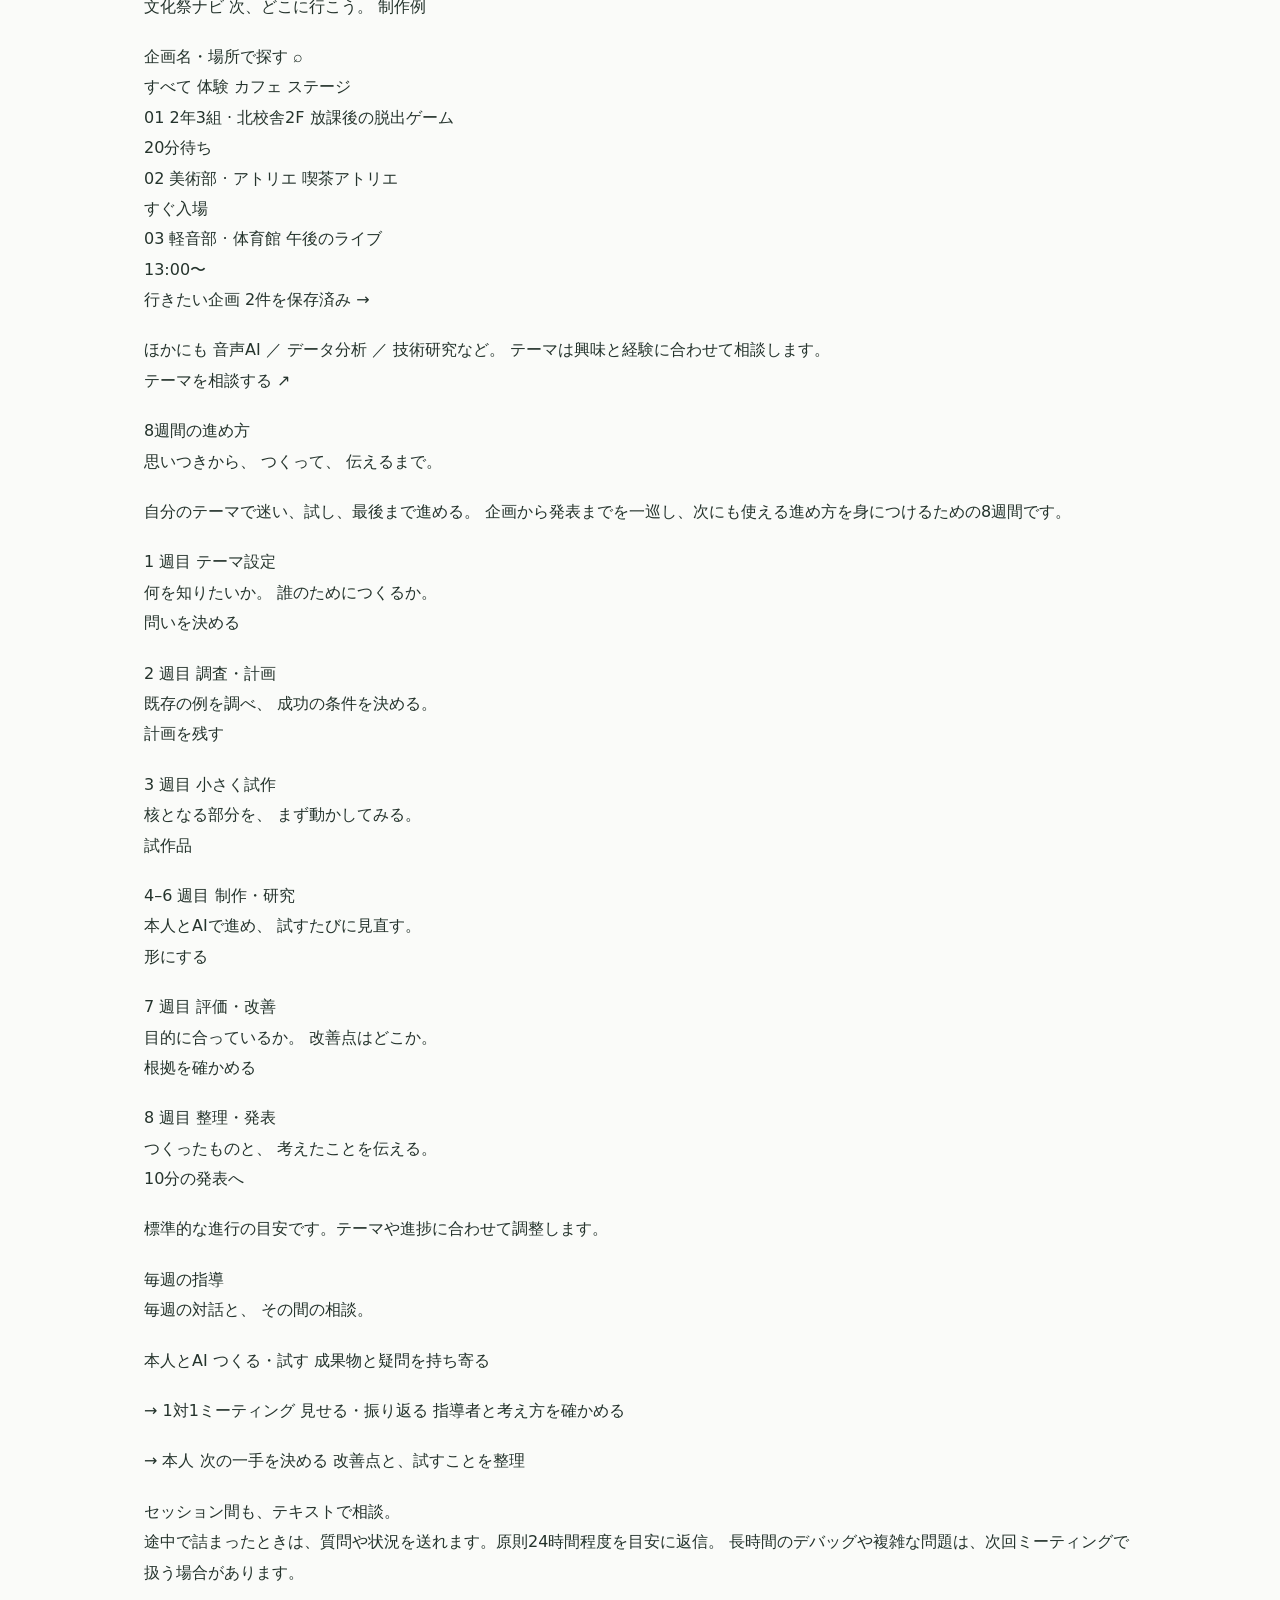
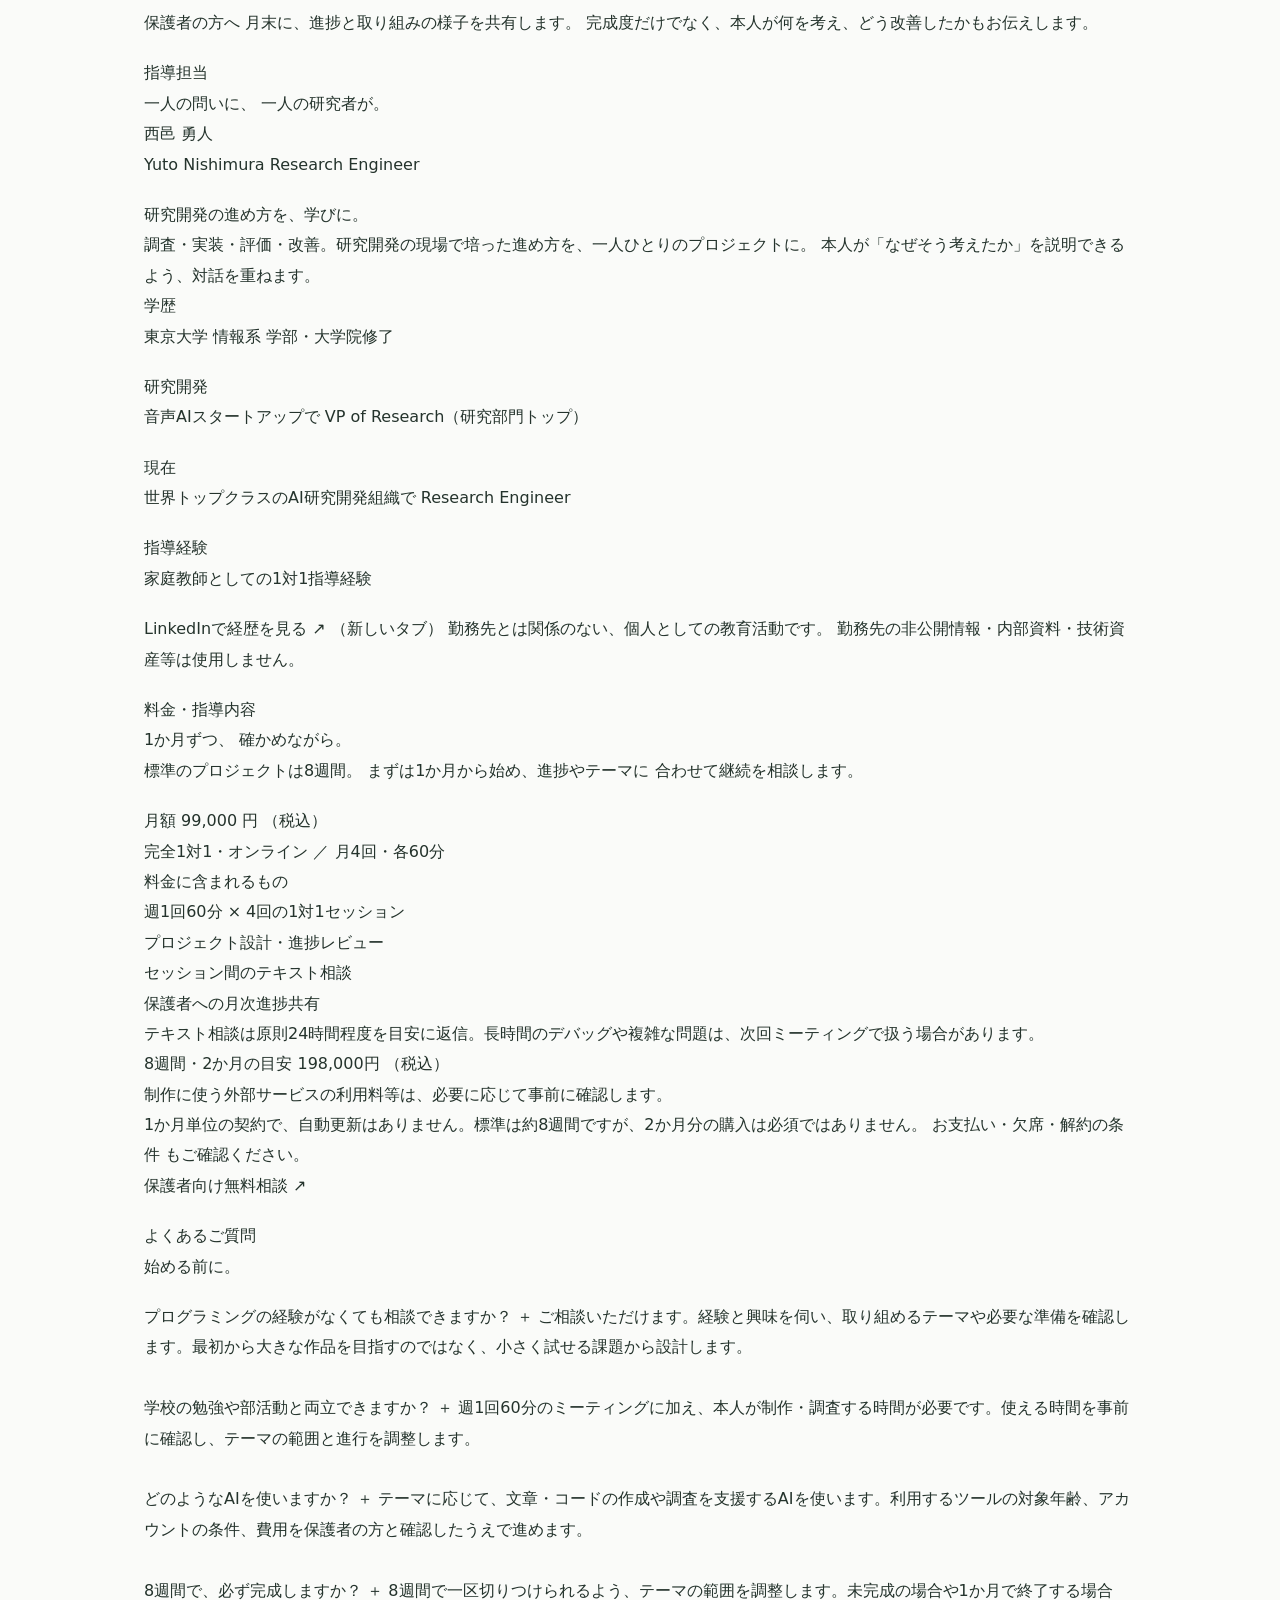
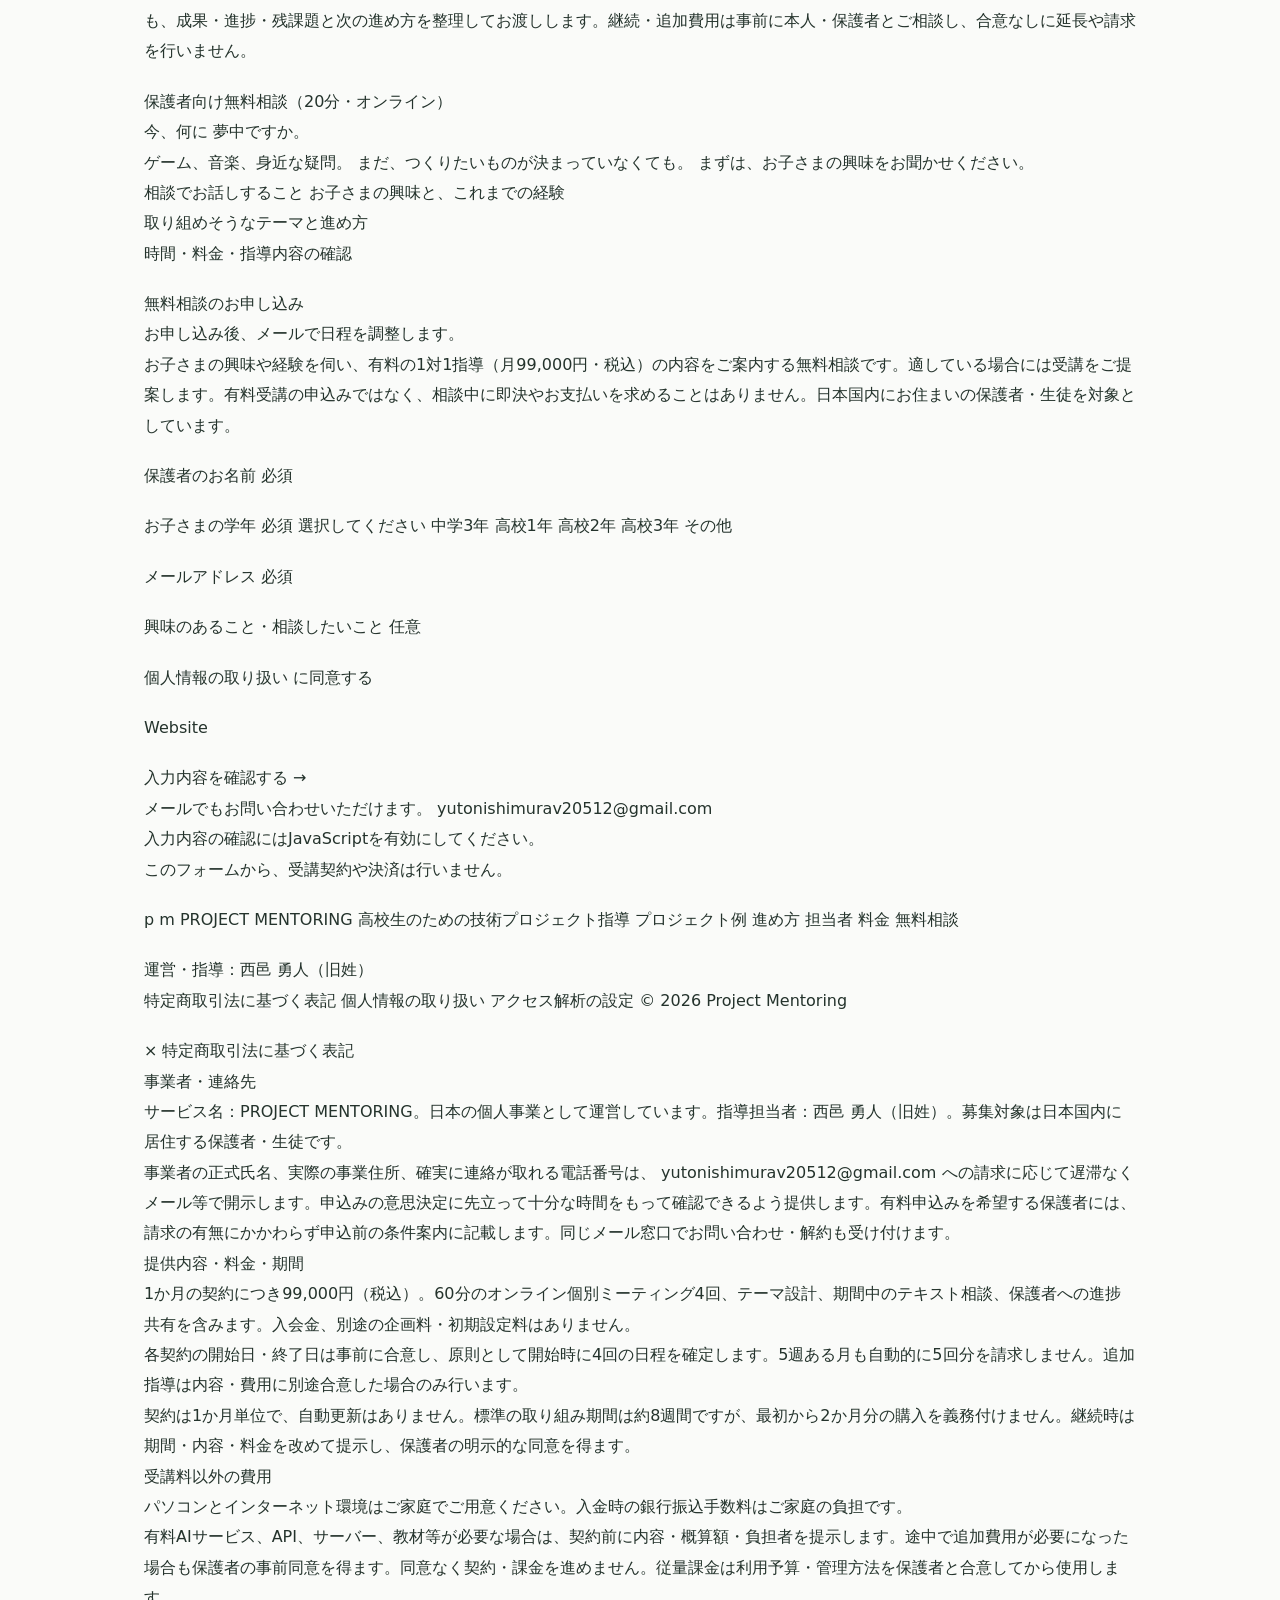
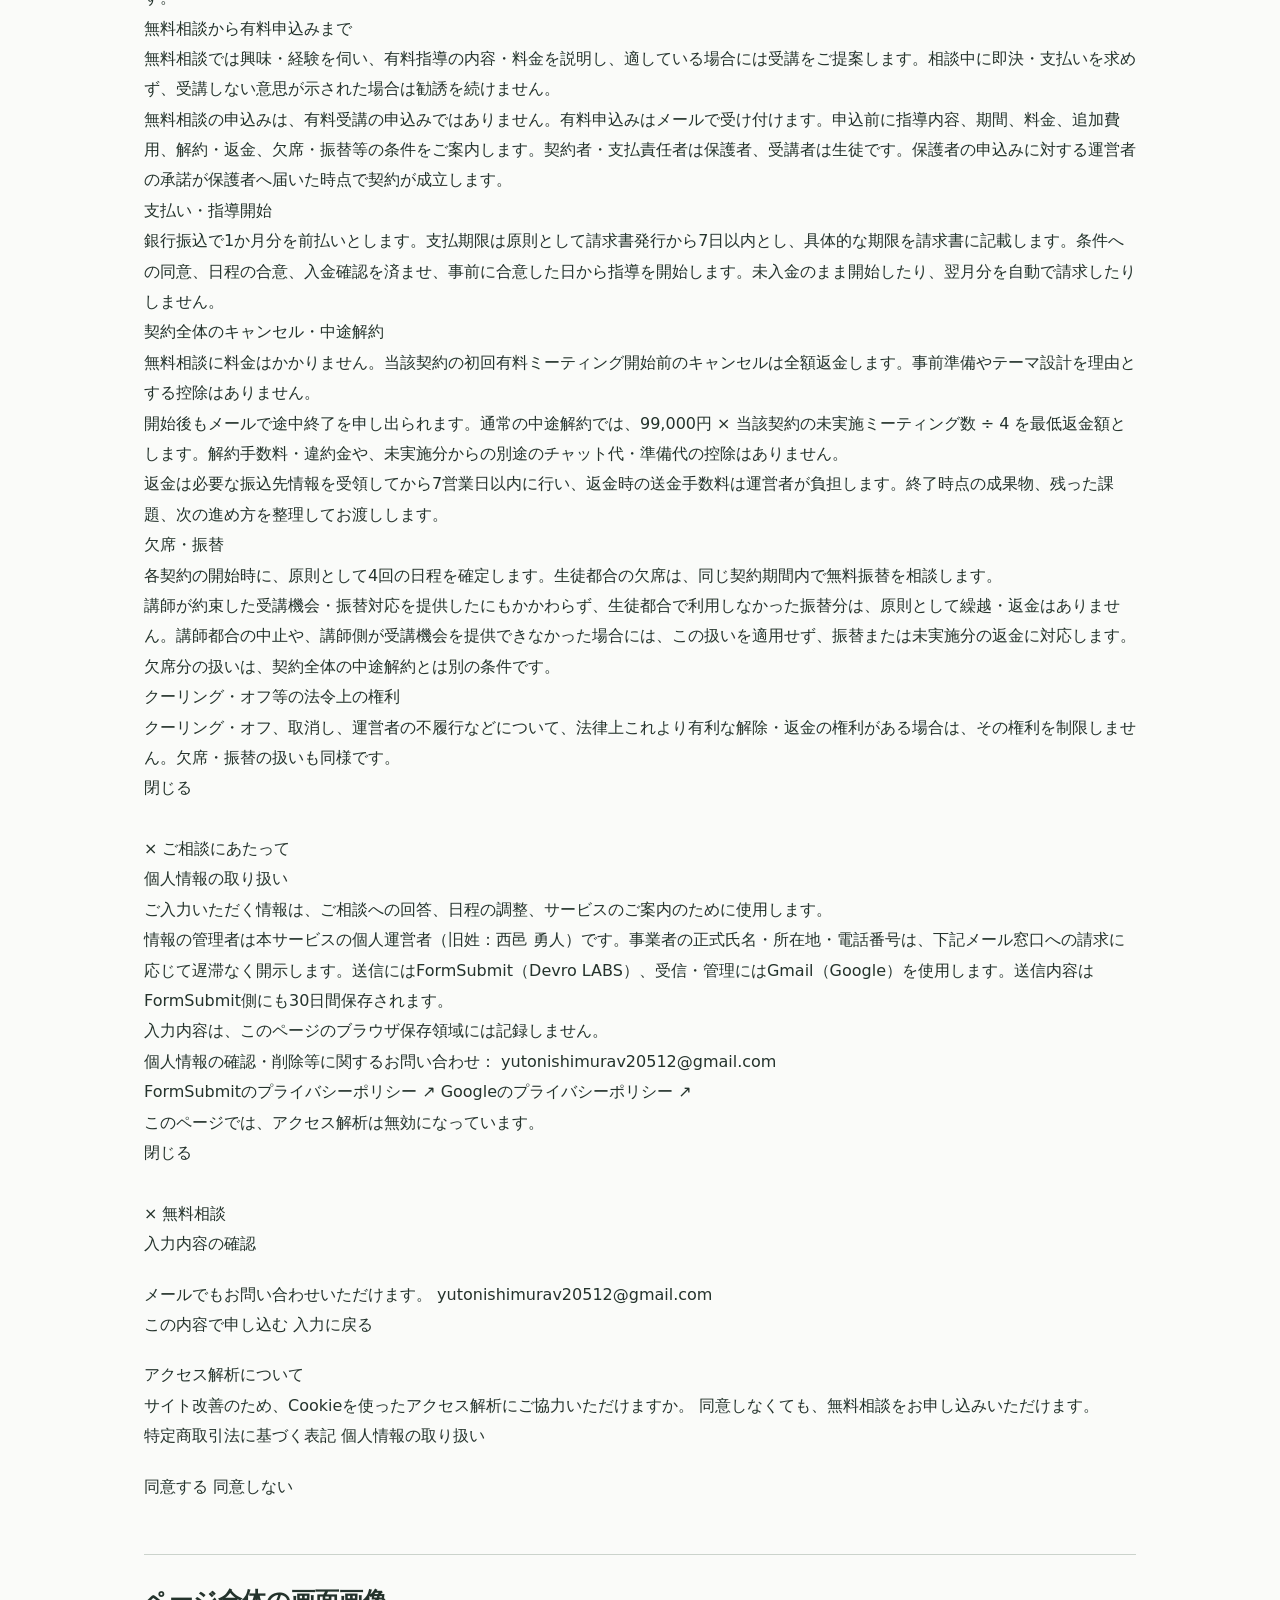
==== commit cfdd0fbf: "Correct existing advertising links to production only" ====
--- a/index.html
+++ b/index.html
@@ -8,7 +8,7 @@
 <p>広告原稿</p>
 <p>個別プログラミング<br>見出し：<br>高校生の技術プロジェクト<br>自分のアプリをつくる<br>現役研究開発者が個別指導<br>興味から始める制作と研究<br>保護者向け無料相談<br>月99,000円の個別指導<br>企画から制作と検証まで<br>期間中のテキスト相談付き<br>オンラインで一対一の指導<br>説明文：<br>高校生の興味を、ひとつの技術プロジェクトへ。現役の研究開発者が1対1で指導。<br>月99,000円（税込）。60分の個別ミーティング4回と期間中のテキスト相談。<br>AIを使って調べ、つくり、確かめる。標準8週間の制作と研究。保護者向け無料相談。<br>オンラインで個別指導。1か月単位で自動更新なし。まずは保護者向けの無料相談へ。</p>
 <p>AIプロジェクト<br>見出し：<br>AIと進める技術プロジェクト<br>高校生向けAI個別指導<br>現役研究開発者が個別指導<br>興味から始める制作と研究<br>保護者向け無料相談<br>月99,000円の個別指導<br>企画から制作と検証まで<br>期間中のテキスト相談付き<br>オンラインで一対一の指導<br>説明文：<br>AIを使いながら、自分でプロジェクトを前に進める。高校生向け1対1の技術指導。<br>月99,000円（税込）。60分の個別ミーティング4回と期間中のテキスト相談。<br>本人の興味からアプリやWebサービスを制作。企画から検証・改善まで取り組みます。<br>AIの答えを確かめ、考え、試す。現役の研究開発者が指導。保護者向け無料相談。</p>
-<p>LP：https://review.project-mentoring.pages.dev/<br>条件表示：https://review.project-mentoring.pages.dev/#terms</p></section><section id="lp"><h2>LP全文（表示文言）</h2><p>レビュー用LPの本文。フォームは送信不可。法的確認が残る候補です。</p>
+<p>LP：https://project-mentoring.com/<br>条件表示：https://project-mentoring.com/#terms</p></section><section id="lp"><h2>LP全文（表示文言）</h2><p>レビュー用LPの本文。フォームは送信不可。法的確認が残る候補です。</p>
 <p>高校生のための1対1プロジェクト指導｜PROJECT MENTORING</p>
 <p>本文へ移動</p>
 <p>p m <br> PROJECT MENTORING 高校生のための技術プロジェクト指導</p>
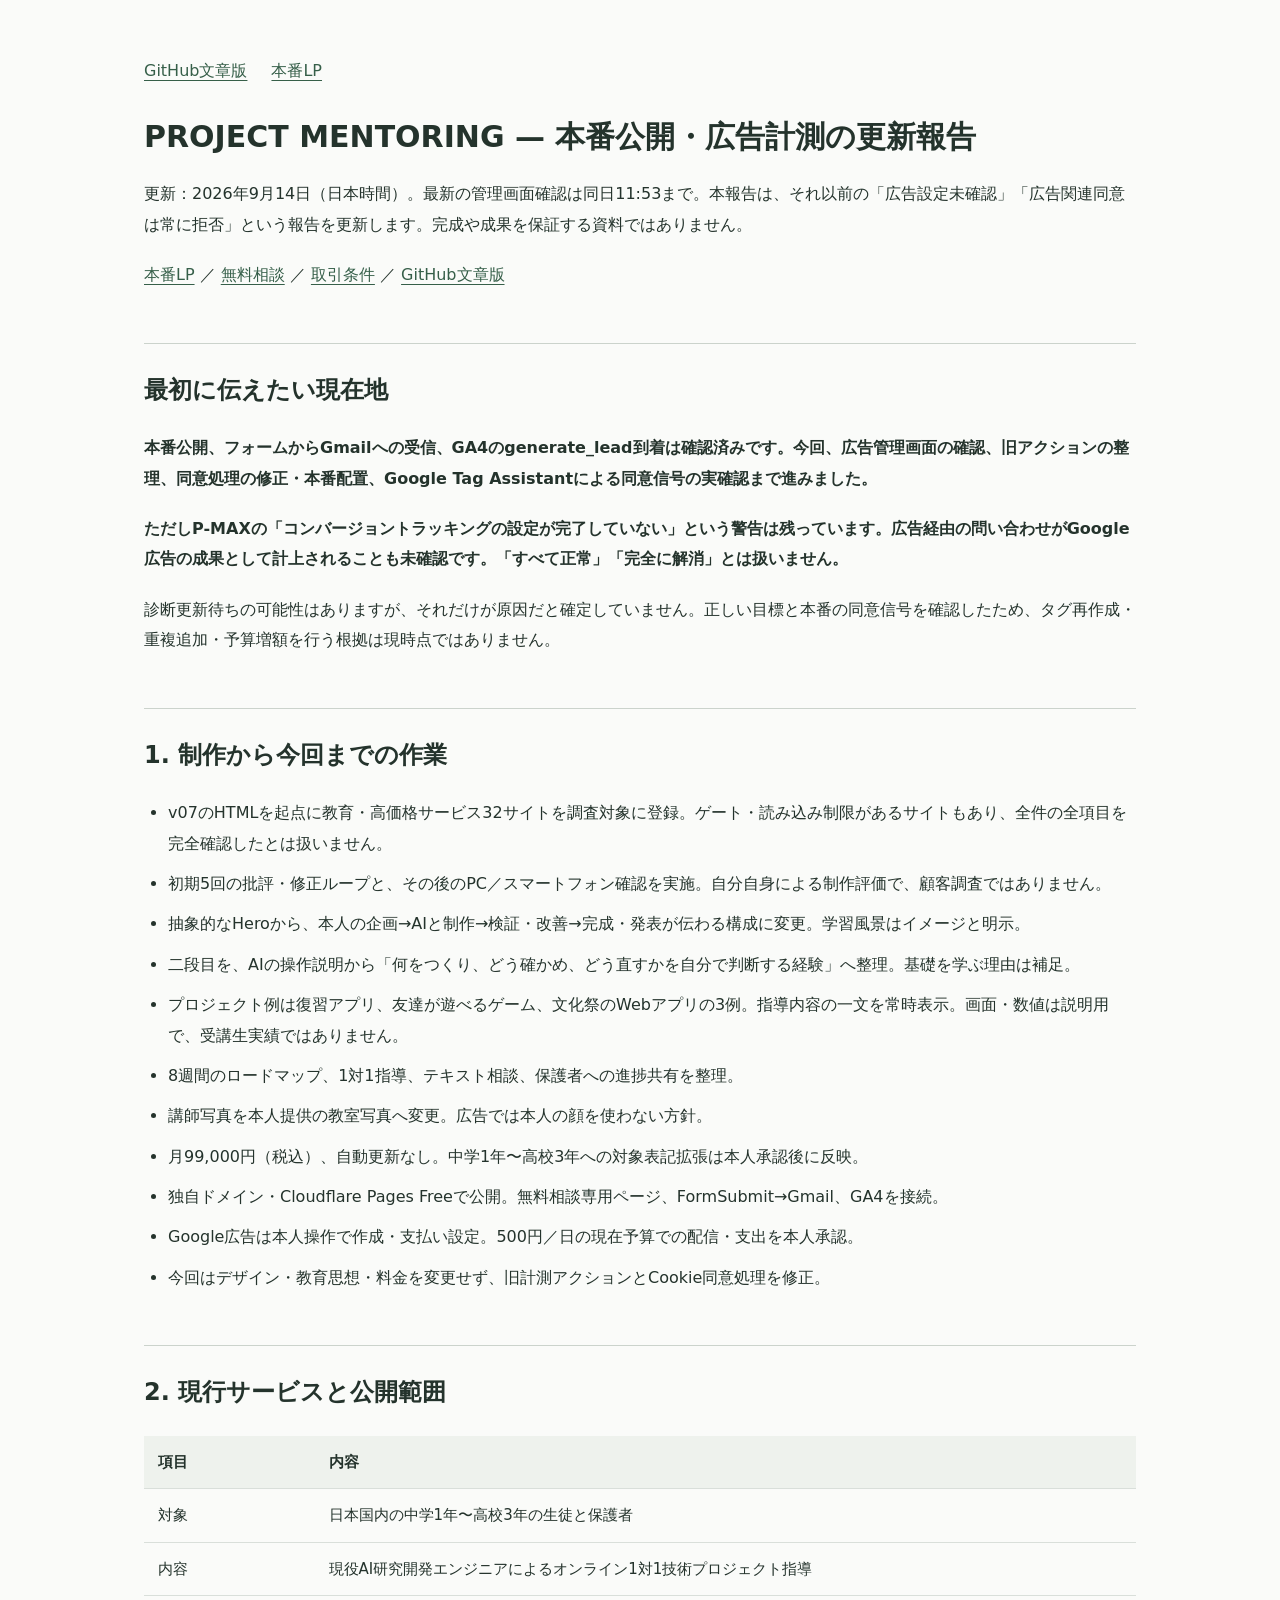
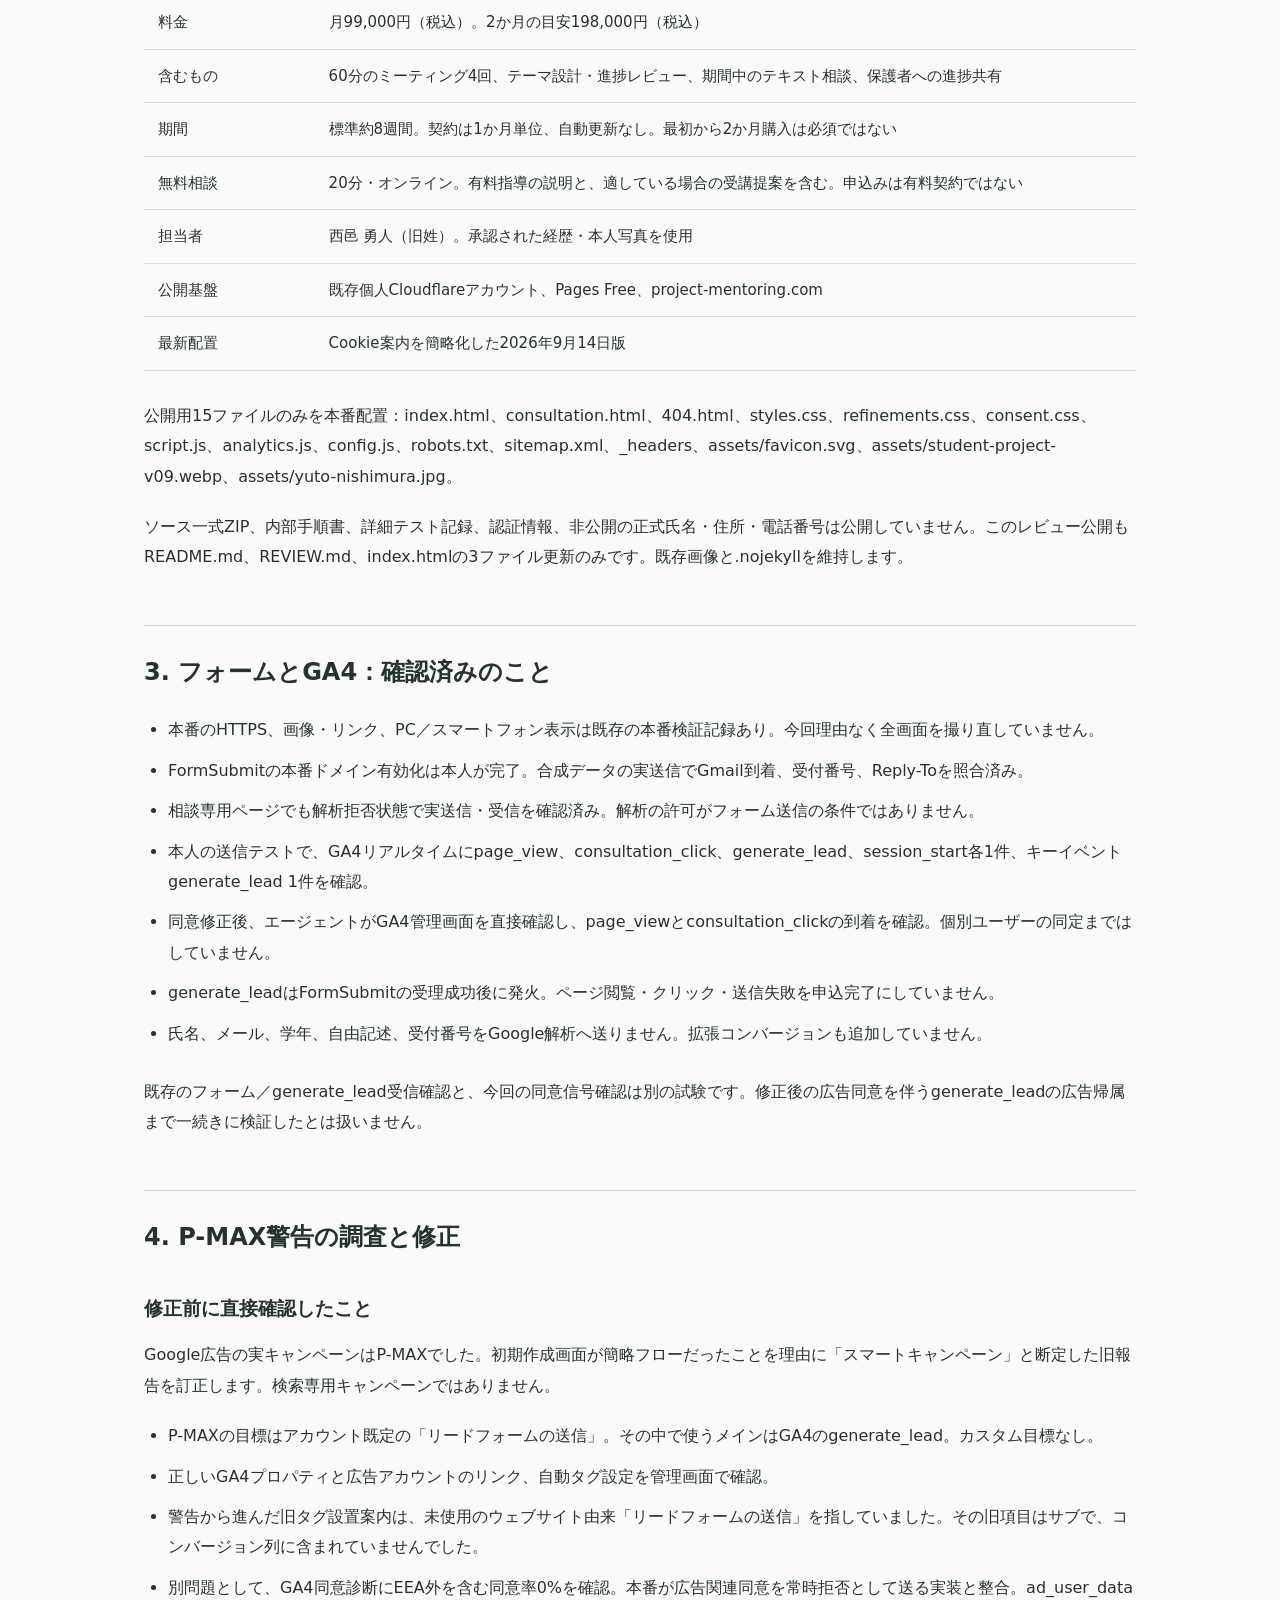
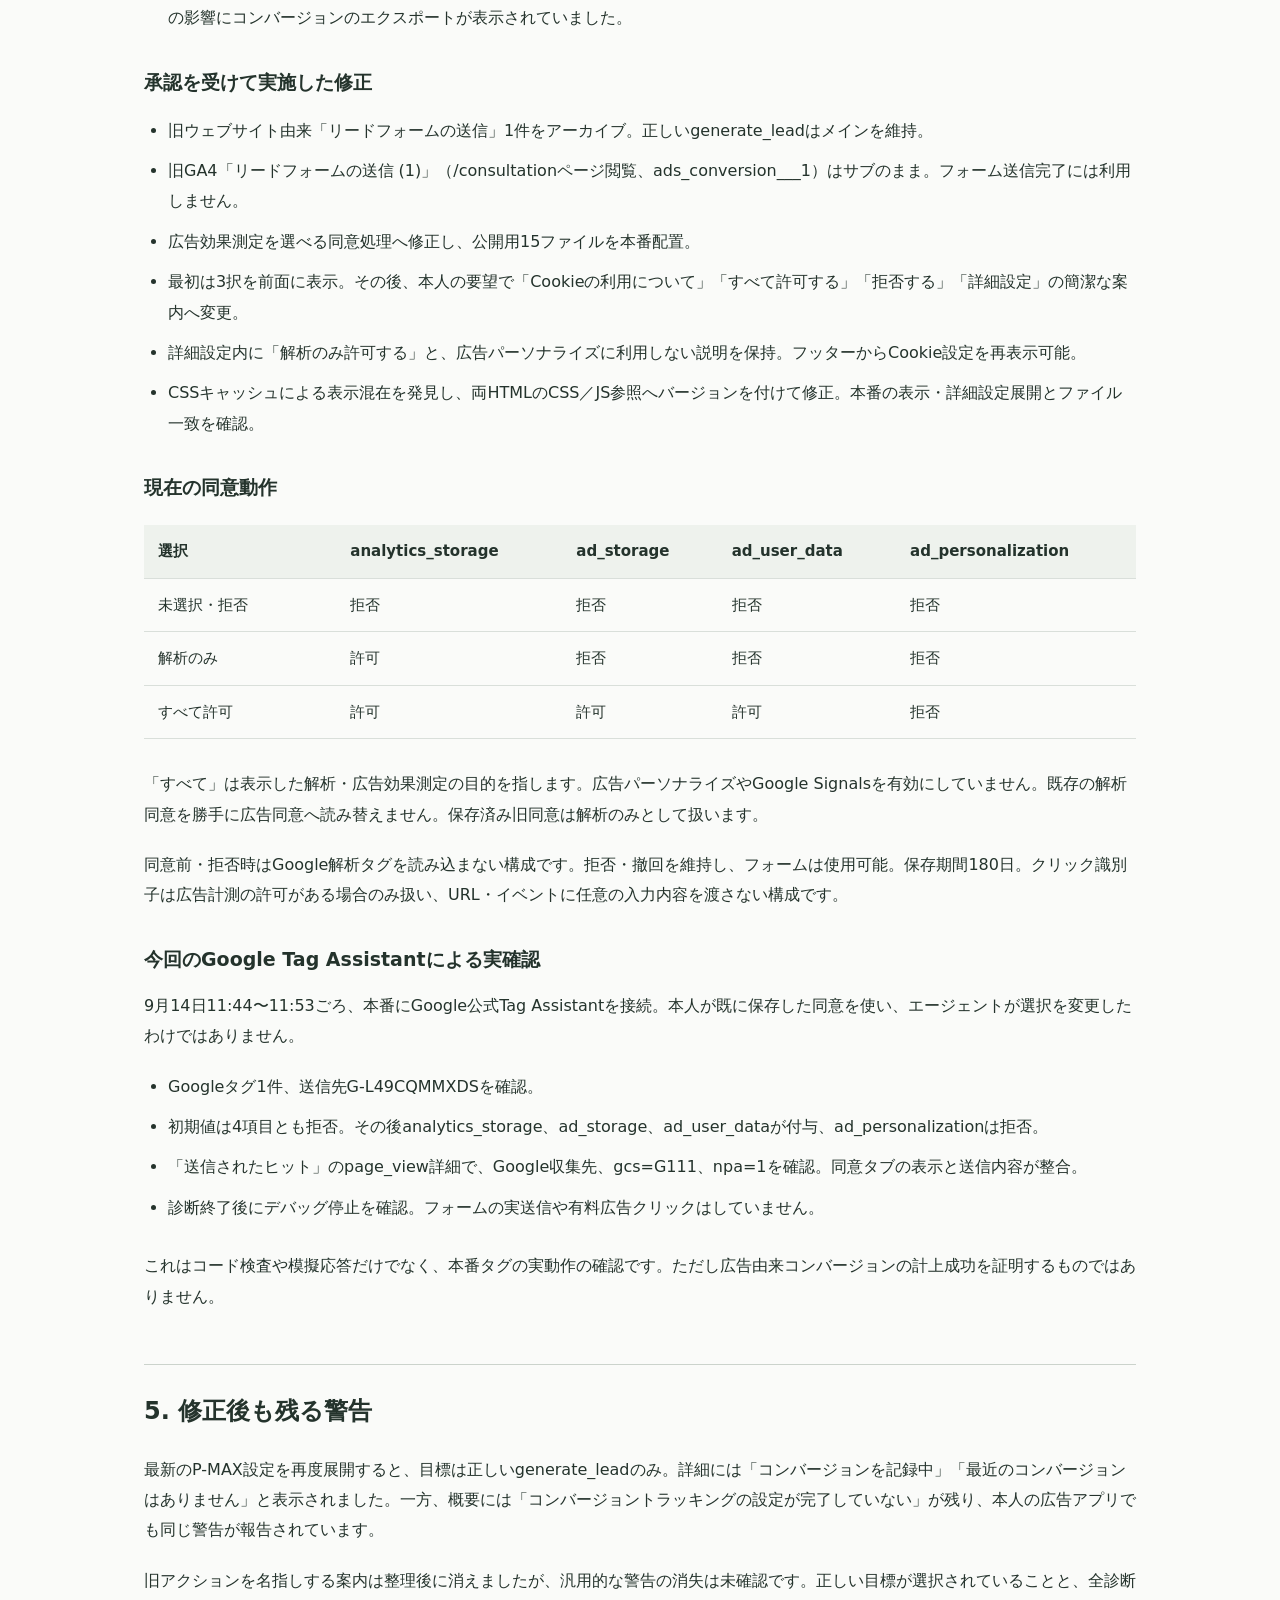
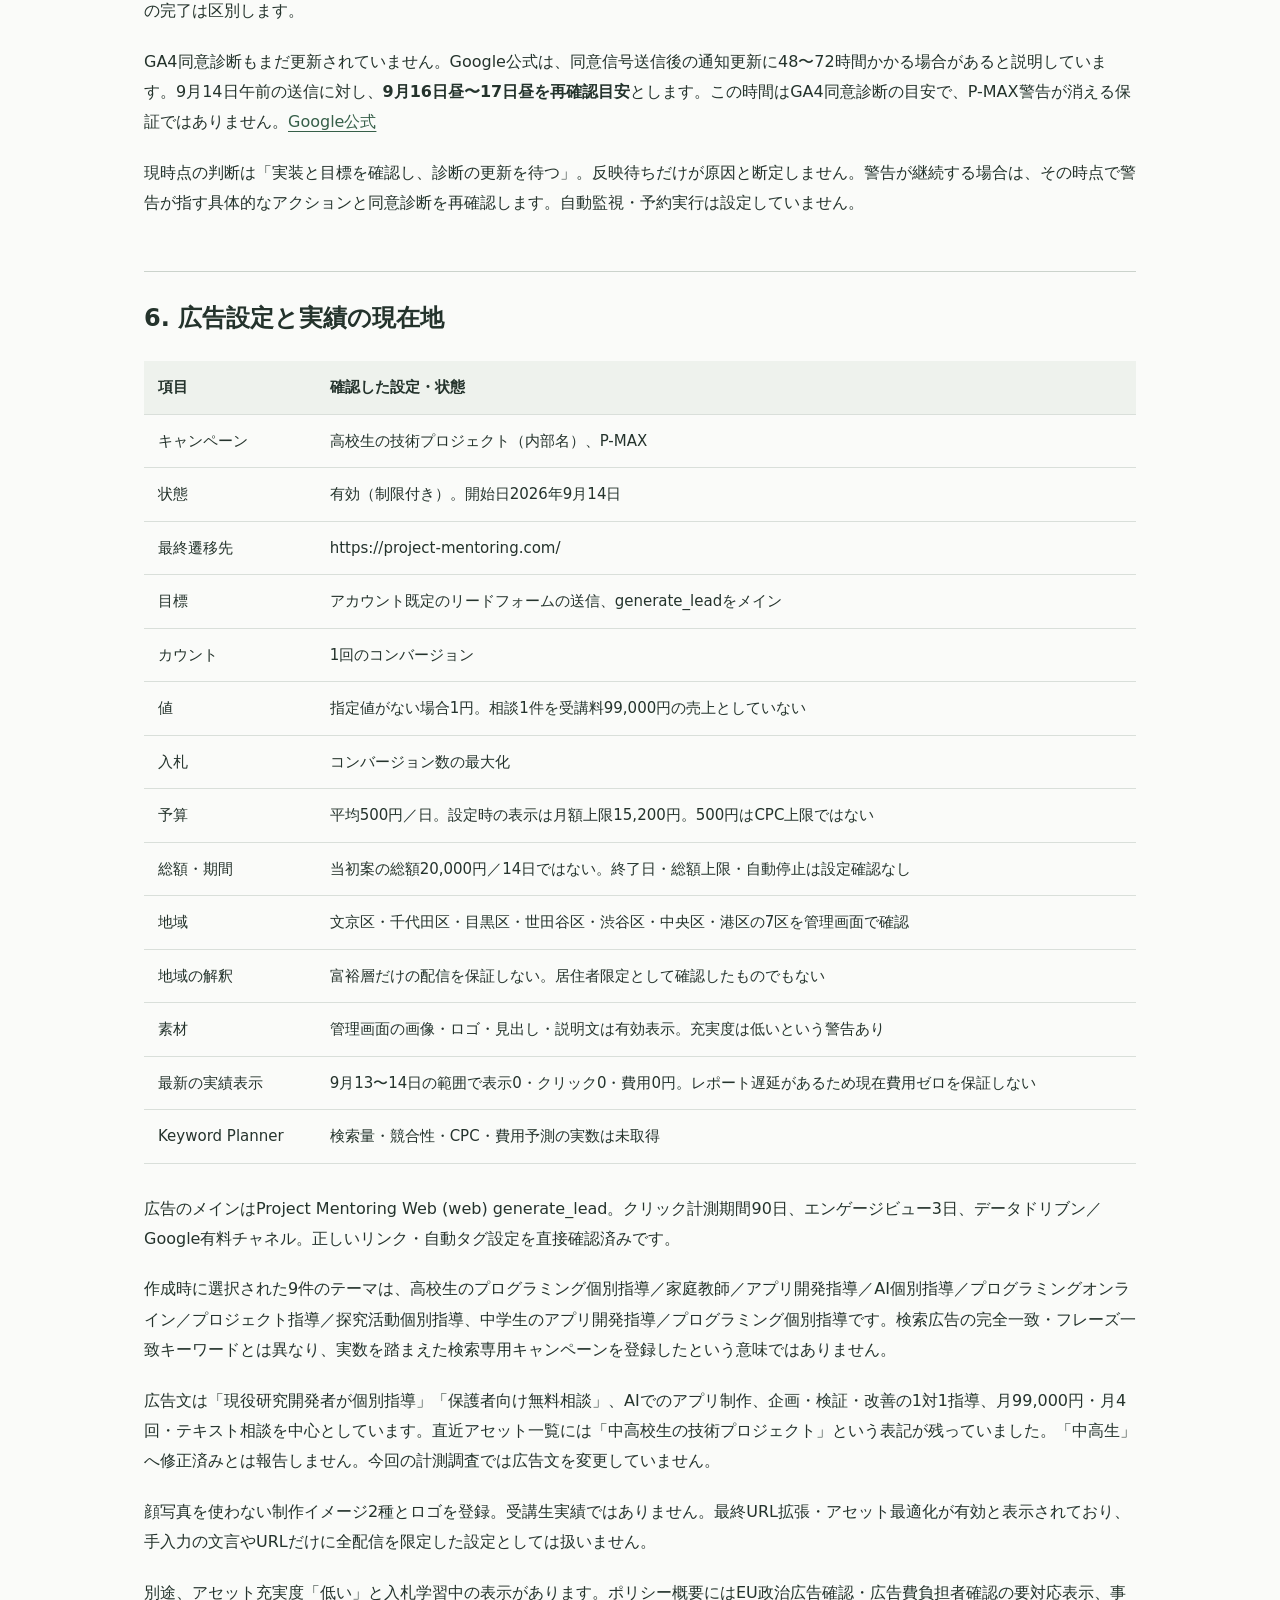
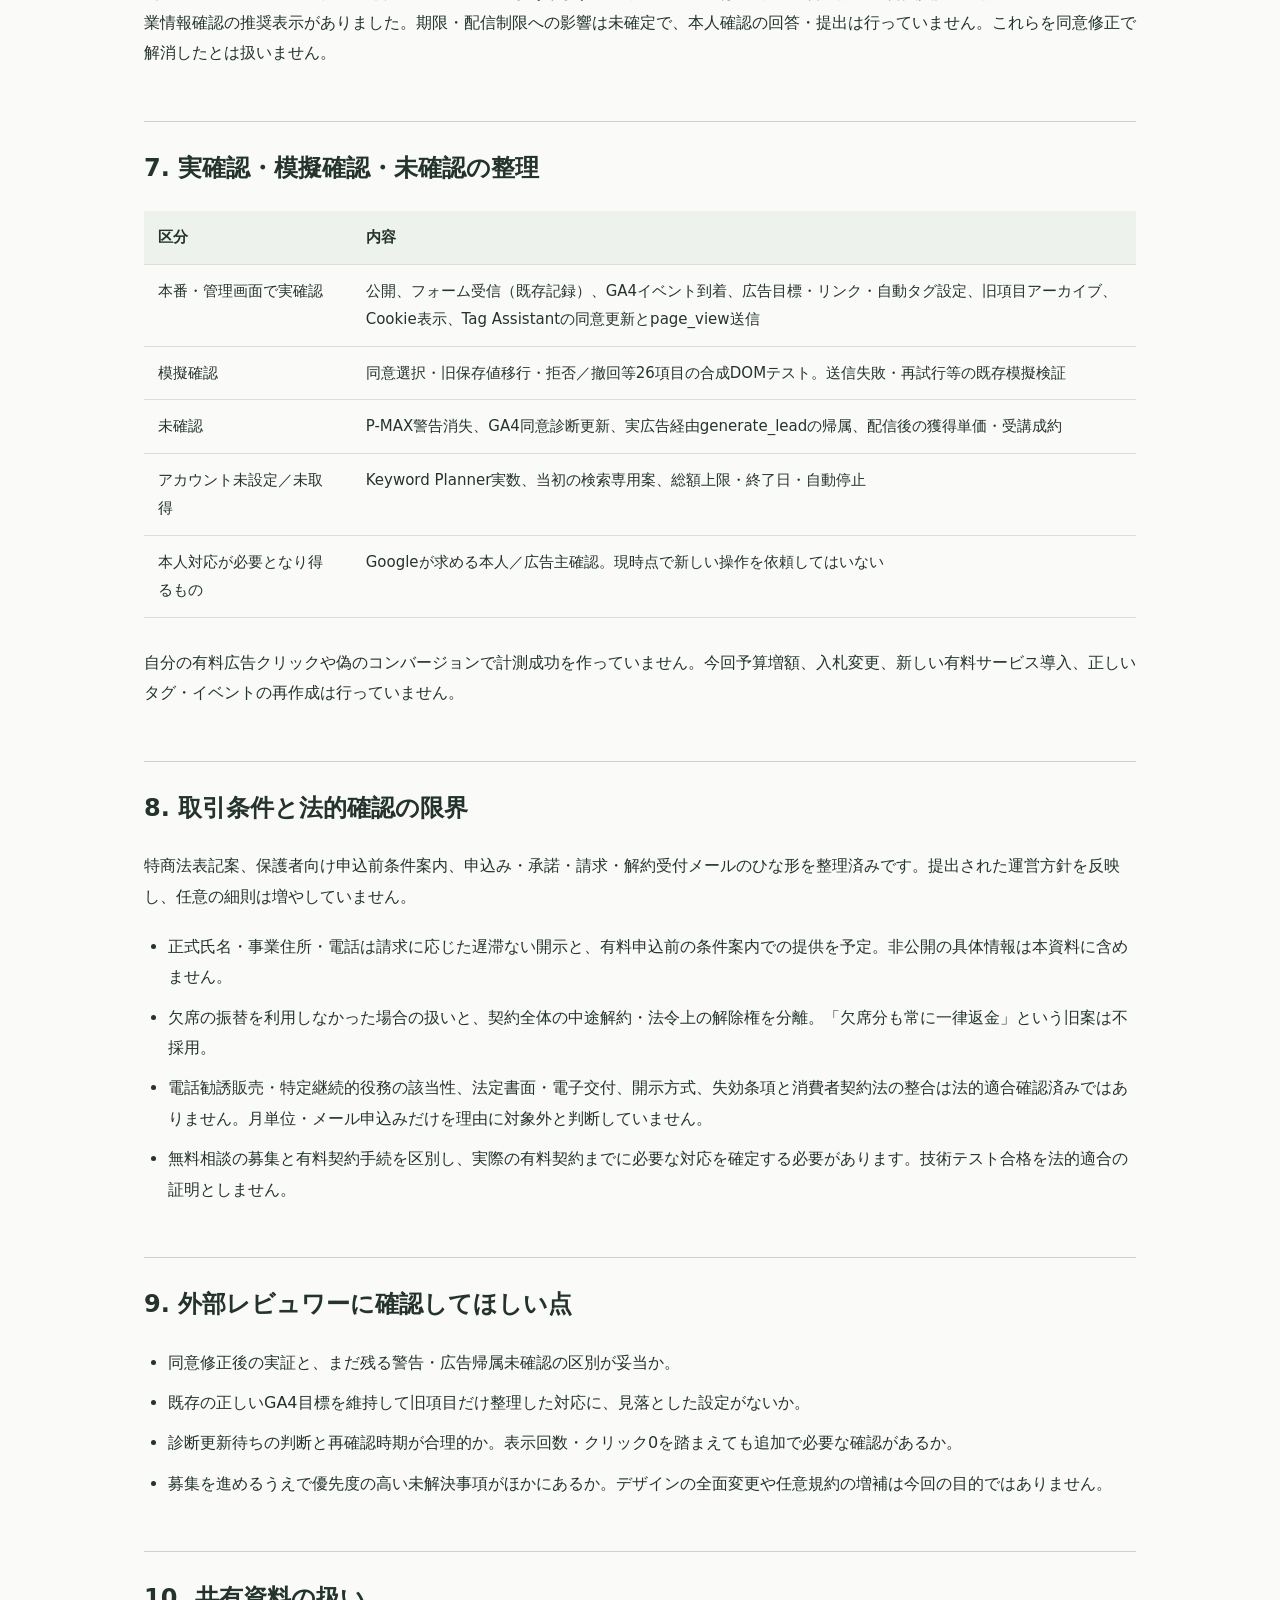
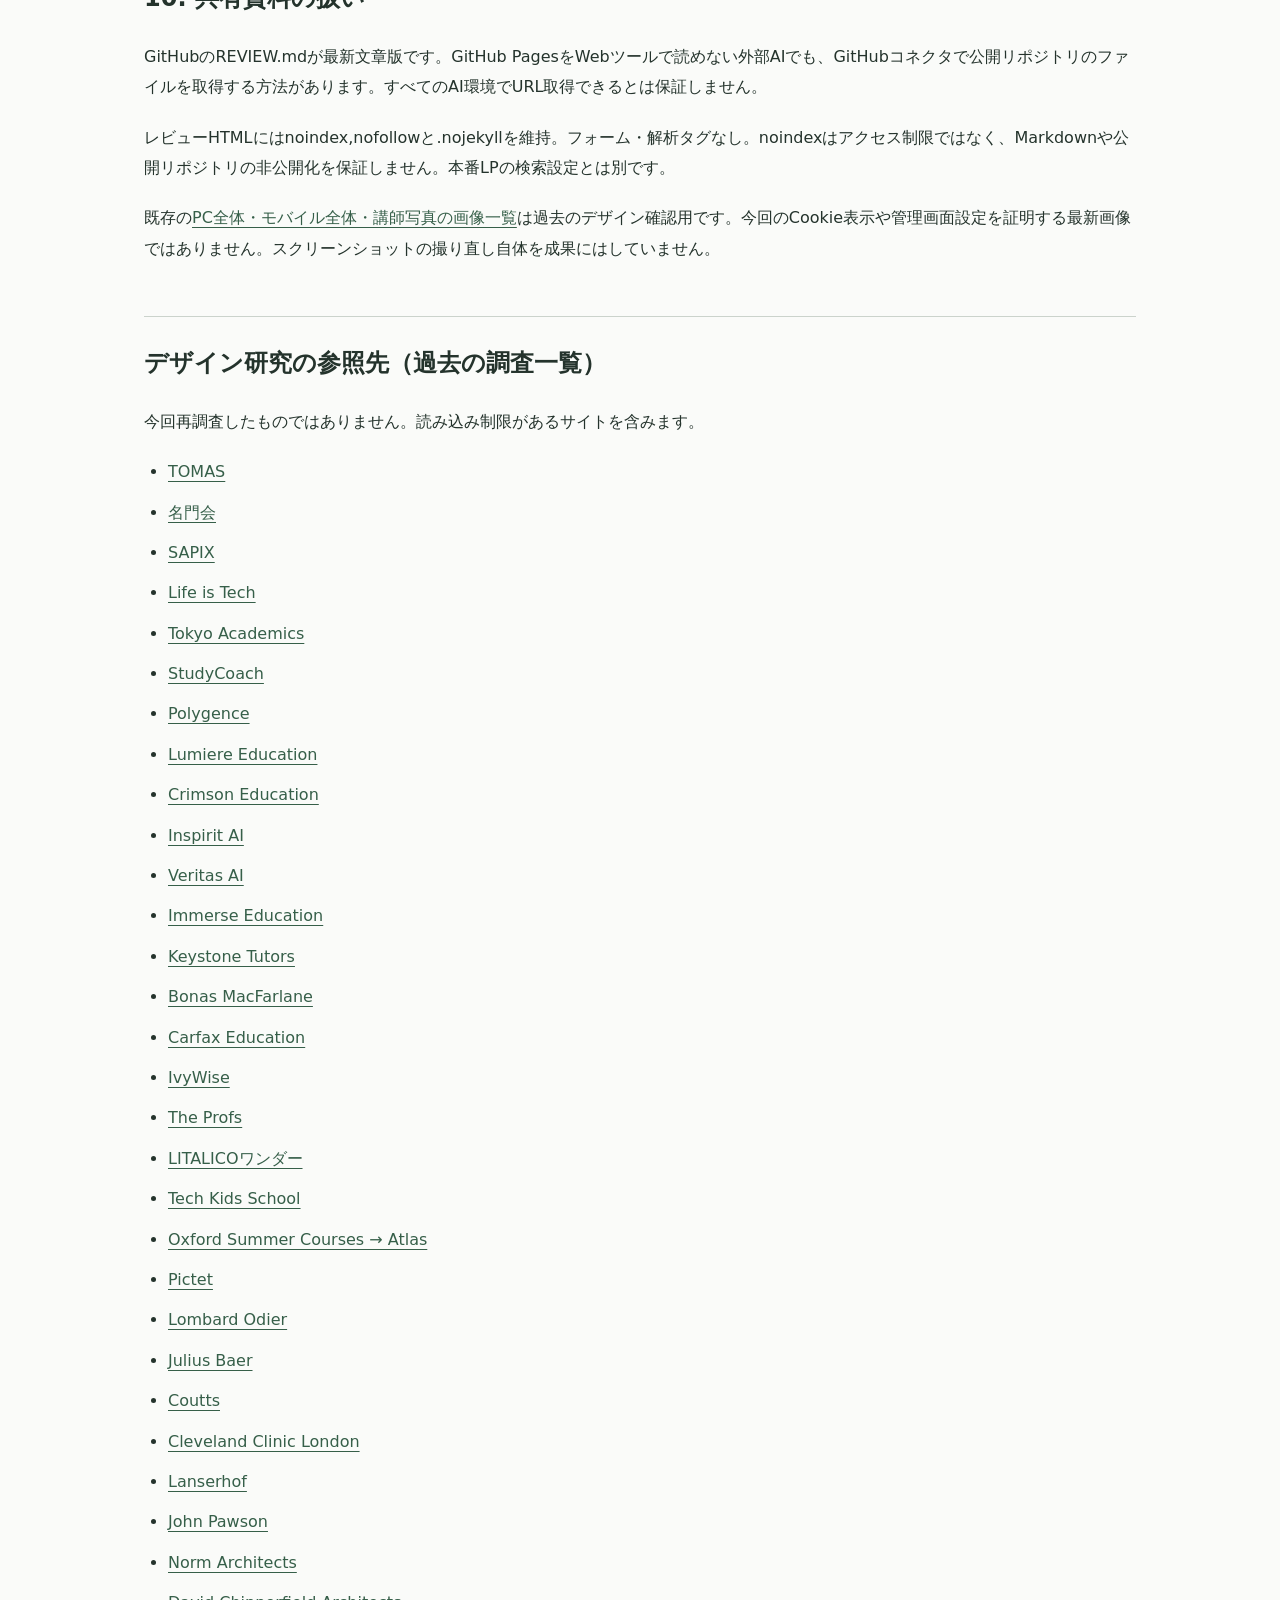
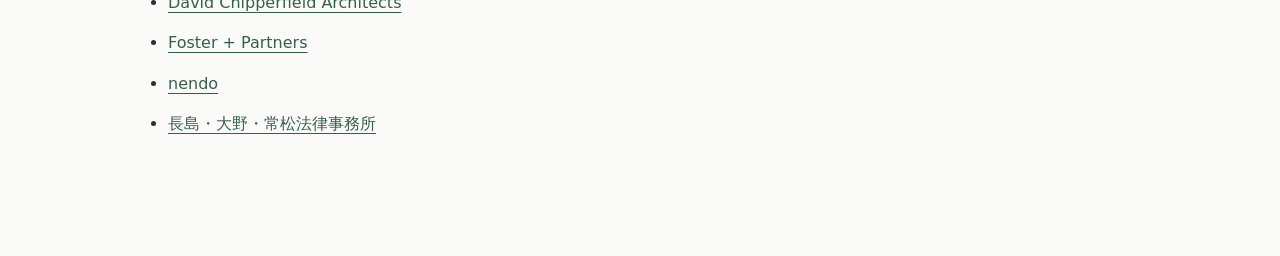
==== commit f668528f: "Update reviewer report with production consent and P-MAX diagnostics" ====
--- a/index.html
+++ b/index.html
@@ -1,91 +1 @@
-<!doctype html><html lang="ja"><head><meta charset="utf-8"><meta name="viewport" content="width=device-width,initial-scale=1"><meta name="robots" content="noindex,nofollow"><title>PROJECT MENTORING｜外部レビュー資料</title><style>
-*{box-sizing:border-box}body{margin:0;color:#24332c;background:#fafbf9;font-family:system-ui,-apple-system,"Segoe UI",sans-serif;line-height:1.9}main{max-width:1040px;margin:auto;padding:48px 24px 88px}h1{font-size:30px;line-height:1.5}h2{margin:52px 0 20px;padding-top:24px;border-top:1px solid #cbd3cc;font-size:24px}a{color:#365f49;text-underline-offset:4px}p{margin:0 0 20px}nav{display:flex;flex-wrap:wrap;gap:12px 24px;margin:24px 0}img{display:block;width:100%;height:auto;margin:20px 0}.photo{max-width:640px}.mobile{max-width:390px}.note{padding:18px 22px;border-left:3px solid #9b7253;background:#f3eee8}.label{font-size:14px;color:#59695f}
-</style></head><body><main><p class="label">2026年9月13日更新</p><h1>PROJECT MENTORING<br>外部レビュー資料</h1><p>v14・月99,000円（税込）の公開候補です。講師写真を今回提供の写真へ差し替えています。LP全文、取引条件の表示案、広告案、PC・スマートフォンの画面画像を収録しています。</p><p class="note">レビュー専用です。<a href="https://project-mentoring.com/">本番LP</a>は公開・フォーム受信確認済み。こちらのレビュー版ではフォームと解析を停止しています。広告配信は未実施。法的適合を確認済みとする資料ではありません。</p><nav><a href="#status">変更・確認状況・広告案</a><a href="#lp">LP全文</a><a href="#screens">画面画像</a><a href="https://review.project-mentoring.pages.dev/">LPのブラウザ表示</a><a href="REVIEW.md">文章版</a></nav><section><h2>今回の講師写真</h2><img class="photo" src="images/mentor.jpg" alt="今回提供された講師写真"><h2>担当者セクション</h2><p>PC表示</p><img src="images/desktop-mentor.png" alt="PCの担当者セクション"><p>スマートフォン表示</p><img class="mobile" src="images/mobile-mentor.png" alt="スマートフォンの担当者セクション"></section><section id="status"><h2>変更・確認状況・広告案</h2><p>PROJECT MENTORING｜公開・集客準備のレビュー<br>更新日：2026-09-13<br>対象：v14のデザイン・教育思想・月99,000円を維持した公開候補。<br>本番LPは公開済み。この共有ページはレビュー専用で、フォーム送信とアクセス解析を停止しています。広告配信は未実施です。</p>
-<p>今回の反映<br>・講師写真を、ご本人から提供された教室での写真へ差し替え。<br>・無料相談で有料指導の内容・料金を案内し、適している場合には受講提案を行うことを明記。<br>・無料相談と有料申込みを区別。<br>・1か月契約、自動更新なし、支払・解約・返金・欠席の提出済み方針を条件表示へ反映。<br>・欠席による未利用振替と、契約全体の中途解約・法令上の権利を別条項として整理。</p>
-<p>確認状況（2026年9月13日・本番配置後）<br>・本番で実確認：本番URLのHTTPS表示、PC／スマートフォン、画像・ページ内リンクを確認。公開用14ファイルを配置し、内部資料の代表URLは404。FormSubmitを本番ドメインで有効化し、本人管理Gmailへの合成テストで受信・受付番号・Reply-Toを照合。<br>・本番で実確認：計測同意後のpage_view、consultation_click、generate_leadの実通信とGoogle収集先のHTTP 204応答。拒否時はGoogleへの通信なし、拒否設定の保持を確認。GA4管理画面への反映は本人確認待ちで、通信成功と混同しない。<br>・模擬確認：本番配信コードで解析を遮断し、フォーム送信先だけ模擬応答に置き換えて受付完了まで確認。解析拒否時も同様。模擬応答を実受信として数えない。<br>・アカウント未設定：広告はローカル下書きのまま。広告アカウントへの登録とKeyword Planner実数取得は未完了。広告配信・支出なし。<br>・レビュー検索除外：.nojekyllを追加済み。公開HTMLはindex.htmlのみでnoindex,nofollow。REVIEW.htmlは生成されない。Markdownとリポジトリは公開情報のまま。</p><p>法的確認の扱い<br>・本番サイトは無料相談の受付を開始。有料申込み前の事業者情報開示を含む、合意済みの表示・運用を維持。<br>・欠席条項の個別有効性、電話勧誘販売・特定継続的役務の該当性、必要な法定書面・電子交付手続は適法確認済みとしない。技術検証を法的適合の確認とは扱わない。</p>
-<p>広告案<br>検索キャンペーン1件、広告グループ2件、初期キーワード6件。<br>対象地域：東京・神奈川に居住または常時滞在するユーザー。日本語。<br>総額20,000円（税等別）・14日・上限CPC500円は未承認の仮説。配信日付は未設定。<br>検索パートナー・ディスプレイ・AI Max・自動拡張はオフの案。<br>主要コンバージョンはgenerate_leadだけ、カウント1回、金額なし。<br>検索量・競合性・推定CPCはKeyword Planner未取得。500円は市場単価の推計ではない。<br>停止状態を指定したローカル下書きであり、広告アカウントに登録済みではない。配信・支出なし。</p>
-<p>キーワード<br>高校生 プログラミング 個別指導 / Phrase<br>高校生 アプリ開発 指導 / Phrase<br>高校生 プログラミング 家庭教師 / Exact<br>高校生 AI 個別指導 / Phrase<br>高校生 AI アプリ開発 / Exact<br>高校生 Webサービス 開発 指導 / Exact</p>
-<p>広告原稿</p>
-<p>個別プログラミング<br>見出し：<br>高校生の技術プロジェクト<br>自分のアプリをつくる<br>現役研究開発者が個別指導<br>興味から始める制作と研究<br>保護者向け無料相談<br>月99,000円の個別指導<br>企画から制作と検証まで<br>期間中のテキスト相談付き<br>オンラインで一対一の指導<br>説明文：<br>高校生の興味を、ひとつの技術プロジェクトへ。現役の研究開発者が1対1で指導。<br>月99,000円（税込）。60分の個別ミーティング4回と期間中のテキスト相談。<br>AIを使って調べ、つくり、確かめる。標準8週間の制作と研究。保護者向け無料相談。<br>オンラインで個別指導。1か月単位で自動更新なし。まずは保護者向けの無料相談へ。</p>
-<p>AIプロジェクト<br>見出し：<br>AIと進める技術プロジェクト<br>高校生向けAI個別指導<br>現役研究開発者が個別指導<br>興味から始める制作と研究<br>保護者向け無料相談<br>月99,000円の個別指導<br>企画から制作と検証まで<br>期間中のテキスト相談付き<br>オンラインで一対一の指導<br>説明文：<br>AIを使いながら、自分でプロジェクトを前に進める。高校生向け1対1の技術指導。<br>月99,000円（税込）。60分の個別ミーティング4回と期間中のテキスト相談。<br>本人の興味からアプリやWebサービスを制作。企画から検証・改善まで取り組みます。<br>AIの答えを確かめ、考え、試す。現役の研究開発者が指導。保護者向け無料相談。</p>
-<p>LP：https://project-mentoring.com/<br>条件表示：https://project-mentoring.com/#terms</p></section><section id="lp"><h2>LP全文（表示文言）</h2><p>レビュー用LPの本文。フォームは送信不可。法的確認が残る候補です。</p>
-<p>高校生のための1対1プロジェクト指導｜PROJECT MENTORING</p>
-<p>本文へ移動</p>
-<p>p m <br> PROJECT MENTORING 高校生のための技術プロジェクト指導</p>
-<p>指導の考え方 プロジェクト例 担当者 料金 <br> <br> 無料相談 ↗</p>
-<p>指導の考え方 プロジェクト例 8週間の進め方 担当者 料金 無料相談 <br> <br> レビュー用・募集開始前の確認ページです。フォームは送信されません。 変更内容・広告案を見る</p>
-<p>AIが身近な今、子どもに何を学ばせるか。</p>
-<p>AIとつくる。 自分で、やり切る。</p>
-<p>高校生のための、 1対1技術プロジェクト指導。</p>
-<p>現役のAI研究開発エンジニアと、 一つのアプリや研究に取り組む8週間。</p>
-<p>保護者向け無料相談 ↗ 制作例を見る ↓</p>
-<p>20分・オンライン／日程はメールで調整<br> 完全1対1・オンライン ／ 月額99,000円 （税込）</p>
-<p>学習風景はイメージ</p>
-<p>例えば、こんな8週間。 「自分のノートを、復習クイズに」から。 <br> 01 本人が企画 <br> 02 AIと制作 <br> 03 検証・改善 <br> 04 完成・発表 <br> <br> 毎週の1対1指導 「なぜ動かない？」「これで正しい？」を一緒に考える。</p>
-<p>指導担当 西邑 勇人 <br> 東京大学 情報系 学部・大学院修了 ｜ 現役 Research Engineer <br> プロフィール ↓</p>
-<p>AI時代の、お子さまの学びに<br> AIを使って、 やりたいことを形に。</p>
-<p>AIは使いこなしてほしい。 でも、自分で考える力も育ってほしい。 そのために大切なのは、 何をつくり、どう確かめ、どう直すかを、自分で判断する経験 です。</p>
-<p>一つの制作・研究で、 プロジェクトの進め方を学ぶ。<br> 現役の研究開発エンジニアが、1対1で伴走。</p>
-<p>01 企画する<br> 何を目指すか決め、 作業を小さく分ける。</p>
-<p>02 AIとつくる<br> 自分で考える部分と、 AIに任せる部分を選ぶ。</p>
-<p>03 確かめる<br> 動いただけで終わらず、 正しさや使いやすさを見る。</p>
-<p>04 改善する<br> 原因を考え、 次に試すことを決める。</p>
-<p>「つくりたい」を、 次に学ぶ理由へ。 <br> 判断を支えるのは、読む・考える・理解する基礎力。 「コードが読めれば、ここを直せるのに」。そんな壁に出会ったら、何を学べば次へ進めるかまで、一緒に整理します。</p>
-<p>プロジェクト例<br> 「つくってみたい」を、 ここから。</p>
-<p>本人の興味と経験から、8週間で取り組むテーマを設計。 つくるものも、確かめる問いも、一人ひとりに合わせます。<br> 以下の画面・数値は説明用の制作例です。受講生の実績ではありません。</p>
-<p>01 自分の学び × AI <br> 自分のノートから、 自分専用の復習アプリ。<br> ノートからAIで問題をつくり、自分の勉強に使える復習アプリを制作。<br> 指導では 最初はノート3ページに絞り、出題を原文と照合。何を直し、次に何をつくるかを指導者と整理します。<br> 学ぶこと・成果物 ＋ 学ぶこと<br> 生成AI・Web開発・出力の検証<br> 目指す成果物<br> 復習アプリと、問題・解説を確かめた記録</p>
-<p>生徒が制作するアプリの一例</p>
-<p>ノートクイズ 自分のノートが、問題集に。 制作例</p>
-<p>出題に使うノート 数学Ⅰ 二次関数 頂点のかたち<br> y = a(x − p)² + q<br> 頂点の座標は (p, q)。 グラフの位置を確かめる。<br> 自分のノート · 3ページ <br> このノートから5問<br> <br> 二次関数を復習 02 / 05 <br> <br> この二次関数の頂点は？<br> y = (x − 2)² + 1<br> A (−2, 1) <br> B (2, 1) 選んだ答え ✓ <br> C (2, −1)</p>
-<p>AIが作った解説 頂点は (p, q)。この式では p = 2、q = 1 なので、(2, 1) です。<br> 参照：ノート 3ページ 解説を見直す ↗</p>
-<p>次の問題へ →</p>
-<p>解説の画面も見る ＋</p>
-<p>02 自分のアイデア × ゲーム <br> 自分のゲームを、 友達が遊べる形に。<br> 短いパズルや2DゲームをAIとつくり、友達が遊べる形に。<br> 指導では 指導者と「説明なしで遊べるか」を確かめ、試遊で見つかった問題から、修正の優先順位を決めます。<br> 学ぶこと・成果物 ＋ 学ぶこと<br> プログラミング・評価方法の設計・改善<br> 目指す成果物<br> 遊べるゲームと、試遊・改善の記録</p>
-<p>生徒が制作するゲームの一例</p>
-<p>ステージ 03 制作例</p>
-<p>ひかりのパズル<br> タップで、すべての灯りを消そう。<br> <br> 手数 04 最初から ↻</p>
-<p>押したマスと、上下左右の灯りが切り替わる。</p>
-<p>03 アイデア × Web <br> 文化祭で、 みんなが使うアプリを。<br> 行きたい企画を探して保存できる、文化祭アプリを制作。<br> 指導では まずは企画を探す機能に絞り、使う人の反応を見ながら、次に足す機能を指導者と考えます。<br> 学ぶこと・成果物 ＋ 学ぶこと<br> Web開発・ユーザー観察・改善<br> 目指す成果物<br> Webアプリと、テスト・改善の記録</p>
-<p>生徒が制作するアプリの一例<br> <br> 文化祭ナビ 次、どこに行こう。 制作例</p>
-<p>企画名・場所で探す ⌕ <br> すべて 体験 カフェ ステージ <br> 01 2年3組 · 北校舎2F 放課後の脱出ゲーム <br> 20分待ち <br> 02 美術部 · アトリエ 喫茶アトリエ <br> すぐ入場 <br> 03 軽音部 · 体育館 午後のライブ <br> 13:00〜 <br> 行きたい企画 2件を保存済み →</p>
-<p>ほかにも 音声AI ／ データ分析 ／ 技術研究など。 テーマは興味と経験に合わせて相談します。<br> テーマを相談する ↗</p>
-<p>8週間の進め方<br> 思いつきから、 つくって、 伝えるまで。</p>
-<p>自分のテーマで迷い、試し、最後まで進める。 企画から発表までを一巡し、次にも使える進め方を身につけるための8週間です。</p>
-<p>1 週目 テーマ設定<br> 何を知りたいか。 誰のためにつくるか。<br> 問いを決める</p>
-<p>2 週目 調査・計画<br> 既存の例を調べ、 成功の条件を決める。<br> 計画を残す</p>
-<p>3 週目 小さく試作<br> 核となる部分を、 まず動かしてみる。<br> 試作品</p>
-<p>4–6 週目 制作・研究<br> 本人とAIで進め、 試すたびに見直す。<br> 形にする</p>
-<p>7 週目 評価・改善<br> 目的に合っているか。 改善点はどこか。<br> 根拠を確かめる</p>
-<p>8 週目 整理・発表<br> つくったものと、 考えたことを伝える。<br> 10分の発表へ</p>
-<p>標準的な進行の目安です。テーマや進捗に合わせて調整します。</p>
-<p>毎週の指導<br> 毎週の対話と、 その間の相談。</p>
-<p>本人とAI つくる・試す 成果物と疑問を持ち寄る</p>
-<p>→ 1対1ミーティング 見せる・振り返る 指導者と考え方を確かめる</p>
-<p>→ 本人 次の一手を決める 改善点と、試すことを整理</p>
-<p>セッション間も、テキストで相談。<br> 途中で詰まったときは、質問や状況を送れます。原則24時間程度を目安に返信。 長時間のデバッグや複雑な問題は、次回ミーティングで扱う場合があります。</p>
-<p>保護者の方へ 月末に、進捗と取り組みの様子を共有します。 完成度だけでなく、本人が何を考え、どう改善したかもお伝えします。</p>
-<p>指導担当<br> 一人の問いに、 一人の研究者が。<br> 西邑 勇人<br> Yuto Nishimura Research Engineer</p>
-<p>研究開発の進め方を、学びに。<br> 調査・実装・評価・改善。研究開発の現場で培った進め方を、一人ひとりのプロジェクトに。 本人が「なぜそう考えたか」を説明できるよう、対話を重ねます。<br> 学歴<br> 東京大学 情報系 学部・大学院修了</p>
-<p>研究開発<br> 音声AIスタートアップで VP of Research（研究部門トップ）</p>
-<p>現在<br> 世界トップクラスのAI研究開発組織で Research Engineer</p>
-<p>指導経験<br> 家庭教師としての1対1指導経験</p>
-<p>LinkedInで経歴を見る ↗ （新しいタブ） 勤務先とは関係のない、個人としての教育活動です。 勤務先の非公開情報・内部資料・技術資産等は使用しません。</p>
-<p>料金・指導内容<br> 1か月ずつ、 確かめながら。<br> 標準のプロジェクトは8週間。 まずは1か月から始め、進捗やテーマに 合わせて継続を相談します。</p>
-<p>月額 99,000 円 （税込） <br> 完全1対1・オンライン ／ 月4回・各60分<br> 料金に含まれるもの<br> 週1回60分 × 4回の1対1セッション<br> プロジェクト設計・進捗レビュー<br> セッション間のテキスト相談<br> 保護者への月次進捗共有<br> テキスト相談は原則24時間程度を目安に返信。長時間のデバッグや複雑な問題は、次回ミーティングで扱う場合があります。<br> 8週間・2か月の目安 198,000円 （税込） <br> 制作に使う外部サービスの利用料等は、必要に応じて事前に確認します。<br> 1か月単位の契約で、自動更新はありません。標準は約8週間ですが、2か月分の購入は必須ではありません。 お支払い・欠席・解約の条件 もご確認ください。<br> 保護者向け無料相談 ↗</p>
-<p>よくあるご質問<br> 始める前に。</p>
-<p>プログラミングの経験がなくても相談できますか？ ＋ ご相談いただけます。経験と興味を伺い、取り組めるテーマや必要な準備を確認します。最初から大きな作品を目指すのではなく、小さく試せる課題から設計します。<br> <br> 学校の勉強や部活動と両立できますか？ ＋ 週1回60分のミーティングに加え、本人が制作・調査する時間が必要です。使える時間を事前に確認し、テーマの範囲と進行を調整します。<br> <br> どのようなAIを使いますか？ ＋ テーマに応じて、文章・コードの作成や調査を支援するAIを使います。利用するツールの対象年齢、アカウントの条件、費用を保護者の方と確認したうえで進めます。<br> <br> 8週間で、必ず完成しますか？ ＋ 8週間で一区切りつけられるよう、テーマの範囲を調整します。未完成の場合や1か月で終了する場合も、成果・進捗・残課題と次の進め方を整理してお渡しします。継続・追加費用は事前に本人・保護者とご相談し、合意なしに延長や請求を行いません。</p>
-<p>保護者向け無料相談（20分・オンライン）<br> 今、何に 夢中ですか。<br> ゲーム、音楽、身近な疑問。 まだ、つくりたいものが決まっていなくても。 まずは、お子さまの興味をお聞かせください。<br> 相談でお話しすること お子さまの興味と、これまでの経験<br> 取り組めそうなテーマと進め方<br> 時間・料金・指導内容の確認</p>
-<p>無料相談のお申し込み<br> お申し込み後、メールで日程を調整します。<br> お子さまの興味や経験を伺い、有料の1対1指導（月99,000円・税込）の内容をご案内する無料相談です。適している場合には受講をご提案します。有料受講の申込みではなく、相談中に即決やお支払いを求めることはありません。日本国内にお住まいの保護者・生徒を対象としています。</p>
-<p>保護者のお名前 必須</p>
-<p>お子さまの学年 必須 選択してください 中学3年 高校1年 高校2年 高校3年 その他</p>
-<p>メールアドレス 必須</p>
-<p>興味のあること・相談したいこと 任意</p>
-<p>個人情報の取り扱い に同意する</p>
-<p>Website</p>
-<p>入力内容を確認する → <br> メールでもお問い合わせいただけます。 yutonishimurav20512@gmail.com <br> 入力内容の確認にはJavaScriptを有効にしてください。<br> このフォームから、受講契約や決済は行いません。</p>
-<p>p m PROJECT MENTORING 高校生のための技術プロジェクト指導 プロジェクト例 進め方 担当者 料金 無料相談</p>
-<p>運営・指導：西邑 勇人（旧姓）<br> 特定商取引法に基づく表記 個人情報の取り扱い アクセス解析の設定 © 2026 Project Mentoring</p>
-<p>× 特定商取引法に基づく表記<br> 事業者・連絡先<br> サービス名：PROJECT MENTORING。日本の個人事業として運営しています。指導担当者：西邑 勇人（旧姓）。募集対象は日本国内に居住する保護者・生徒です。<br> 事業者の正式氏名、実際の事業住所、確実に連絡が取れる電話番号は、 yutonishimurav20512@gmail.com への請求に応じて遅滞なくメール等で開示します。申込みの意思決定に先立って十分な時間をもって確認できるよう提供します。有料申込みを希望する保護者には、請求の有無にかかわらず申込前の条件案内に記載します。同じメール窓口でお問い合わせ・解約も受け付けます。<br> 提供内容・料金・期間<br> 1か月の契約につき99,000円（税込）。60分のオンライン個別ミーティング4回、テーマ設計、期間中のテキスト相談、保護者への進捗共有を含みます。入会金、別途の企画料・初期設定料はありません。<br> 各契約の開始日・終了日は事前に合意し、原則として開始時に4回の日程を確定します。5週ある月も自動的に5回分を請求しません。追加指導は内容・費用に別途合意した場合のみ行います。<br> 契約は1か月単位で、自動更新はありません。標準の取り組み期間は約8週間ですが、最初から2か月分の購入を義務付けません。継続時は期間・内容・料金を改めて提示し、保護者の明示的な同意を得ます。<br> 受講料以外の費用<br> パソコンとインターネット環境はご家庭でご用意ください。入金時の銀行振込手数料はご家庭の負担です。<br> 有料AIサービス、API、サーバー、教材等が必要な場合は、契約前に内容・概算額・負担者を提示します。途中で追加費用が必要になった場合も保護者の事前同意を得ます。同意なく契約・課金を進めません。従量課金は利用予算・管理方法を保護者と合意してから使用します。<br> 無料相談から有料申込みまで<br> 無料相談では興味・経験を伺い、有料指導の内容・料金を説明し、適している場合には受講をご提案します。相談中に即決・支払いを求めず、受講しない意思が示された場合は勧誘を続けません。<br> 無料相談の申込みは、有料受講の申込みではありません。有料申込みはメールで受け付けます。申込前に指導内容、期間、料金、追加費用、解約・返金、欠席・振替等の条件をご案内します。契約者・支払責任者は保護者、受講者は生徒です。保護者の申込みに対する運営者の承諾が保護者へ届いた時点で契約が成立します。<br> 支払い・指導開始<br> 銀行振込で1か月分を前払いとします。支払期限は原則として請求書発行から7日以内とし、具体的な期限を請求書に記載します。条件への同意、日程の合意、入金確認を済ませ、事前に合意した日から指導を開始します。未入金のまま開始したり、翌月分を自動で請求したりしません。<br> 契約全体のキャンセル・中途解約<br> 無料相談に料金はかかりません。当該契約の初回有料ミーティング開始前のキャンセルは全額返金します。事前準備やテーマ設計を理由とする控除はありません。<br> 開始後もメールで途中終了を申し出られます。通常の中途解約では、99,000円 × 当該契約の未実施ミーティング数 ÷ 4 を最低返金額とします。解約手数料・違約金や、未実施分からの別途のチャット代・準備代の控除はありません。<br> 返金は必要な振込先情報を受領してから7営業日以内に行い、返金時の送金手数料は運営者が負担します。終了時点の成果物、残った課題、次の進め方を整理してお渡しします。<br> 欠席・振替<br> 各契約の開始時に、原則として4回の日程を確定します。生徒都合の欠席は、同じ契約期間内で無料振替を相談します。<br> 講師が約束した受講機会・振替対応を提供したにもかかわらず、生徒都合で利用しなかった振替分は、原則として繰越・返金はありません。講師都合の中止や、講師側が受講機会を提供できなかった場合には、この扱いを適用せず、振替または未実施分の返金に対応します。<br> 欠席分の扱いは、契約全体の中途解約とは別の条件です。<br> クーリング・オフ等の法令上の権利<br> クーリング・オフ、取消し、運営者の不履行などについて、法律上これより有利な解除・返金の権利がある場合は、その権利を制限しません。欠席・振替の扱いも同様です。<br> 閉じる <br> <br> × ご相談にあたって<br> 個人情報の取り扱い<br> ご入力いただく情報は、ご相談への回答、日程の調整、サービスのご案内のために使用します。<br> 情報の管理者は本サービスの個人運営者（旧姓：西邑 勇人）です。事業者の正式氏名・所在地・電話番号は、下記メール窓口への請求に応じて遅滞なく開示します。送信にはFormSubmit（Devro LABS）、受信・管理にはGmail（Google）を使用します。送信内容はFormSubmit側にも30日間保存されます。<br> 入力内容は、このページのブラウザ保存領域には記録しません。<br> 個人情報の確認・削除等に関するお問い合わせ： yutonishimurav20512@gmail.com <br> FormSubmitのプライバシーポリシー ↗ Googleのプライバシーポリシー ↗ <br> このページでは、アクセス解析は無効になっています。<br> 閉じる <br> <br> × 無料相談<br> 入力内容の確認</p>
-<p>メールでもお問い合わせいただけます。 yutonishimurav20512@gmail.com <br> この内容で申し込む 入力に戻る</p>
-<p>アクセス解析について<br> サイト改善のため、Cookieを使ったアクセス解析にご協力いただけますか。 同意しなくても、無料相談をお申し込みいただけます。<br> 特定商取引法に基づく表記 個人情報の取り扱い</p>
-<p>同意する 同意しない</p></section><section id="screens"><h2>ページ全体の画面画像</h2><p><a href="images/desktop-full.png">PC画像を原寸で開く</a></p><img src="images/desktop-full.png" alt="PCのLP全体"><p><a href="images/mobile-full.png">スマートフォン画像を原寸で開く</a></p><img class="mobile" src="images/mobile-full.png" alt="スマートフォンのLP全体"></section></main></body></html>+<!doctype html><html lang="ja"><head><meta charset="utf-8"><meta name="viewport" content="width=device-width,initial-scale=1"><meta name="robots" content="noindex,nofollow"><title>PROJECT MENTORING｜広告計測の更新報告 2026-09-14</title><style>*{box-sizing:border-box}body{margin:0;color:#24332c;background:#fafbf9;font-family:system-ui,-apple-system,"Segoe UI",sans-serif;line-height:1.9}main{max-width:1040px;margin:auto;padding:40px 24px 88px}h1{font-size:30px;line-height:1.5}h2{margin:52px 0 20px;padding-top:24px;border-top:1px solid #cbd3cc;font-size:24px}h3{font-size:19px;margin:30px 0 14px}a{color:#365f49;text-underline-offset:4px}p{margin:0 0 20px}nav{display:flex;flex-wrap:wrap;gap:12px 24px;margin:16px 0 28px}img{display:block;width:100%;height:auto;margin:20px 0}.photo{max-width:640px}.mobile{max-width:390px}.label{font-size:14px;color:#59695f}ul{padding-left:1.5em;margin:16px 0 28px}li{margin:10px 0}.table-wrap{overflow-x:auto;margin:20px 0 30px;max-width:100%}table{width:100%;border-collapse:collapse;font-size:15px;min-width:580px}th,td{text-align:left;vertical-align:top;border-bottom:1px solid #d9dfda;padding:12px 14px}th{background:#eef2ed}td:first-child{min-width:150px}code{font-size:.9em;background:#eef2ed;padding:2px 4px}a,code,p,li,td{overflow-wrap:anywhere}strong{font-weight:650}@media(max-width:600px){main{padding:24px 18px 56px}h1{font-size:25px}h2{font-size:22px}body{font-size:15px}}</style></head><body><main><nav><a href="https://github.com/YutoNishimura-v2/project-mentoring-review/blob/main/REVIEW.md">GitHub文章版</a><a href="https://project-mentoring.com/">本番LP</a></nav><h1 id="section-1">PROJECT MENTORING — 本番公開・広告計測の更新報告</h1><p>更新：2026年9月14日（日本時間）。最新の管理画面確認は同日11:53まで。本報告は、それ以前の「広告設定未確認」「広告関連同意は常に拒否」という報告を更新します。完成や成果を保証する資料ではありません。</p><p><a href="https://project-mentoring.com/">本番LP</a> ／ <a href="https://project-mentoring.com/consultation">無料相談</a> ／ <a href="https://project-mentoring.com/#terms">取引条件</a> ／ <a href="https://github.com/YutoNishimura-v2/project-mentoring-review/blob/main/REVIEW.md">GitHub文章版</a></p><h2 id="section-2">最初に伝えたい現在地</h2><p><strong>本番公開、フォームからGmailへの受信、GA4のgenerate_lead到着は確認済みです。今回、広告管理画面の確認、旧アクションの整理、同意処理の修正・本番配置、Google Tag Assistantによる同意信号の実確認まで進みました。</strong></p><p><strong>ただしP-MAXの「コンバージョントラッキングの設定が完了していない」という警告は残っています。広告経由の問い合わせがGoogle広告の成果として計上されることも未確認です。「すべて正常」「完全に解消」とは扱いません。</strong></p><p>診断更新待ちの可能性はありますが、それだけが原因だと確定していません。正しい目標と本番の同意信号を確認したため、タグ再作成・重複追加・予算増額を行う根拠は現時点ではありません。</p><h2 id="section-3">1. 制作から今回までの作業</h2><ul><li>v07のHTMLを起点に教育・高価格サービス32サイトを調査対象に登録。ゲート・読み込み制限があるサイトもあり、全件の全項目を完全確認したとは扱いません。</li><li>初期5回の批評・修正ループと、その後のPC／スマートフォン確認を実施。自分自身による制作評価で、顧客調査ではありません。</li><li>抽象的なHeroから、本人の企画→AIと制作→検証・改善→完成・発表が伝わる構成に変更。学習風景はイメージと明示。</li><li>二段目を、AIの操作説明から「何をつくり、どう確かめ、どう直すかを自分で判断する経験」へ整理。基礎を学ぶ理由は補足。</li><li>プロジェクト例は復習アプリ、友達が遊べるゲーム、文化祭のWebアプリの3例。指導内容の一文を常時表示。画面・数値は説明用で、受講生実績ではありません。</li><li>8週間のロードマップ、1対1指導、テキスト相談、保護者への進捗共有を整理。</li><li>講師写真を本人提供の教室写真へ変更。広告では本人の顔を使わない方針。</li><li>月99,000円（税込）、自動更新なし。中学1年〜高校3年への対象表記拡張は本人承認後に反映。</li><li>独自ドメイン・Cloudflare Pages Freeで公開。無料相談専用ページ、FormSubmit→Gmail、GA4を接続。</li><li>Google広告は本人操作で作成・支払い設定。500円／日の現在予算での配信・支出を本人承認。</li><li>今回はデザイン・教育思想・料金を変更せず、旧計測アクションとCookie同意処理を修正。</li></ul><h2 id="section-4">2. 現行サービスと公開範囲</h2><div class="table-wrap"><table><thead><tr><th>項目</th><th>内容</th></tr></thead><tbody><tr><td>対象</td><td>日本国内の中学1年〜高校3年の生徒と保護者</td></tr><tr><td>内容</td><td>現役AI研究開発エンジニアによるオンライン1対1技術プロジェクト指導</td></tr><tr><td>料金</td><td>月99,000円（税込）。2か月の目安198,000円（税込）</td></tr><tr><td>含むもの</td><td>60分のミーティング4回、テーマ設計・進捗レビュー、期間中のテキスト相談、保護者への進捗共有</td></tr><tr><td>期間</td><td>標準約8週間。契約は1か月単位、自動更新なし。最初から2か月購入は必須ではない</td></tr><tr><td>無料相談</td><td>20分・オンライン。有料指導の説明と、適している場合の受講提案を含む。申込みは有料契約ではない</td></tr><tr><td>担当者</td><td>西邑 勇人（旧姓）。承認された経歴・本人写真を使用</td></tr><tr><td>公開基盤</td><td>既存個人Cloudflareアカウント、Pages Free、project-mentoring.com</td></tr><tr><td>最新配置</td><td>Cookie案内を簡略化した2026年9月14日版</td></tr></tbody></table></div><p>公開用15ファイルのみを本番配置：index.html、consultation.html、404.html、styles.css、refinements.css、consent.css、script.js、analytics.js、config.js、robots.txt、sitemap.xml、_headers、assets/favicon.svg、assets/student-project-v09.webp、assets/yuto-nishimura.jpg。</p><p>ソース一式ZIP、内部手順書、詳細テスト記録、認証情報、非公開の正式氏名・住所・電話番号は公開していません。このレビュー公開もREADME.md、REVIEW.md、index.htmlの3ファイル更新のみです。既存画像と.nojekyllを維持します。</p><h2 id="section-5">3. フォームとGA4：確認済みのこと</h2><ul><li>本番のHTTPS、画像・リンク、PC／スマートフォン表示は既存の本番検証記録あり。今回理由なく全画面を撮り直していません。</li><li>FormSubmitの本番ドメイン有効化は本人が完了。合成データの実送信でGmail到着、受付番号、Reply-Toを照合済み。</li><li>相談専用ページでも解析拒否状態で実送信・受信を確認済み。解析の許可がフォーム送信の条件ではありません。</li><li>本人の送信テストで、GA4リアルタイムにpage_view、consultation_click、generate_lead、session_start各1件、キーイベントgenerate_lead 1件を確認。</li><li>同意修正後、エージェントがGA4管理画面を直接確認し、page_viewとconsultation_clickの到着を確認。個別ユーザーの同定まではしていません。</li><li>generate_leadはFormSubmitの受理成功後に発火。ページ閲覧・クリック・送信失敗を申込完了にしていません。</li><li>氏名、メール、学年、自由記述、受付番号をGoogle解析へ送りません。拡張コンバージョンも追加していません。</li></ul><p>既存のフォーム／generate_lead受信確認と、今回の同意信号確認は別の試験です。修正後の広告同意を伴うgenerate_leadの広告帰属まで一続きに検証したとは扱いません。</p><h2 id="section-6">4. P-MAX警告の調査と修正</h2><h3 id="section-7">修正前に直接確認したこと</h3><p>Google広告の実キャンペーンはP-MAXでした。初期作成画面が簡略フローだったことを理由に「スマートキャンペーン」と断定した旧報告を訂正します。検索専用キャンペーンではありません。</p><ul><li>P-MAXの目標はアカウント既定の「リードフォームの送信」。その中で使うメインはGA4のgenerate_lead。カスタム目標なし。</li><li>正しいGA4プロパティと広告アカウントのリンク、自動タグ設定を管理画面で確認。</li><li>警告から進んだ旧タグ設置案内は、未使用のウェブサイト由来「リードフォームの送信」を指していました。その旧項目はサブで、コンバージョン列に含まれていませんでした。</li><li>別問題として、GA4同意診断にEEA外を含む同意率0%を確認。本番が広告関連同意を常時拒否として送る実装と整合。ad_user_dataの影響にコンバージョンのエクスポートが表示されていました。</li></ul><h3 id="section-8">承認を受けて実施した修正</h3><ul><li>旧ウェブサイト由来「リードフォームの送信」1件をアーカイブ。正しいgenerate_leadはメインを維持。</li><li>旧GA4「リードフォームの送信 (1)」（/consultationページ閲覧、ads_conversion___1）はサブのまま。フォーム送信完了には利用しません。</li><li>広告効果測定を選べる同意処理へ修正し、公開用15ファイルを本番配置。</li><li>最初は3択を前面に表示。その後、本人の要望で「Cookieの利用について」「すべて許可する」「拒否する」「詳細設定」の簡潔な案内へ変更。</li><li>詳細設定内に「解析のみ許可する」と、広告パーソナライズに利用しない説明を保持。フッターからCookie設定を再表示可能。</li><li>CSSキャッシュによる表示混在を発見し、両HTMLのCSS／JS参照へバージョンを付けて修正。本番の表示・詳細設定展開とファイル一致を確認。</li></ul><h3 id="section-9">現在の同意動作</h3><div class="table-wrap"><table><thead><tr><th>選択</th><th>analytics_storage</th><th>ad_storage</th><th>ad_user_data</th><th>ad_personalization</th></tr></thead><tbody><tr><td>未選択・拒否</td><td>拒否</td><td>拒否</td><td>拒否</td><td>拒否</td></tr><tr><td>解析のみ</td><td>許可</td><td>拒否</td><td>拒否</td><td>拒否</td></tr><tr><td>すべて許可</td><td>許可</td><td>許可</td><td>許可</td><td>拒否</td></tr></tbody></table></div><p>「すべて」は表示した解析・広告効果測定の目的を指します。広告パーソナライズやGoogle Signalsを有効にしていません。既存の解析同意を勝手に広告同意へ読み替えません。保存済み旧同意は解析のみとして扱います。</p><p>同意前・拒否時はGoogle解析タグを読み込まない構成です。拒否・撤回を維持し、フォームは使用可能。保存期間180日。クリック識別子は広告計測の許可がある場合のみ扱い、URL・イベントに任意の入力内容を渡さない構成です。</p><h3 id="section-10">今回のGoogle Tag Assistantによる実確認</h3><p>9月14日11:44〜11:53ごろ、本番にGoogle公式Tag Assistantを接続。本人が既に保存した同意を使い、エージェントが選択を変更したわけではありません。</p><ul><li>Googleタグ1件、送信先G-L49CQMMXDSを確認。</li><li>初期値は4項目とも拒否。その後analytics_storage、ad_storage、ad_user_dataが付与、ad_personalizationは拒否。</li><li>「送信されたヒット」のpage_view詳細で、Google収集先、gcs=G111、npa=1を確認。同意タブの表示と送信内容が整合。</li><li>診断終了後にデバッグ停止を確認。フォームの実送信や有料広告クリックはしていません。</li></ul><p>これはコード検査や模擬応答だけでなく、本番タグの実動作の確認です。ただし広告由来コンバージョンの計上成功を証明するものではありません。</p><h2 id="section-11">5. 修正後も残る警告</h2><p>最新のP-MAX設定を再度展開すると、目標は正しいgenerate_leadのみ。詳細には「コンバージョンを記録中」「最近のコンバージョンはありません」と表示されました。一方、概要には「コンバージョントラッキングの設定が完了していない」が残り、本人の広告アプリでも同じ警告が報告されています。</p><p>旧アクションを名指しする案内は整理後に消えましたが、汎用的な警告の消失は未確認です。正しい目標が選択されていることと、全診断の完了は区別します。</p><p>GA4同意診断もまだ更新されていません。Google公式は、同意信号送信後の通知更新に48〜72時間かかる場合があると説明しています。9月14日午前の送信に対し、<strong>9月16日昼〜17日昼を再確認目安</strong>とします。この時間はGA4同意診断の目安で、P-MAX警告が消える保証ではありません。<a href="https://support.google.com/analytics/answer/14275483?hl=en">Google公式</a></p><p>現時点の判断は「実装と目標を確認し、診断の更新を待つ」。反映待ちだけが原因と断定しません。警告が継続する場合は、その時点で警告が指す具体的なアクションと同意診断を再確認します。自動監視・予約実行は設定していません。</p><h2 id="section-12">6. 広告設定と実績の現在地</h2><div class="table-wrap"><table><thead><tr><th>項目</th><th>確認した設定・状態</th></tr></thead><tbody><tr><td>キャンペーン</td><td>高校生の技術プロジェクト（内部名）、P-MAX</td></tr><tr><td>状態</td><td>有効（制限付き）。開始日2026年9月14日</td></tr><tr><td>最終遷移先</td><td>https://project-mentoring.com/</td></tr><tr><td>目標</td><td>アカウント既定のリードフォームの送信、generate_leadをメイン</td></tr><tr><td>カウント</td><td>1回のコンバージョン</td></tr><tr><td>値</td><td>指定値がない場合1円。相談1件を受講料99,000円の売上としていない</td></tr><tr><td>入札</td><td>コンバージョン数の最大化</td></tr><tr><td>予算</td><td>平均500円／日。設定時の表示は月額上限15,200円。500円はCPC上限ではない</td></tr><tr><td>総額・期間</td><td>当初案の総額20,000円／14日ではない。終了日・総額上限・自動停止は設定確認なし</td></tr><tr><td>地域</td><td>文京区・千代田区・目黒区・世田谷区・渋谷区・中央区・港区の7区を管理画面で確認</td></tr><tr><td>地域の解釈</td><td>富裕層だけの配信を保証しない。居住者限定として確認したものでもない</td></tr><tr><td>素材</td><td>管理画面の画像・ロゴ・見出し・説明文は有効表示。充実度は低いという警告あり</td></tr><tr><td>最新の実績表示</td><td>9月13〜14日の範囲で表示0・クリック0・費用0円。レポート遅延があるため現在費用ゼロを保証しない</td></tr><tr><td>Keyword Planner</td><td>検索量・競合性・CPC・費用予測の実数は未取得</td></tr></tbody></table></div><p>広告のメインはProject Mentoring Web (web) generate_lead。クリック計測期間90日、エンゲージビュー3日、データドリブン／Google有料チャネル。正しいリンク・自動タグ設定を直接確認済みです。</p><p>作成時に選択された9件のテーマは、高校生のプログラミング個別指導／家庭教師／アプリ開発指導／AI個別指導／プログラミングオンライン／プロジェクト指導／探究活動個別指導、中学生のアプリ開発指導／プログラミング個別指導です。検索広告の完全一致・フレーズ一致キーワードとは異なり、実数を踏まえた検索専用キャンペーンを登録したという意味ではありません。</p><p>広告文は「現役研究開発者が個別指導」「保護者向け無料相談」、AIでのアプリ制作、企画・検証・改善の1対1指導、月99,000円・月4回・テキスト相談を中心としています。直近アセット一覧には「中高校生の技術プロジェクト」という表記が残っていました。「中高生」へ修正済みとは報告しません。今回の計測調査では広告文を変更していません。</p><p>顔写真を使わない制作イメージ2種とロゴを登録。受講生実績ではありません。最終URL拡張・アセット最適化が有効と表示されており、手入力の文言やURLだけに全配信を限定した設定としては扱いません。</p><p>別途、アセット充実度「低い」と入札学習中の表示があります。ポリシー概要にはEU政治広告確認・広告費負担者確認の要対応表示、事業情報確認の推奨表示がありました。期限・配信制限への影響は未確定で、本人確認の回答・提出は行っていません。これらを同意修正で解消したとは扱いません。</p><h2 id="section-13">7. 実確認・模擬確認・未確認の整理</h2><div class="table-wrap"><table><thead><tr><th>区分</th><th>内容</th></tr></thead><tbody><tr><td>本番・管理画面で実確認</td><td>公開、フォーム受信（既存記録）、GA4イベント到着、広告目標・リンク・自動タグ設定、旧項目アーカイブ、Cookie表示、Tag Assistantの同意更新とpage_view送信</td></tr><tr><td>模擬確認</td><td>同意選択・旧保存値移行・拒否／撤回等26項目の合成DOMテスト。送信失敗・再試行等の既存模擬検証</td></tr><tr><td>未確認</td><td>P-MAX警告消失、GA4同意診断更新、実広告経由generate_leadの帰属、配信後の獲得単価・受講成約</td></tr><tr><td>アカウント未設定／未取得</td><td>Keyword Planner実数、当初の検索専用案、総額上限・終了日・自動停止</td></tr><tr><td>本人対応が必要となり得るもの</td><td>Googleが求める本人／広告主確認。現時点で新しい操作を依頼してはいない</td></tr></tbody></table></div><p>自分の有料広告クリックや偽のコンバージョンで計測成功を作っていません。今回予算増額、入札変更、新しい有料サービス導入、正しいタグ・イベントの再作成は行っていません。</p><h2 id="section-14">8. 取引条件と法的確認の限界</h2><p>特商法表記案、保護者向け申込前条件案内、申込み・承諾・請求・解約受付メールのひな形を整理済みです。提出された運営方針を反映し、任意の細則は増やしていません。</p><ul><li>正式氏名・事業住所・電話は請求に応じた遅滞ない開示と、有料申込前の条件案内での提供を予定。非公開の具体情報は本資料に含めません。</li><li>欠席の振替を利用しなかった場合の扱いと、契約全体の中途解約・法令上の解除権を分離。「欠席分も常に一律返金」という旧案は不採用。</li><li>電話勧誘販売・特定継続的役務の該当性、法定書面・電子交付、開示方式、失効条項と消費者契約法の整合は法的適合確認済みではありません。月単位・メール申込みだけを理由に対象外と判断していません。</li><li>無料相談の募集と有料契約手続を区別し、実際の有料契約までに必要な対応を確定する必要があります。技術テスト合格を法的適合の証明としません。</li></ul><h2 id="section-15">9. 外部レビュワーに確認してほしい点</h2><ul><li>同意修正後の実証と、まだ残る警告・広告帰属未確認の区別が妥当か。</li><li>既存の正しいGA4目標を維持して旧項目だけ整理した対応に、見落とした設定がないか。</li><li>診断更新待ちの判断と再確認時期が合理的か。表示回数・クリック0を踏まえても追加で必要な確認があるか。</li><li>募集を進めるうえで優先度の高い未解決事項がほかにあるか。デザインの全面変更や任意規約の増補は今回の目的ではありません。</li></ul><h2 id="section-16">10. 共有資料の扱い</h2><p>GitHubのREVIEW.mdが最新文章版です。GitHub PagesをWebツールで読めない外部AIでも、GitHubコネクタで公開リポジトリのファイルを取得する方法があります。すべてのAI環境でURL取得できるとは保証しません。</p><p>レビューHTMLにはnoindex,nofollowと.nojekyllを維持。フォーム・解析タグなし。noindexはアクセス制限ではなく、Markdownや公開リポジトリの非公開化を保証しません。本番LPの検索設定とは別です。</p><p>既存の<a href="https://github.com/YutoNishimura-v2/project-mentoring-review/tree/main/images">PC全体・モバイル全体・講師写真の画像一覧</a>は過去のデザイン確認用です。今回のCookie表示や管理画面設定を証明する最新画像ではありません。スクリーンショットの撮り直し自体を成果にはしていません。</p><h2 id="section-17">デザイン研究の参照先（過去の調査一覧）</h2><p>今回再調査したものではありません。読み込み制限があるサイトを含みます。</p><ul><li><a href="https://www.tomas.co.jp/">TOMAS</a></li><li><a href="https://meimonkai.co.jp/">名門会</a></li><li><a href="https://www.sapix.co.jp/">SAPIX</a></li><li><a href="https://life-is-tech.com/school/">Life is Tech</a></li><li><a href="https://www.tokyoacademics.co.jp/">Tokyo Academics</a></li><li><a href="https://studycoach.co.jp/">StudyCoach</a></li><li><a href="https://www.polygence.org/">Polygence</a></li><li><a href="https://www.lumiere-education.com/">Lumiere Education</a></li><li><a href="https://www.crimsoneducation.org/ja">Crimson Education</a></li><li><a href="https://www.inspiritai.com/liveonline">Inspirit AI</a></li><li><a href="https://www.veritasai.com/">Veritas AI</a></li><li><a href="https://www.immerse.education/">Immerse Education</a></li><li><a href="https://www.keystonetutors.com/">Keystone Tutors</a></li><li><a href="https://bonasmacfarlane.co.uk/">Bonas MacFarlane</a></li><li><a href="https://www.carfax-education.com/">Carfax Education</a></li><li><a href="https://www.ivywise.com/">IvyWise</a></li><li><a href="https://www.theprofs.co.uk/">The Profs</a></li><li><a href="https://wonder.litalico.jp/">LITALICOワンダー</a></li><li><a href="https://techkidsschool.jp/school/">Tech Kids School</a></li><li><a href="https://oxfordsummercourses.com/">Oxford Summer Courses → Atlas</a></li><li><a href="https://www.pictet.com/ch/en/individuals-families/private-banking">Pictet</a></li><li><a href="https://www.lombardodier.com/home/private-clients.html">Lombard Odier</a></li><li><a href="https://www.juliusbaer.com/">Julius Baer</a></li><li><a href="https://www.coutts.com/">Coutts</a></li><li><a href="https://clevelandcliniclondon.uk/">Cleveland Clinic London</a></li><li><a href="https://lanserhof.com/en/">Lanserhof</a></li><li><a href="https://www.johnpawson.com/">John Pawson</a></li><li><a href="https://normcph.com/">Norm Architects</a></li><li><a href="https://davidchipperfield.com/">David Chipperfield Architects</a></li><li><a href="https://www.fosterandpartners.com/">Foster + Partners</a></li><li><a href="https://www.nendo.jp/">nendo</a></li><li><a href="https://www.noandt.com/">長島・大野・常松法律事務所</a></li></ul></main></body></html>
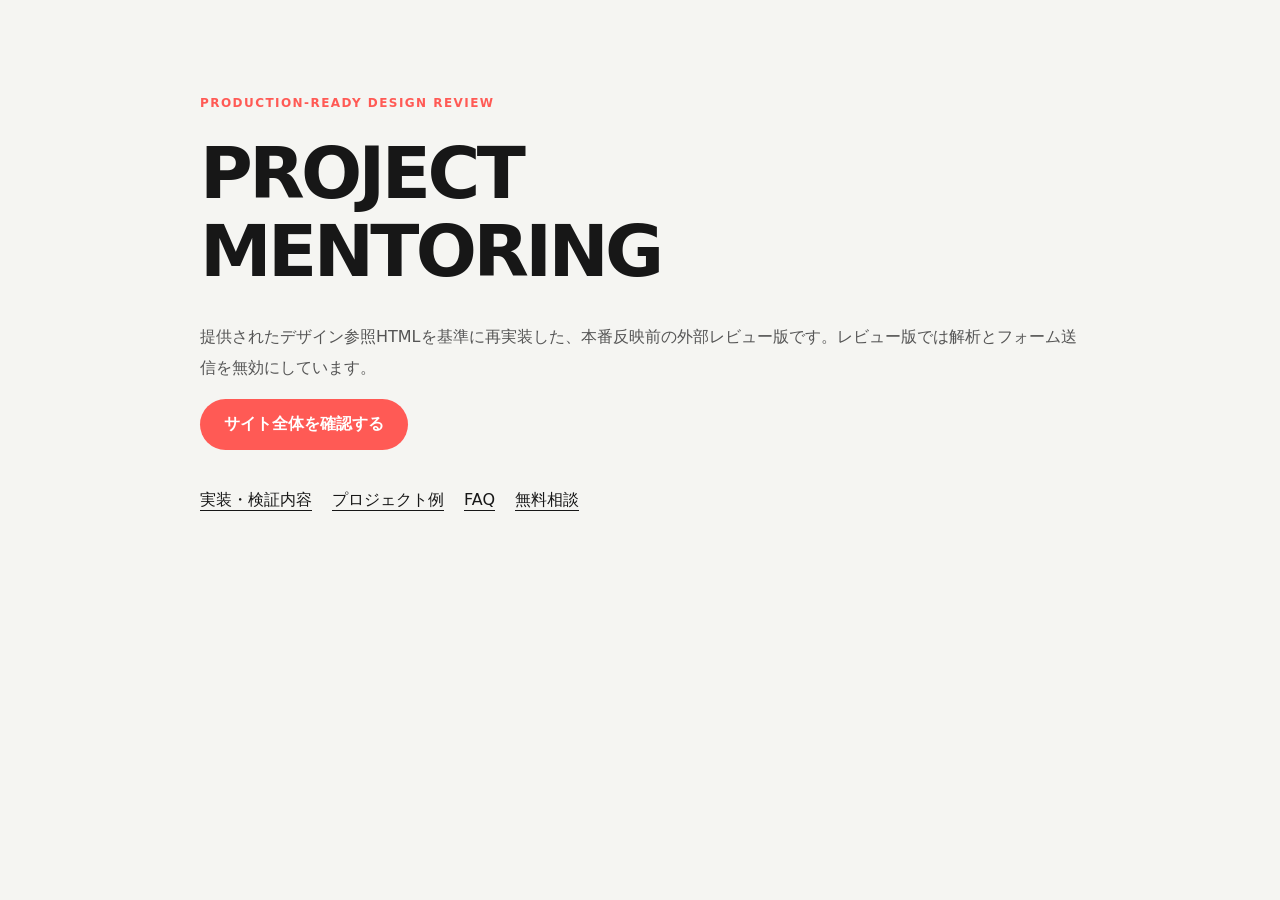
==== commit dc6b81c9: "Update review site to production-ready design" ====
--- a/index.html
+++ b/index.html
@@ -1 +1 @@
-<!doctype html><html lang="ja"><head><meta charset="utf-8"><meta name="viewport" content="width=device-width,initial-scale=1"><meta name="robots" content="noindex,nofollow"><title>PROJECT MENTORING｜広告計測の更新報告 2026-09-14</title><style>*{box-sizing:border-box}body{margin:0;color:#24332c;background:#fafbf9;font-family:system-ui,-apple-system,"Segoe UI",sans-serif;line-height:1.9}main{max-width:1040px;margin:auto;padding:40px 24px 88px}h1{font-size:30px;line-height:1.5}h2{margin:52px 0 20px;padding-top:24px;border-top:1px solid #cbd3cc;font-size:24px}h3{font-size:19px;margin:30px 0 14px}a{color:#365f49;text-underline-offset:4px}p{margin:0 0 20px}nav{display:flex;flex-wrap:wrap;gap:12px 24px;margin:16px 0 28px}img{display:block;width:100%;height:auto;margin:20px 0}.photo{max-width:640px}.mobile{max-width:390px}.label{font-size:14px;color:#59695f}ul{padding-left:1.5em;margin:16px 0 28px}li{margin:10px 0}.table-wrap{overflow-x:auto;margin:20px 0 30px;max-width:100%}table{width:100%;border-collapse:collapse;font-size:15px;min-width:580px}th,td{text-align:left;vertical-align:top;border-bottom:1px solid #d9dfda;padding:12px 14px}th{background:#eef2ed}td:first-child{min-width:150px}code{font-size:.9em;background:#eef2ed;padding:2px 4px}a,code,p,li,td{overflow-wrap:anywhere}strong{font-weight:650}@media(max-width:600px){main{padding:24px 18px 56px}h1{font-size:25px}h2{font-size:22px}body{font-size:15px}}</style></head><body><main><nav><a href="https://github.com/YutoNishimura-v2/project-mentoring-review/blob/main/REVIEW.md">GitHub文章版</a><a href="https://project-mentoring.com/">本番LP</a></nav><h1 id="section-1">PROJECT MENTORING — 本番公開・広告計測の更新報告</h1><p>更新：2026年9月14日（日本時間）。最新の管理画面確認は同日11:53まで。本報告は、それ以前の「広告設定未確認」「広告関連同意は常に拒否」という報告を更新します。完成や成果を保証する資料ではありません。</p><p><a href="https://project-mentoring.com/">本番LP</a> ／ <a href="https://project-mentoring.com/consultation">無料相談</a> ／ <a href="https://project-mentoring.com/#terms">取引条件</a> ／ <a href="https://github.com/YutoNishimura-v2/project-mentoring-review/blob/main/REVIEW.md">GitHub文章版</a></p><h2 id="section-2">最初に伝えたい現在地</h2><p><strong>本番公開、フォームからGmailへの受信、GA4のgenerate_lead到着は確認済みです。今回、広告管理画面の確認、旧アクションの整理、同意処理の修正・本番配置、Google Tag Assistantによる同意信号の実確認まで進みました。</strong></p><p><strong>ただしP-MAXの「コンバージョントラッキングの設定が完了していない」という警告は残っています。広告経由の問い合わせがGoogle広告の成果として計上されることも未確認です。「すべて正常」「完全に解消」とは扱いません。</strong></p><p>診断更新待ちの可能性はありますが、それだけが原因だと確定していません。正しい目標と本番の同意信号を確認したため、タグ再作成・重複追加・予算増額を行う根拠は現時点ではありません。</p><h2 id="section-3">1. 制作から今回までの作業</h2><ul><li>v07のHTMLを起点に教育・高価格サービス32サイトを調査対象に登録。ゲート・読み込み制限があるサイトもあり、全件の全項目を完全確認したとは扱いません。</li><li>初期5回の批評・修正ループと、その後のPC／スマートフォン確認を実施。自分自身による制作評価で、顧客調査ではありません。</li><li>抽象的なHeroから、本人の企画→AIと制作→検証・改善→完成・発表が伝わる構成に変更。学習風景はイメージと明示。</li><li>二段目を、AIの操作説明から「何をつくり、どう確かめ、どう直すかを自分で判断する経験」へ整理。基礎を学ぶ理由は補足。</li><li>プロジェクト例は復習アプリ、友達が遊べるゲーム、文化祭のWebアプリの3例。指導内容の一文を常時表示。画面・数値は説明用で、受講生実績ではありません。</li><li>8週間のロードマップ、1対1指導、テキスト相談、保護者への進捗共有を整理。</li><li>講師写真を本人提供の教室写真へ変更。広告では本人の顔を使わない方針。</li><li>月99,000円（税込）、自動更新なし。中学1年〜高校3年への対象表記拡張は本人承認後に反映。</li><li>独自ドメイン・Cloudflare Pages Freeで公開。無料相談専用ページ、FormSubmit→Gmail、GA4を接続。</li><li>Google広告は本人操作で作成・支払い設定。500円／日の現在予算での配信・支出を本人承認。</li><li>今回はデザイン・教育思想・料金を変更せず、旧計測アクションとCookie同意処理を修正。</li></ul><h2 id="section-4">2. 現行サービスと公開範囲</h2><div class="table-wrap"><table><thead><tr><th>項目</th><th>内容</th></tr></thead><tbody><tr><td>対象</td><td>日本国内の中学1年〜高校3年の生徒と保護者</td></tr><tr><td>内容</td><td>現役AI研究開発エンジニアによるオンライン1対1技術プロジェクト指導</td></tr><tr><td>料金</td><td>月99,000円（税込）。2か月の目安198,000円（税込）</td></tr><tr><td>含むもの</td><td>60分のミーティング4回、テーマ設計・進捗レビュー、期間中のテキスト相談、保護者への進捗共有</td></tr><tr><td>期間</td><td>標準約8週間。契約は1か月単位、自動更新なし。最初から2か月購入は必須ではない</td></tr><tr><td>無料相談</td><td>20分・オンライン。有料指導の説明と、適している場合の受講提案を含む。申込みは有料契約ではない</td></tr><tr><td>担当者</td><td>西邑 勇人（旧姓）。承認された経歴・本人写真を使用</td></tr><tr><td>公開基盤</td><td>既存個人Cloudflareアカウント、Pages Free、project-mentoring.com</td></tr><tr><td>最新配置</td><td>Cookie案内を簡略化した2026年9月14日版</td></tr></tbody></table></div><p>公開用15ファイルのみを本番配置：index.html、consultation.html、404.html、styles.css、refinements.css、consent.css、script.js、analytics.js、config.js、robots.txt、sitemap.xml、_headers、assets/favicon.svg、assets/student-project-v09.webp、assets/yuto-nishimura.jpg。</p><p>ソース一式ZIP、内部手順書、詳細テスト記録、認証情報、非公開の正式氏名・住所・電話番号は公開していません。このレビュー公開もREADME.md、REVIEW.md、index.htmlの3ファイル更新のみです。既存画像と.nojekyllを維持します。</p><h2 id="section-5">3. フォームとGA4：確認済みのこと</h2><ul><li>本番のHTTPS、画像・リンク、PC／スマートフォン表示は既存の本番検証記録あり。今回理由なく全画面を撮り直していません。</li><li>FormSubmitの本番ドメイン有効化は本人が完了。合成データの実送信でGmail到着、受付番号、Reply-Toを照合済み。</li><li>相談専用ページでも解析拒否状態で実送信・受信を確認済み。解析の許可がフォーム送信の条件ではありません。</li><li>本人の送信テストで、GA4リアルタイムにpage_view、consultation_click、generate_lead、session_start各1件、キーイベントgenerate_lead 1件を確認。</li><li>同意修正後、エージェントがGA4管理画面を直接確認し、page_viewとconsultation_clickの到着を確認。個別ユーザーの同定まではしていません。</li><li>generate_leadはFormSubmitの受理成功後に発火。ページ閲覧・クリック・送信失敗を申込完了にしていません。</li><li>氏名、メール、学年、自由記述、受付番号をGoogle解析へ送りません。拡張コンバージョンも追加していません。</li></ul><p>既存のフォーム／generate_lead受信確認と、今回の同意信号確認は別の試験です。修正後の広告同意を伴うgenerate_leadの広告帰属まで一続きに検証したとは扱いません。</p><h2 id="section-6">4. P-MAX警告の調査と修正</h2><h3 id="section-7">修正前に直接確認したこと</h3><p>Google広告の実キャンペーンはP-MAXでした。初期作成画面が簡略フローだったことを理由に「スマートキャンペーン」と断定した旧報告を訂正します。検索専用キャンペーンではありません。</p><ul><li>P-MAXの目標はアカウント既定の「リードフォームの送信」。その中で使うメインはGA4のgenerate_lead。カスタム目標なし。</li><li>正しいGA4プロパティと広告アカウントのリンク、自動タグ設定を管理画面で確認。</li><li>警告から進んだ旧タグ設置案内は、未使用のウェブサイト由来「リードフォームの送信」を指していました。その旧項目はサブで、コンバージョン列に含まれていませんでした。</li><li>別問題として、GA4同意診断にEEA外を含む同意率0%を確認。本番が広告関連同意を常時拒否として送る実装と整合。ad_user_dataの影響にコンバージョンのエクスポートが表示されていました。</li></ul><h3 id="section-8">承認を受けて実施した修正</h3><ul><li>旧ウェブサイト由来「リードフォームの送信」1件をアーカイブ。正しいgenerate_leadはメインを維持。</li><li>旧GA4「リードフォームの送信 (1)」（/consultationページ閲覧、ads_conversion___1）はサブのまま。フォーム送信完了には利用しません。</li><li>広告効果測定を選べる同意処理へ修正し、公開用15ファイルを本番配置。</li><li>最初は3択を前面に表示。その後、本人の要望で「Cookieの利用について」「すべて許可する」「拒否する」「詳細設定」の簡潔な案内へ変更。</li><li>詳細設定内に「解析のみ許可する」と、広告パーソナライズに利用しない説明を保持。フッターからCookie設定を再表示可能。</li><li>CSSキャッシュによる表示混在を発見し、両HTMLのCSS／JS参照へバージョンを付けて修正。本番の表示・詳細設定展開とファイル一致を確認。</li></ul><h3 id="section-9">現在の同意動作</h3><div class="table-wrap"><table><thead><tr><th>選択</th><th>analytics_storage</th><th>ad_storage</th><th>ad_user_data</th><th>ad_personalization</th></tr></thead><tbody><tr><td>未選択・拒否</td><td>拒否</td><td>拒否</td><td>拒否</td><td>拒否</td></tr><tr><td>解析のみ</td><td>許可</td><td>拒否</td><td>拒否</td><td>拒否</td></tr><tr><td>すべて許可</td><td>許可</td><td>許可</td><td>許可</td><td>拒否</td></tr></tbody></table></div><p>「すべて」は表示した解析・広告効果測定の目的を指します。広告パーソナライズやGoogle Signalsを有効にしていません。既存の解析同意を勝手に広告同意へ読み替えません。保存済み旧同意は解析のみとして扱います。</p><p>同意前・拒否時はGoogle解析タグを読み込まない構成です。拒否・撤回を維持し、フォームは使用可能。保存期間180日。クリック識別子は広告計測の許可がある場合のみ扱い、URL・イベントに任意の入力内容を渡さない構成です。</p><h3 id="section-10">今回のGoogle Tag Assistantによる実確認</h3><p>9月14日11:44〜11:53ごろ、本番にGoogle公式Tag Assistantを接続。本人が既に保存した同意を使い、エージェントが選択を変更したわけではありません。</p><ul><li>Googleタグ1件、送信先G-L49CQMMXDSを確認。</li><li>初期値は4項目とも拒否。その後analytics_storage、ad_storage、ad_user_dataが付与、ad_personalizationは拒否。</li><li>「送信されたヒット」のpage_view詳細で、Google収集先、gcs=G111、npa=1を確認。同意タブの表示と送信内容が整合。</li><li>診断終了後にデバッグ停止を確認。フォームの実送信や有料広告クリックはしていません。</li></ul><p>これはコード検査や模擬応答だけでなく、本番タグの実動作の確認です。ただし広告由来コンバージョンの計上成功を証明するものではありません。</p><h2 id="section-11">5. 修正後も残る警告</h2><p>最新のP-MAX設定を再度展開すると、目標は正しいgenerate_leadのみ。詳細には「コンバージョンを記録中」「最近のコンバージョンはありません」と表示されました。一方、概要には「コンバージョントラッキングの設定が完了していない」が残り、本人の広告アプリでも同じ警告が報告されています。</p><p>旧アクションを名指しする案内は整理後に消えましたが、汎用的な警告の消失は未確認です。正しい目標が選択されていることと、全診断の完了は区別します。</p><p>GA4同意診断もまだ更新されていません。Google公式は、同意信号送信後の通知更新に48〜72時間かかる場合があると説明しています。9月14日午前の送信に対し、<strong>9月16日昼〜17日昼を再確認目安</strong>とします。この時間はGA4同意診断の目安で、P-MAX警告が消える保証ではありません。<a href="https://support.google.com/analytics/answer/14275483?hl=en">Google公式</a></p><p>現時点の判断は「実装と目標を確認し、診断の更新を待つ」。反映待ちだけが原因と断定しません。警告が継続する場合は、その時点で警告が指す具体的なアクションと同意診断を再確認します。自動監視・予約実行は設定していません。</p><h2 id="section-12">6. 広告設定と実績の現在地</h2><div class="table-wrap"><table><thead><tr><th>項目</th><th>確認した設定・状態</th></tr></thead><tbody><tr><td>キャンペーン</td><td>高校生の技術プロジェクト（内部名）、P-MAX</td></tr><tr><td>状態</td><td>有効（制限付き）。開始日2026年9月14日</td></tr><tr><td>最終遷移先</td><td>https://project-mentoring.com/</td></tr><tr><td>目標</td><td>アカウント既定のリードフォームの送信、generate_leadをメイン</td></tr><tr><td>カウント</td><td>1回のコンバージョン</td></tr><tr><td>値</td><td>指定値がない場合1円。相談1件を受講料99,000円の売上としていない</td></tr><tr><td>入札</td><td>コンバージョン数の最大化</td></tr><tr><td>予算</td><td>平均500円／日。設定時の表示は月額上限15,200円。500円はCPC上限ではない</td></tr><tr><td>総額・期間</td><td>当初案の総額20,000円／14日ではない。終了日・総額上限・自動停止は設定確認なし</td></tr><tr><td>地域</td><td>文京区・千代田区・目黒区・世田谷区・渋谷区・中央区・港区の7区を管理画面で確認</td></tr><tr><td>地域の解釈</td><td>富裕層だけの配信を保証しない。居住者限定として確認したものでもない</td></tr><tr><td>素材</td><td>管理画面の画像・ロゴ・見出し・説明文は有効表示。充実度は低いという警告あり</td></tr><tr><td>最新の実績表示</td><td>9月13〜14日の範囲で表示0・クリック0・費用0円。レポート遅延があるため現在費用ゼロを保証しない</td></tr><tr><td>Keyword Planner</td><td>検索量・競合性・CPC・費用予測の実数は未取得</td></tr></tbody></table></div><p>広告のメインはProject Mentoring Web (web) generate_lead。クリック計測期間90日、エンゲージビュー3日、データドリブン／Google有料チャネル。正しいリンク・自動タグ設定を直接確認済みです。</p><p>作成時に選択された9件のテーマは、高校生のプログラミング個別指導／家庭教師／アプリ開発指導／AI個別指導／プログラミングオンライン／プロジェクト指導／探究活動個別指導、中学生のアプリ開発指導／プログラミング個別指導です。検索広告の完全一致・フレーズ一致キーワードとは異なり、実数を踏まえた検索専用キャンペーンを登録したという意味ではありません。</p><p>広告文は「現役研究開発者が個別指導」「保護者向け無料相談」、AIでのアプリ制作、企画・検証・改善の1対1指導、月99,000円・月4回・テキスト相談を中心としています。直近アセット一覧には「中高校生の技術プロジェクト」という表記が残っていました。「中高生」へ修正済みとは報告しません。今回の計測調査では広告文を変更していません。</p><p>顔写真を使わない制作イメージ2種とロゴを登録。受講生実績ではありません。最終URL拡張・アセット最適化が有効と表示されており、手入力の文言やURLだけに全配信を限定した設定としては扱いません。</p><p>別途、アセット充実度「低い」と入札学習中の表示があります。ポリシー概要にはEU政治広告確認・広告費負担者確認の要対応表示、事業情報確認の推奨表示がありました。期限・配信制限への影響は未確定で、本人確認の回答・提出は行っていません。これらを同意修正で解消したとは扱いません。</p><h2 id="section-13">7. 実確認・模擬確認・未確認の整理</h2><div class="table-wrap"><table><thead><tr><th>区分</th><th>内容</th></tr></thead><tbody><tr><td>本番・管理画面で実確認</td><td>公開、フォーム受信（既存記録）、GA4イベント到着、広告目標・リンク・自動タグ設定、旧項目アーカイブ、Cookie表示、Tag Assistantの同意更新とpage_view送信</td></tr><tr><td>模擬確認</td><td>同意選択・旧保存値移行・拒否／撤回等26項目の合成DOMテスト。送信失敗・再試行等の既存模擬検証</td></tr><tr><td>未確認</td><td>P-MAX警告消失、GA4同意診断更新、実広告経由generate_leadの帰属、配信後の獲得単価・受講成約</td></tr><tr><td>アカウント未設定／未取得</td><td>Keyword Planner実数、当初の検索専用案、総額上限・終了日・自動停止</td></tr><tr><td>本人対応が必要となり得るもの</td><td>Googleが求める本人／広告主確認。現時点で新しい操作を依頼してはいない</td></tr></tbody></table></div><p>自分の有料広告クリックや偽のコンバージョンで計測成功を作っていません。今回予算増額、入札変更、新しい有料サービス導入、正しいタグ・イベントの再作成は行っていません。</p><h2 id="section-14">8. 取引条件と法的確認の限界</h2><p>特商法表記案、保護者向け申込前条件案内、申込み・承諾・請求・解約受付メールのひな形を整理済みです。提出された運営方針を反映し、任意の細則は増やしていません。</p><ul><li>正式氏名・事業住所・電話は請求に応じた遅滞ない開示と、有料申込前の条件案内での提供を予定。非公開の具体情報は本資料に含めません。</li><li>欠席の振替を利用しなかった場合の扱いと、契約全体の中途解約・法令上の解除権を分離。「欠席分も常に一律返金」という旧案は不採用。</li><li>電話勧誘販売・特定継続的役務の該当性、法定書面・電子交付、開示方式、失効条項と消費者契約法の整合は法的適合確認済みではありません。月単位・メール申込みだけを理由に対象外と判断していません。</li><li>無料相談の募集と有料契約手続を区別し、実際の有料契約までに必要な対応を確定する必要があります。技術テスト合格を法的適合の証明としません。</li></ul><h2 id="section-15">9. 外部レビュワーに確認してほしい点</h2><ul><li>同意修正後の実証と、まだ残る警告・広告帰属未確認の区別が妥当か。</li><li>既存の正しいGA4目標を維持して旧項目だけ整理した対応に、見落とした設定がないか。</li><li>診断更新待ちの判断と再確認時期が合理的か。表示回数・クリック0を踏まえても追加で必要な確認があるか。</li><li>募集を進めるうえで優先度の高い未解決事項がほかにあるか。デザインの全面変更や任意規約の増補は今回の目的ではありません。</li></ul><h2 id="section-16">10. 共有資料の扱い</h2><p>GitHubのREVIEW.mdが最新文章版です。GitHub PagesをWebツールで読めない外部AIでも、GitHubコネクタで公開リポジトリのファイルを取得する方法があります。すべてのAI環境でURL取得できるとは保証しません。</p><p>レビューHTMLにはnoindex,nofollowと.nojekyllを維持。フォーム・解析タグなし。noindexはアクセス制限ではなく、Markdownや公開リポジトリの非公開化を保証しません。本番LPの検索設定とは別です。</p><p>既存の<a href="https://github.com/YutoNishimura-v2/project-mentoring-review/tree/main/images">PC全体・モバイル全体・講師写真の画像一覧</a>は過去のデザイン確認用です。今回のCookie表示や管理画面設定を証明する最新画像ではありません。スクリーンショットの撮り直し自体を成果にはしていません。</p><h2 id="section-17">デザイン研究の参照先（過去の調査一覧）</h2><p>今回再調査したものではありません。読み込み制限があるサイトを含みます。</p><ul><li><a href="https://www.tomas.co.jp/">TOMAS</a></li><li><a href="https://meimonkai.co.jp/">名門会</a></li><li><a href="https://www.sapix.co.jp/">SAPIX</a></li><li><a href="https://life-is-tech.com/school/">Life is Tech</a></li><li><a href="https://www.tokyoacademics.co.jp/">Tokyo Academics</a></li><li><a href="https://studycoach.co.jp/">StudyCoach</a></li><li><a href="https://www.polygence.org/">Polygence</a></li><li><a href="https://www.lumiere-education.com/">Lumiere Education</a></li><li><a href="https://www.crimsoneducation.org/ja">Crimson Education</a></li><li><a href="https://www.inspiritai.com/liveonline">Inspirit AI</a></li><li><a href="https://www.veritasai.com/">Veritas AI</a></li><li><a href="https://www.immerse.education/">Immerse Education</a></li><li><a href="https://www.keystonetutors.com/">Keystone Tutors</a></li><li><a href="https://bonasmacfarlane.co.uk/">Bonas MacFarlane</a></li><li><a href="https://www.carfax-education.com/">Carfax Education</a></li><li><a href="https://www.ivywise.com/">IvyWise</a></li><li><a href="https://www.theprofs.co.uk/">The Profs</a></li><li><a href="https://wonder.litalico.jp/">LITALICOワンダー</a></li><li><a href="https://techkidsschool.jp/school/">Tech Kids School</a></li><li><a href="https://oxfordsummercourses.com/">Oxford Summer Courses → Atlas</a></li><li><a href="https://www.pictet.com/ch/en/individuals-families/private-banking">Pictet</a></li><li><a href="https://www.lombardodier.com/home/private-clients.html">Lombard Odier</a></li><li><a href="https://www.juliusbaer.com/">Julius Baer</a></li><li><a href="https://www.coutts.com/">Coutts</a></li><li><a href="https://clevelandcliniclondon.uk/">Cleveland Clinic London</a></li><li><a href="https://lanserhof.com/en/">Lanserhof</a></li><li><a href="https://www.johnpawson.com/">John Pawson</a></li><li><a href="https://normcph.com/">Norm Architects</a></li><li><a href="https://davidchipperfield.com/">David Chipperfield Architects</a></li><li><a href="https://www.fosterandpartners.com/">Foster + Partners</a></li><li><a href="https://www.nendo.jp/">nendo</a></li><li><a href="https://www.noandt.com/">長島・大野・常松法律事務所</a></li></ul></main></body></html>+<!doctype html><html lang="ja"><head><meta charset="utf-8"><meta name="viewport" content="width=device-width,initial-scale=1"><meta name="robots" content="noindex,nofollow"><title>PROJECT MENTORING — Design Review</title><style>*{box-sizing:border-box}body{margin:0;background:#f5f5f2;color:#171717;font-family:system-ui,-apple-system,"Yu Gothic",sans-serif}main{width:min(calc(100% - 40px),880px);margin:auto;padding:80px 0}p{line-height:1.9;color:#555}h1{font-size:clamp(36px,7vw,72px);line-height:1.08;letter-spacing:-.05em;margin:20px 0 32px}.label{color:#ff5a55;font-size:12px;font-weight:700;letter-spacing:.12em}.button{display:inline-flex;padding:15px 24px;border-radius:999px;background:#ff5a55;color:#fff;text-decoration:none;font-weight:700}.links{display:flex;flex-wrap:wrap;gap:10px 20px;margin-top:40px}.links a{color:#171717;text-underline-offset:5px}</style></head><body><main><p class="label">PRODUCTION-READY DESIGN REVIEW</p><h1>PROJECT<br>MENTORING</h1><p>提供されたデザイン参照HTMLを基準に再実装した、本番反映前の外部レビュー版です。レビュー版では解析とフォーム送信を無効にしています。</p><a class="button" href="./site-preview/">サイト全体を確認する</a><div class="links"><a href="./REVIEW.md">実装・検証内容</a><a href="./site-preview/projects.html">プロジェクト例</a><a href="./site-preview/faq.html">FAQ</a><a href="./site-preview/consultation.html">無料相談</a></div></main></body></html>
